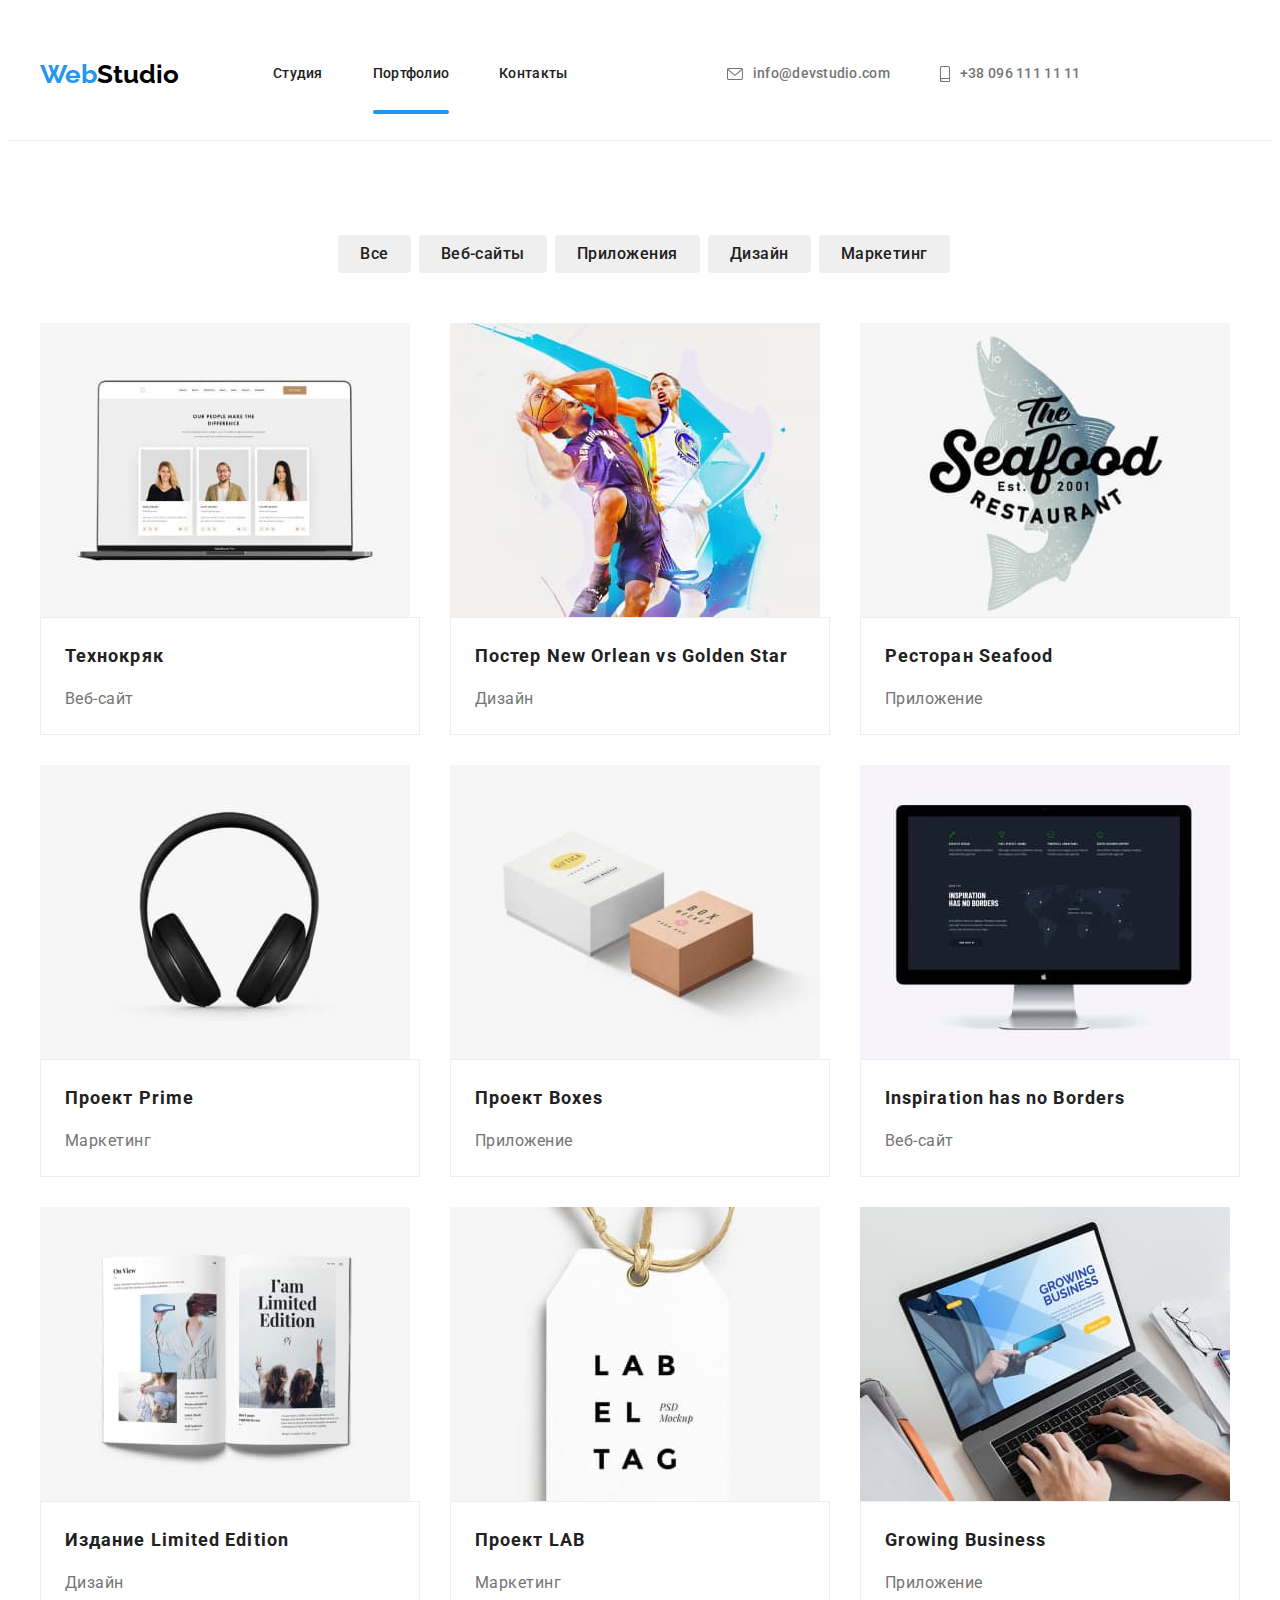
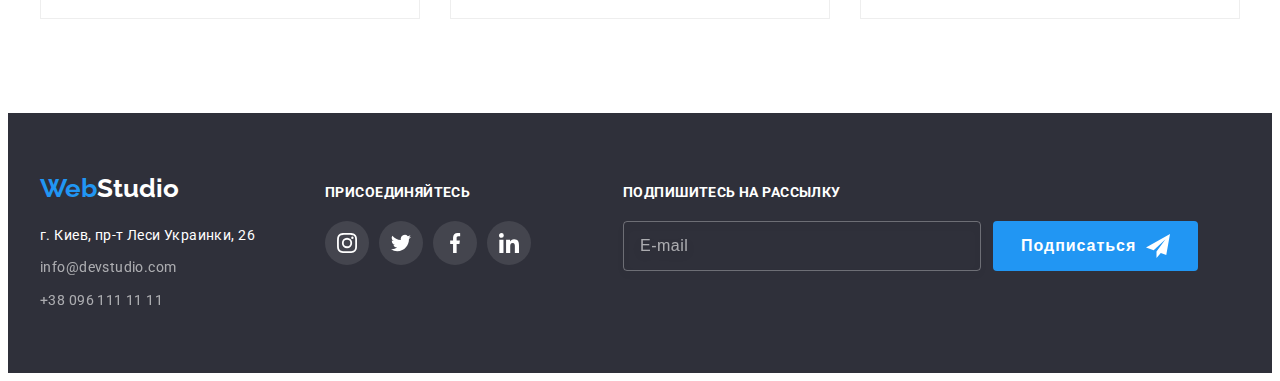
==== portfolio.html @ 1973b393 "change header-advant" ====
<!DOCTYPE html>
<html lang="ru">

<head>
    <meta charset="UTF-8">
    <meta http-equiv="X-UA-Compatible" content="IE=edge">
    <meta name="viewport" content="width=device-width, initial-scale=1.0">
    <title>Портфолио</title>
    <link rel="preconnect" href="https://fonts.googleapis.com">
    <link rel="preconnect" href="https://fonts.gstatic.com" crossorigin>
    <link
        href="https://fonts.googleapis.com/css2?family=Raleway:wght@700&family=Roboto:wght@400;500;700;900&display=swap"
        rel="stylesheet">
    <link rel="stylesheet" href="https://cdnjs.cloudflare.com/ajax/libs/modern-normalize/1.1.0/modern-normalize.min.css"
        integrity="sha512-wpPYUAdjBVSE4KJnH1VR1HeZfpl1ub8YT/NKx4PuQ5NmX2tKuGu6U/JRp5y+Y8XG2tV+wKQpNHVUX03MfMFn9Q=="
        crossorigin="anonymous" referrerpolicy="no-referrer" />
    <link rel="stylesheet" href="./css/main.min.css" />
</head>

<header class="header">
    <div class="container header-container">
        <nav class="navigation">
            <a href="./index.html" class="logo header__logo link"><span class="logo_color_blue">Web</span>Studio</a>
            <ul class="nav-list list">
                <li class="nav-list__item">
                    <a href="./index.html" class="nav-list__link link">Студия</a>
                </li>
                <li class="nav-list__item">
                    <a href="./portfolio.html" class="nav-list__link link current">Портфолио</a>
                </li>
                <li class="nav-list__item">
                    <a href="" class="nav-list__link link">Контакты</a>
                </li>
            </ul>
        </nav>
        <ul class="contacts-list list">
            <li class="contacts-list__item">
                <a class="contacts-list__link link mail" href="mailto:info@devstudio.com">
                    <svg class="contacts-list__icon" width="16" height="12">
                        <use href="./images/sprite.svg#e-mail"></use>
                    </svg>
                    info@devstudio.com
                </a>
            </li>
            <li class="contacts-list__item">
                <a class="contacts-list__link link" href="tel:+380961111111">
                    <svg class="contacts-list__icon" width="10" height="16">
                        <use href="./images/sprite.svg#smartphone"></use>
                    </svg>
                    +38 096 111 11 11</a>
            </li>
        </ul>
        <button type="button" class="mobile-menu-btn" data-menu-open>
            <svg class="mobile-menu-btn__icon" width="40" height="40">
                <use href="./images/sprite.svg#burger-icon"></use>
            </svg>
        </button>
    </div>
    <div class="mobile-menu" data-menu>
        <div class="mobile-menu__container container">
            <button type="button" class="mobile-menu__close-btn" data-menu-close>
                <svg class="mobile-menu__close-icon" width="40" height="40">
                    <use href="./images/sprite.svg#mobile-menu-close-icon"></use>
                </svg>
            </button>
            <ul class="mobile-nav-list list">
                <li class="mobile-nav-list__item">
                    <a href="./index.html" class="mobile-nav-list__link link">Студия</a>
                </li>
                <li class="mobile-nav-list__item">
                    <a href="./portfolio.html" class="mobile-nav-list__link link current">Портфолио</a>
                </li>
                <li class="mobile-nav-list__item">
                    <a href="" class="mobile-nav-list__link link">Контакты</a>
                </li>

            </ul>
            <ul class="mobile-contacts-list list">
                <li class="mobile-contacts-list__item">
                    <a class="mobile-contacts-list__link link" href="tel:+380961111111">
                        +38 096 111 11 11</a>
                </li>
                <li class="mobile-contacts-list__item">
                    <a class="mobile-contacts-list__link link mail" href="mailto:info@devstudio.com">
                        info@devstudio.com
                    </a>
                </li>
            </ul>
            <ul class="mobile-social-list list">
                <li class="mobile-social-list__item">
                    <a class="mobile-social-list__linl link" href="">Instagram</a>
                </li>
                <li class="mobile-social-list__item">
                    <a class="mobile-social-list__linl link" href="">Twitter</a>
                </li>
                <li class="mobile-social-list__item">
                    <a class="mobile-social-list__linl link" href="">Facebook</a>
                </li>
                <li class="mobile-social-list__item">
                    <a class="mobile-social-list__linl link" href="">LinkedIn</a>
                </li>
            </ul>
        </div>
    </div>
</header>
<main class="portfolio-page">
    <section class="portfolio section">
        <div class="portfolio container">
            <h1 class="title_main visually-hidden">Портфолио</h1>
            <div class="portfolio_filter">
                <ul class="portfolio-filter-list list">
                    <li class="portfolio-filter-list__item"><button class="filter-button button"
                            type="button">Все</button>
                    </li>
                    <li class="portfolio-filter-list__item"><button class="filter-button button"
                            type="button">Веб-сайты</button>
                    </li>
                    <li class="portfolio-filter-list__item"><button class="filter-button button"
                            type="button">Приложения</button>
                    </li>
                    <li class="portfolio-filter-list__item"><button class="filter-button button"
                            type="button">Дизайн</button>
                    </li>
                    <li class="portfolio-filter-list__item"><button class="filter-button button"
                            type="button">Маркетинг</button>
                    </li>
                </ul>
            </div>
            <div class="portfolio-content">
                <ul class="portfolio-list list">
                    <li class="portfolio-list__item">
                        <a href="" class="portfolio-list__link link">
                            <div class="portfolio-list__link-wrapper">
                                <img class="portfolio-list__img" src="./images/portfolio-01.jpg" alt="Ноутбук"
                                    width="370" height="294">
                                <p class="portfolio-list__overlay">Технокряк - это современная площадка распространения
                                    коронавируса.
                                    Компании используют эту платформу для цифрового шпионажа и атак на защищённые
                                    сервера конкурентов. </p>
                            </div>
                            <div class="portfolio__content-wrapper">
                                <h2 class="portfolio__subtitle">Технокряк</h2>
                                <p class="portfolio__description">Веб-сайт</p>
                            </div>
                        </a>
                    </li>
                    <li class="portfolio-list__item">
                        <a href="" class="portfolio-list__link link">
                            <div class="portfolio-list__link-wrapper">
                                <img class="portfolio-list__img" src="./images/portfolio-02.jpg"
                                    alt="Постер с двумя баскетболистами" width="370" height="294">
                                <p class="portfolio-list__overlay">Технокряк - это современная площадка распространения
                                    коронавируса.
                                    Компании используют эту платформу для цифрового шпионажа и атак на защищённые
                                    сервера конкурентов. </p>
                            </div>
                            <div class="portfolio__content-wrapper">
                                <h2 class="portfolio__subtitle">Постер <span lang="en">New Orlean vs Golden Star</span>
                                </h2>
                                <p class="portfolio__description">Дизайн</p>
                            </div>
                        </a>


                    </li>
                    <li class="portfolio-list__item">
                        <a href="" class="portfolio-list__link link">
                            <div class="portfolio-list__link-wrapper">
                                <img class="portfolio-list__img" src="./images/portfolio-03.jpg"
                                    alt="Логотип рыбного ресторана" width="370" height="294">
                                <p class="portfolio-list__overlay">Технокряк - это современная площадка распространения
                                    коронавируса.
                                    Компании используют эту платформу для цифрового шпионажа и атак на защищённые
                                    сервера конкурентов. </p>
                            </div>
                            <div class="portfolio__content-wrapper">
                                <h2 class="portfolio__subtitle">Ресторан <span lang="en">Seafood</span> </h2>
                                <p class="portfolio__description">Приложение</p>
                            </div>
                        </a>


                    </li>
                    <li class="portfolio-list__item">
                        <a href="" class="portfolio-list__link link">
                            <div class="portfolio-list__link-wrapper">
                                <img class="portfolio-list__img" src="./images/portfolio-04.jpg" alt="Наушники"
                                    width="370" height="294">
                                <p class="portfolio-list__overlay">Технокряк - это современная площадка распространения
                                    коронавируса.
                                    Компании используют эту платформу для цифрового шпионажа и атак на защищённые
                                    сервера конкурентов. </p>
                            </div>
                            <div class="portfolio__content-wrapper">
                                <h2 class="portfolio__subtitle">Проект <span lang="en">Prime</span></h2>
                                <p class="portfolio__description">Маркетинг</p>
                            </div>
                        </a>
                    </li>
                    <li class="portfolio-list__item">
                        <a href="" class="portfolio-list__link link">
                            <div class="portfolio-list__link-wrapper">
                                <img class="portfolio-list__img" src="./images/portfolio-05.jpg"
                                    alt="Две картонные коробки" width="370" height="294">
                                <p class="portfolio-list__overlay">Технокряк - это современная площадка распространения
                                    коронавируса.
                                    Компании используют эту платформу для цифрового шпионажа и атак на защищённые
                                    сервера конкурентов. </p>
                            </div>
                            <div class="portfolio__content-wrapper">
                                <h2 class="portfolio__subtitle">Проект <span lang="en">Boxes</span></h2>
                                <p class="portfolio__description">Приложение</p>
                            </div>
                        </a>
                    </li>
                    <li class="portfolio-list__item">
                        <a href="" class="portfolio-list__link link">
                            <div class="portfolio-list__link-wrapper">
                                <img class="portfolio-list__img" src="./images/portfolio-06.jpg" alt="Монитор"
                                    width="370" height="294">
                                <p class="portfolio-list__overlay">Технокряк - это современная площадка распространения
                                    коронавируса.
                                    Компании используют эту платформу для цифрового шпионажа и атак на защищённые
                                    сервера конкурентов. </p>
                            </div>
                            <div class="portfolio__content-wrapper">
                                <h2 class="portfolio__subtitle" lang="en">Inspiration has no Borders</h2>
                                <p class="portfolio__description"> Веб-сайт</p>
                            </div>
                        </a>
                    </li>
                    <li class="portfolio-list__item">
                        <a href="" class="portfolio-list__link link">
                            <div class="portfolio-list__link-wrapper">
                                <img class="portfolio-list__img" src="./images/portfolio-07.jpg" alt="Раскрытый журнал"
                                    width="370" height="294">
                                <p class="portfolio-list__overlay">Технокряк - это современная площадка распространения
                                    коронавируса.
                                    Компании используют эту платформу для цифрового шпионажа и атак на защищённые
                                    сервера конкурентов. </p>
                            </div>
                            <div class="portfolio__content-wrapper">
                                <h2 class="portfolio__subtitle">Издание <span lang="en">Limited Edition</span></h2>
                                <p class="portfolio__description">Дизайн</p>
                            </div>
                        </a>
                    </li>
                    <li class="portfolio-list__item">
                        <a href="" class="portfolio-list__link link">
                            <div class="portfolio-list__link-wrapper">
                                <img class="portfolio-list__img" src="./images/portfolio-08.jpg" alt="Этикетка"
                                    width="370" height="294">
                                <p class="portfolio-list__overlay">Технокряк - это современная площадка распространения
                                    коронавируса.
                                    Компании используют эту платформу для цифрового шпионажа и атак на защищённые
                                    сервера конкурентов. </p>
                            </div>
                            <div class="portfolio__content-wrapper">
                                <h2 class="portfolio__subtitle">Проект <span lang="en">LAB</span> </h2>
                                <p class="portfolio__description">Маркетинг</p>
                            </div>
                        </a>
                    </li>
                    <li class="portfolio-list__item">
                        <a href="" class="portfolio-list__link link">
                            <div class="portfolio-list__link-wrapper">
                                <img class="portfolio-list__img" src="./images/portfolio-09.jpg"
                                    alt="Мужские руки печатают на ноутбуке" width="370" height="294">
                                <p class="portfolio-list__overlay">Технокряк - это современная площадка распространения
                                    коронавируса.
                                    Компании используют эту платформу для цифрового шпионажа и атак на защищённые
                                    сервера конкурентов. </p>
                            </div>
                            <div class="portfolio__content-wrapper">
                                <h2 class="portfolio__subtitle" lang="en">Growing Business</h2>
                                <p class="portfolio__description">Приложение</p>
                            </div>
                        </a>
                    </li>
                </ul>
            </div>
        </div>
    </section>
</main>
<footer class="footer">
    <div class="footer-container container">
        <div class="contact-container">
            <a href="./index.html" class="logo footer__logo link"><span class="logo_color_blue">Web</span>Studio</a>
            <address class="address">
                <ul class="address-list list">
                    <li class="address-list__item">
                        <a class="address-list__link link" href="https://goo.gl/maps/PEtUD6FRup9HMeJw8" target="_blank"
                            rel="noopener noreferrer">г. Киев, пр-т Леси Украинки, 26</a>
                    </li>
                    <li class="address-list__item">
                        <a class="address-list__link link address_opacity"
                            href="mailto:info@devstudio.com">info@devstudio.com</a>
                    </li>
                    <li class="address-list__item">
                        <a class="address-list__link link address_opacity" href="tel:+380961111111">+38 096 111 11
                            11</a>
                    </li>
                </ul>
            </address>
        </div>
        <div class="join-us">
            <h2 class="join-us__title title">Присоединяйтесь</h2>
            <ul class="join-us-list list">
                <li class="join-us-list__item">
                    <a href="" class="join-us-list__link">
                        <svg class="join-us-list__icon" width="20" height="20">
                            <use href="./images/sprite.svg#instagram"></use>
                        </svg>
                    </a>
                </li>
                <li class="join-us-list__item">
                    <a href="" class="join-us-list__link">
                        <svg class="join-us-list__icon" width="20" height="20">
                            <use href="./images/sprite.svg#twitter"></use>
                        </svg>
                    </a>
                </li>
                <li class="join-us-list__item">
                    <a href="" class="join-us-list__link">
                        <svg class="join-us-list__icon" width="20" height="20">
                            <use href="./images/sprite.svg#facebook"></use>
                        </svg>
                    </a>
                </li>
                <li class="join-us-list__item">
                    <a href="" class="join-us-list__link">
                        <svg class="join-us-list__icon" width="20" height="20">
                            <use href="./images/sprite.svg#linkedin"></use>
                        </svg>
                    </a>
                </li>
            </ul>
        </div>
        <div class="subscribe-container">
            <form class="subscribe-form">
                <span class="subscribe-form__title">Подпишитесь на рассылку</span>
                <div class="subscribe-form__wrapper">
                    <label class="subscribe-form__field">
                        <input class="subscribe-form__input" name="subscribe-form-input" type="email" required
                            placeholder="E-mail">
                    </label>
                    <button type="submit" class="subscribe-form__button">Подписаться</button>
                </div>
            </form>
        </div>
    </div>
</footer>
<script src="./js/mobile-menu.js"></script>
</body>

</html>
---- css/main.min.css ----
:root{--primary-font-family: 'Roboto', sans-serif;--secondary-font-famile: 'Raleway', sans-serif;--primary-txt-color: #757575;--title-txt-color: #212121;--primary-white-color: #ffffff;--accent-color: #2196f3;--button-hover: #188ce8;--primary-black-color: #000;--bg-color-hero-footer: #2f303a;--secondary-bg-color: #f5f4fa;--main-icon-color: #afb1b8;--main-timing-function: cubic-bezier(0.4, 0, 0.2, 1)}.visually-hidden{position:absolute;width:1px;height:1px;margin:-1px;border:0;padding:0;white-space:nowrap;clip-path:inset(100%);clip:rect(0 0 0 0);overflow:hidden}body{font-family:'Roboto', sans-serif;color:var(--primary-txt-color)}h1,h2,h3,h4,h5,h6,p{margin-top:0;margin-bottom:0}ul,ol{margin-top:0;margin-bottom:0;padding-left:0}img{display:block;max-width:100%;height:auto}.link{text-decoration:none}.list{list-style:none}.section{padding-top:60px;padding-bottom:60px}@media screen and (min-width: 1200px){.section{padding-top:94px;padding-bottom:94px}}.button{font-family:inherit;cursor:pointer;border-style:none;border-radius:4px}.current{color:var(--accent-color)}.container{padding-left:15px;padding-right:15px}@media screen and (min-width: 480px){.container{width:480px;margin-left:auto;margin-right:auto}}@media screen and (min-width: 768px){.container{width:768px}}@media screen and (min-width: 1200px){.container{width:1200px}}.header__logo{font-family:Raleway;font-weight:700;font-size:26px;line-height:1.19;color:var(--primary-black-color)}@media screen and (min-width: 768px){.header__logo{margin-right:88px}}@media screen and (min-width: 1200px){.header__logo{margin-right:94px}}.logo_color_blue{color:var(--accent-color)}@media screen and (max-width: 767px){.mobile-menu{position:absolute;top:0;left:0;width:100%;height:100vh;overflow:auto;opacity:0;visibility:hidden;pointer-events:none;transition:opacity 250ms var(--main-timing-function),visibility 250ms var(--main-timing-function);background-color:var(--primary-white-color)}.mobile-menu.is-open{opacity:1;visibility:visible;pointer-events:auto}.mobile-menu__container{position:relative;padding-top:48px;padding-bottom:48px;padding-right:40px}.mobile-menu__close-btn{position:absolute;top:10px;right:15px;background-color:transparent;border:none;padding:0;line-height:0;cursor:pointer;transition:fill 250ms var(--main-timing-function)}.mobile-menu__close-btn:hover,.mobile-menu__close-btn:focus{fill:var(--accent-color)}.mobile-nav-list__item:not(:last-child){margin-bottom:32px}.mobile-nav-list__link{display:block;font-weight:500;font-size:40px;line-height:1.17;letter-spacing:0.02em;color:var(--title-txt-color);transition:color 250ms cubic-bezier(0.4, 0, 0.2, 1)}.mobile-nav-list__link:hover,.mobile-nav-list__link:focus{color:var(--accent-color)}.mobile-contacts-list__link_phone{display:block;margin-top:302px;margin-bottom:32px;font-weight:500;font-size:34px;line-height:1.18;letter-spacing:0.02em;color:var(--accent-color)}.mobile-contacts-list__link_email{display:block;margin-bottom:64px;font-weight:500;font-size:24px;line-height:1.17;letter-spacing:0.02em;color:var(--primary-txt-color)}.mobile-social-list{display:flex;justify-content:flex-start;align-items:center}.mobile-social-list__link{font-weight:500;font-size:18px;line-height:1.22;letter-spacing:0.02em;color:var(--accent-color)}.mobile-social-list__item:not(:last-child){position:relative;display:block;margin-right:20px}.mobile-social-list__item:not(:last-child)::after{content:'';position:absolute;display:inline-block;line-height:0;top:50%;width:22px;height:0px;border:1px solid rgba(33,33,33,0.2);transform:rotate(90deg)}}.footer__logo{font-family:Raleway;font-weight:700;font-size:26px;line-height:1.19;color:var(--primary-white-color)}.footer__logo .logo_color_blue{display:inline-block;margin-bottom:20px}.modal-button{display:flex;margin-left:auto;margin-right:auto;min-width:200px;padding:10px 32px;font-weight:700;font-size:16px;line-height:1.87;align-items:center;text-align:center;letter-spacing:0.06em;background-color:var(--accent-color);color:var(--primary-white-color);transition:background-color 250ms var(--main-timing-function)}.modal-button:hover,.modal-button:focus{background-color:var(--button-hover)}.title_main{margin-left:auto;margin-right:auto;margin-bottom:30px;font-weight:900;text-align:center;letter-spacing:0.06em;text-transform:uppercase;color:var(--primary-white-color);background-color:var(--bg--hero-footer)}@media screen and (min-width: 768px){.title_main{max-width:360px;font-size:26px;line-height:1.62}}@media screen and (min-width: 1200px){.title_main{max-width:700px;font-size:44px;line-height:1.36}}.title{margin-bottom:50px;font-weight:700;font-size:36px;line-height:1.17;text-align:center;letter-spacing:0.03em;color:var(--title-txt-color)}.social-list{display:flex;justify-content:space-between}.social-list__link{display:flex;align-items:center;justify-content:center;width:44px;height:44px;background-color:#ffffff;border-radius:50%;transition:background-color 250ms var(--main-timing-function),fiil 250ms cubic-bezier(0.4, 0, 0.2, 1)}.social-list__link:hover,.social-list__link:focus{background-color:var(--accent-color)}.social-list__icon{fill:var(--main-icon-color)}.social-list__link:hover .social-list__icon,.social-list__link:focus .social-list__icon{fill:#ffffff}.portfolio_filter{margin-bottom:50px}.portfolio-filter-list{display:flex;flex-direction:row;justify-content:center;align-items:center}.portfolio-filter-list__item{margin-left:8px}.filter-button{padding:6px 22px;font-weight:500;font-size:16px;line-height:1.62;text-align:center;letter-spacing:0.03em;color:var(--title-txt-color);transition:background-color 250ms var(--main-timing-function),color 250ms var(--main-timing-function),box-shadow 250ms var(--main-timing-function)}.filter-button:hover,.filter-button:focus{background-color:var(--accent-color);color:var(--primary-white-color);box-shadow:0px 3px 1px rgba(0,0,0,0.1),0px 1px 2px rgba(0,0,0,0.08),0px 2px 2px rgba(0,0,0,0.12)}.backdrop{position:fixed;top:0;left:0;width:100vw;height:100vh;background-color:rgba(0,0,0,0.2);opacity:1;transition:opacity 500ms var(--main-timing-function),visibility 500ms var(--main-timing-function)}.backdrop.is-hidden{opacity:0;visibility:hidden;pointer-events:none}.backdrop.is-hidden .modal{transform:translate(-50%, -50%) scale(2)}.modal{position:absolute;top:50%;left:50%;width:528px;height:580px;background-color:var(--primary-white-color);transform:translate(-50%, -50%) scale(1);transition:transform 500ms var(--main-timing-function);padding:40px 40px}.modal__close-btn{position:absolute;top:8px;right:8px;display:flex;justify-content:center;align-items:center;width:30px;height:30px;border-radius:50%;border:1px solid rgba(0,0,0,0.1);background-color:transparent;padding:0;cursor:pointer;transition:fill 250ms var(--main-timing-function)}.modal__close-btn:focus,.modal__close-btn:hover{fill:var(--accent-color)}.contact-form__field{display:block;margin-bottom:10px}.contact-form__title_main{display:inline-block;margin-bottom:12px;font-weight:700;font-size:20px;line-height:1.15;text-align:center;letter-spacing:0.03em;color:var(--title-txt-color)}.contact-form__input-wrapper{position:relative;display:block;margin-top:4px}.contact-form__input{width:100%;height:40px;padding-left:42px;border-radius:4px;border:1px solid rgba(33,33,33,0.2);box-sizing:border-box;transition:border-color 250ms var(--main-timing-function);cursor:pointer}.contact-form__input:focus{outline:none;border-color:var(--accent-color)}.contact-form__title{font-size:12px;line-height:1.17;letter-spacing:0.01em;color:var(--primary-txt-color)}.contact-form__icon{position:absolute;display:block;top:50%;left:12px;transform:translateY(-50%);fill:var(--title-txt-color);transition:fill 250ms var(--main-timing-function)}.contact-form-input:focus+.contact-form__icon{fill:var(--accent-color)}.contact-form__message{width:100%;height:120px;margin-top:4px;margin-bottom:10px;border:1px solid rgba(33,33,33,0.2);border-radius:4px;padding:12px 16px;resize:none;transition:border-color 250ms var(--main-timing-function);cursor:pointer}.contact-form__message::placeholder{font-size:14px;line-height:1.14;letter-spacing:0.01em;color:rgba(117,117,117,0.5)}.contact-form__message:focus{outline:none;border-color:var(--accent-color)}.contact-form__checkbox-wrapper{margin-left:12px;margin-bottom:30px}.contact-form__checkbox-label{display:flex;align-items:center}.contact-form__checkbox-label::before{display:inline-block;width:16px;height:16px;border:2px solid var(--title-txt-color);border-radius:2px;content:'';cursor:pointer;margin-right:10px}.contact-form__checkbox:checked+.contact-form__checkbox-label::before{background-image:url("../images/check.svg");border:none}.contact-form__checkbox:focus+.contact-form__checkbox-label::before{box-shadow:inset 0px 0px 4px var(--accent-color)}.accept-policy__title{font-size:14px;line-height:1.71;letter-spacing:0.03em;color:var(--primary-txt-color)}.accept-policy__link{color:var(--accent-color)}.contact-form__submit-btn{display:block;margin:0 auto;min-width:200px;padding:10px 56px;font-weight:700;font-size:16px;line-height:1.87;align-items:center;text-align:center;letter-spacing:0.06em;border-radius:4px;border:none;background-color:var(--accent-color);color:var(--primary-white-color);box-shadow:0px 4px 4px rgba(0,0,0,0.15);transition:background-color 250ms var(--main-timing-function)}.contact-form__submit-btn:hover,.contact-form__submit-btn:focus{background-color:var(--button-hover)}.subscribe-container{display:flex;justify-content:left;align-items:baseline}.subscribe-form__title{display:flex;margin-bottom:0;margin-top:0;padding-bottom:20px;color:var(--primary-white-color);font-weight:700;font-size:14px;line-height:1.14;letter-spacing:0.03em;text-transform:uppercase}.subscribe-form__wrapper{display:flex;justify-content:left;align-items:baseline}.subscribe-form__field{margin-right:12px}.subscribe-form__input{display:flex;padding-left:16px;min-width:358px;height:50px;background-color:transparent;border:1px solid rgba(255,255,255,0.3);box-sizing:border-box;filter:drop-shadow(0px 4px 4px rgba(0,0,0,0.15));border-radius:4px;cursor:pointer;color:var(--primary-white-color)}.subscribe-form__input::placeholder{font-size:16px;line-height:1.25;align-items:center;letter-spacing:0.03em;color:rgba(255,255,255,0.6)}.subscribe-form__button{display:flex;min-width:200px;height:50px;padding:10px 28px;border-radius:4px;border:none;font-weight:700;font-size:16px;line-height:1.87;align-items:center;text-align:center;letter-spacing:0.06em;background-color:var(--accent-color);color:var(--primary-white-color);cursor:pointer}.subscribe-form__button::after{content:'';width:24px;height:24px;margin-left:10px;background-image:url("../images/send.svg")}.header-container{display:flex;justify-content:space-between;align-items:center}.header{position:relative;padding-top:6px;padding-bottom:16px;background-color:var(--primary-white-color);border-bottom:1px solid #ececec}@media screen and (min-width: 480px){.header{padding-top:26px;padding-bottom:26px}}@media screen and (max-width: 767px){.nav-list{display:none}.contacts-list{display:none}.mobile-menu-btn{background-color:transparent;border:none;padding:0;line-height:0;cursor:pointer}.mobile-menu-btn__icon{transition:fill 250ms var(--main-timing-function)}.mobile-menu-btn__icon:hover,.mobile-menu-btn__icon:focus{fill:var(--accent-color)}}@media screen and (min-width: 768px){.mobile-menu-btn{display:none}.mobile-menu{display:none}.navigation{display:flex;align-items:center}.nav-list{display:flex;align-items:center}.nav-list__item:not(:last-child){margin-right:50px}.nav-list__link{position:relative;display:block;padding-top:32px;padding-bottom:32px;font-weight:500;font-size:14px;line-height:1.14;letter-spacing:0.02em;color:var(--title-txt-color);transition:color 250ms cubic-bezier(0.4, 0, 0.2, 1)}.nav-list__link:hover,.nav-list__link:focus{color:var(--accent-color)}.nav-list__link.current::after{content:'';position:absolute;display:block;bottom:0;left:0;width:100%;height:4px;background-color:var(--accent-color);border-radius:2px;animation:blue-line 250ms var(--main-timing-function)}@keyframes blue-line{0%{transform:scaleX(0) scaleY(0)}100%{transform:scaleX(1) scaleY(1)}}.contacts-list{display:flex;justify-content:flex-start;align-items:flex-start;flex-wrap:wrap;margin-right:auto}.contacts-list__item{margin-left:auto}.contacts-list__link{display:flex;justify-content:center;align-items:center;padding-top:8px;padding-bottom:8px;font-weight:500;font-size:12px;line-height:1.17;letter-spacing:0.02em;color:var(--primary-txt-color);transition:color 250ms var(--main-timing-function)}.contacts-list__link:hover,.contacts-list__link:focus{color:var(--accent-color)}.contacts-list__icon{margin-right:8px;fill:currentColor}.contacts-list__icon:hover,.contacts-list__icon:focus{fill:currentColor}}@media screen and (min-width: 1200px){.contacts-list{display:flex;align-items:center;margin-left:auto}.contacts-list__item:not(:last-child){margin-right:50px}.contacts-list__link{display:flex;justify-content:center;align-items:center;padding-top:8px;padding-bottom:8px;font-weight:500;font-size:14px;line-height:1.14;letter-spacing:0.02em;color:var(--primary-txt-color);transition:color 250ms var(--main-timing-function)}.contacts-list__link:hover,.contacts-list__link:focus{color:var(--accent-color)}.contacts-list__icon{margin-right:10px;fill:currentColor}.contacts-list__icon:hover,.contacts-list__icon:focus{fill:currentColor}}.hero-section{background-image:linear-gradient(rgba(47,48,58,0.4), rgba(47,48,58,0.4)),url("../images/mobile/bg-hero.jpg");background-color:#c4c4c4;background-size:480px 400px;background-position:center;background-repeat:no-repeat;padding-top:118px;padding-bottom:118px}@media (min-device-pixel-ratio: 2), (min-resolution: 192dpi), (min-resolution: 2dppx){.box{background-image:url("../images/mobile/bg-hero@2x.jpg")}}@media screen and (min-width: 768px){.hero-section{background-image:linear-gradient(rgba(47,48,58,0.4), rgba(47,48,58,0.4)),url("../images/tablet/bg-hero.jpg");background-color:#c4c4c4;background-size:768px 400px}}@media screen and (min-width: 768px) and (min-device-pixel-ratio: 2), screen and (min-width: 768px) and (min-resolution: 192dpi), screen and (min-width: 768px) and (min-resolution: 2dppx){.box{background-image:url("../images/tablet/bg-hero@2x.jpg")}}@media screen and (min-width: 1200px){.hero-section{background-image:linear-gradient(rgba(47,48,58,0.4), rgba(47,48,58,0.4)),url("../images/desktop/bg-hero.jpg");background-color:#c4c4c4;background-size:1600px 600px;padding-top:200px;padding-bottom:200px}}@media screen and (min-width: 1200px) and (min-device-pixel-ratio: 2), screen and (min-width: 1200px) and (min-resolution: 192dpi), screen and (min-width: 1200px) and (min-resolution: 2dppx){.box{background-image:url("../images/desktop/bg-hero@2x.jpg")}}.advantages.section{padding-top:60px;padding-bottom:60px}.advantages__list{display:flex;flex-direction:column;flex-wrap:wrap;justify-content:center;align-items:center}.advantages__icon-container{display:flex;align-items:center;justify-content:center;margin-bottom:30px;width:450px;height:120px;background-color:var(--secondary-bg-color)}.advantages__icon{padding-right:auto;padding-left:auto}.advantages-list__item{max-width:450px;margin-bottom:30px}.advantages__subtitle{text-align:center;margin-bottom:10px;font-weight:700;font-size:14px;line-height:1.14;letter-spacing:0.03em;text-transform:uppercase;color:var(--title-txt-color)}.advantages__description{font-size:14px;line-height:1.71;letter-spacing:0.03em}.employment-list{display:flex;flex-direction:row}.employment-list__item{flex-basis:calc((100% - 30px) / 3)}.employment-list__item:not(:last-child){margin-right:30px}.employment-list__item-wrapper{position:relative}.employment-list__overlay{position:absolute;bottom:0;left:0;width:100%;height:70px;display:flex;justify-content:center;align-items:center;background-color:rgba(47,48,58,0.8);color:var(--primary-white-color);font-weight:700;font-size:14px;line-height:1.14;letter-spacing:0.03em;text-transform:uppercase}.team{background-color:var(--secondary-bg-color)}.team-list{display:flex;flex-direction:row}.team-list__item{flex-basis:calc((100% - 30px) / 4)}.team-list__item:not(:last-child){margin-right:30px}.team-list__content-wrapper{padding-top:30px;padding-bottom:30px;padding-left:32px;padding-right:32px;background:#ffffff;box-shadow:0px 1px 3px #0000001f, 0px 1px 1px #00000024, 0px 2px 1px #00000033;border-radius:0px 0px 4px 4px}.team-list__subtitle{margin-bottom:10px;font-weight:500;font-size:16px;line-height:1.19;text-align:center;letter-spacing:0.03em;color:var(--title-txt-color)}.team-list__description{padding-bottom:16px;font-size:16px;line-height:1.19;text-align:center;letter-spacing:0.03em}.clients-list{display:flex;flex-wrap:nowrap;justify-content:space-between}.clients-list__link{display:flex;align-items:center;justify-content:center;width:170px;height:92px;border:1px solid var(--main-icon-color);border-radius:4px;transition:border-color 500ms var(--main-timing-function)}.clients-list__link:hover,.clients-list__link:focus{border-color:var(--accent-color)}.clients-list__icon{fill:var(--main-icon-color);transition:fill 250ms var(--main-timing-function)}.clients-list__link:hover .clients-list__icon,.clients-list__link:focus .clients-list__icon{fill:var(--accent-color)}.footer{padding-top:60px;padding-bottom:60px;background-color:var(--bg-color-hero-footer)}.footer-container{display:flex;justify-content:flex-start;align-items:baseline}.address-list__link{font-style:normal;font-size:14px;line-height:171%;letter-spacing:0.03em;color:var(--primary-white-color);transition:color 250ms var(--main-timing-function)}.address-list__link:hover,.address-list__link:focus{color:var(--accent-color)}.address-list__item:not(:last-child){margin-bottom:9px}.address_opacity{opacity:60%}.contact-container{padding-right:70px}.join-us{padding-right:92px}.join-us__title{display:flex;margin-bottom:0;margin-top:0;padding-bottom:20px;color:var(--primary-white-color);font-weight:700;font-size:14px;line-height:1.14;letter-spacing:0.03em;text-transform:uppercase}.join-us-list{display:flex}.join-us-list__item:not(:last-child){padding-right:10px}.join-us-list__link{display:flex;align-items:center;justify-content:center;width:44px;height:44px;background-color:rgba(255,255,255,0.1);border-radius:50%;transition:background-color 250ms var(--main-timing-function)}.join-us-list__link:hover,.join-us-list__link:focus{background-color:var(--accent-color)}.join-us-list__icon{fill:var(--primary-white-color)}.portfolio-list{display:flex;flex-wrap:wrap;flex-direction:row;margin-bottom:-30px;margin-right:-30px}.portfolio-list__link{display:block;cursor:pointer;transition:box-shadow 250ms var(--main-timing-function)}.portfolio-list__link:hover,.portfolio-list__link:focus{border:1px solid #eeeeee;box-sizing:border-box;box-shadow:0px 1px 1px rgba(0,0,0,0.12),0px 4px 4px rgba(0,0,0,0.06),1px 4px 6px rgba(0,0,0,0.16)}.portfolio-list__item{flex-basis:calc((100% - 90px) / 3);margin-right:30px;margin-bottom:30px}.portfolio-list__link-wrapper{position:relative;overflow:hidden}.portfolio-list__overlay{position:absolute;top:0;left:0;width:100%;height:100%;background-color:rgba(33,150,243,0.9);color:var(--primary-white-color);padding:63px 24px;font-size:18px;line-height:1.55;overflow:hidden;transform:translateY(100%);transition:transform 250ms var(--main-timing-function)}.portfolio-list__link:hover .portfolio-list__overlay,.portfolio-list__link:focus .portfolio-list__overlay{transform:translateY(0%)}.portfolio__content-wrapper{padding:20px 24px;border:1px solid #eeeeee;box-sizing:border-box}.portfolio__subtitle{margin-bottom:10px;font-weight:700;font-size:18px;line-height:2;letter-spacing:0.06em;color:var(--title-txt-color)}.portfolio__description{font-size:16px;line-height:1.87;letter-spacing:0.03em;color:var(--primary-txt-color)}
/*# sourceMappingURL=main.min.css.map */
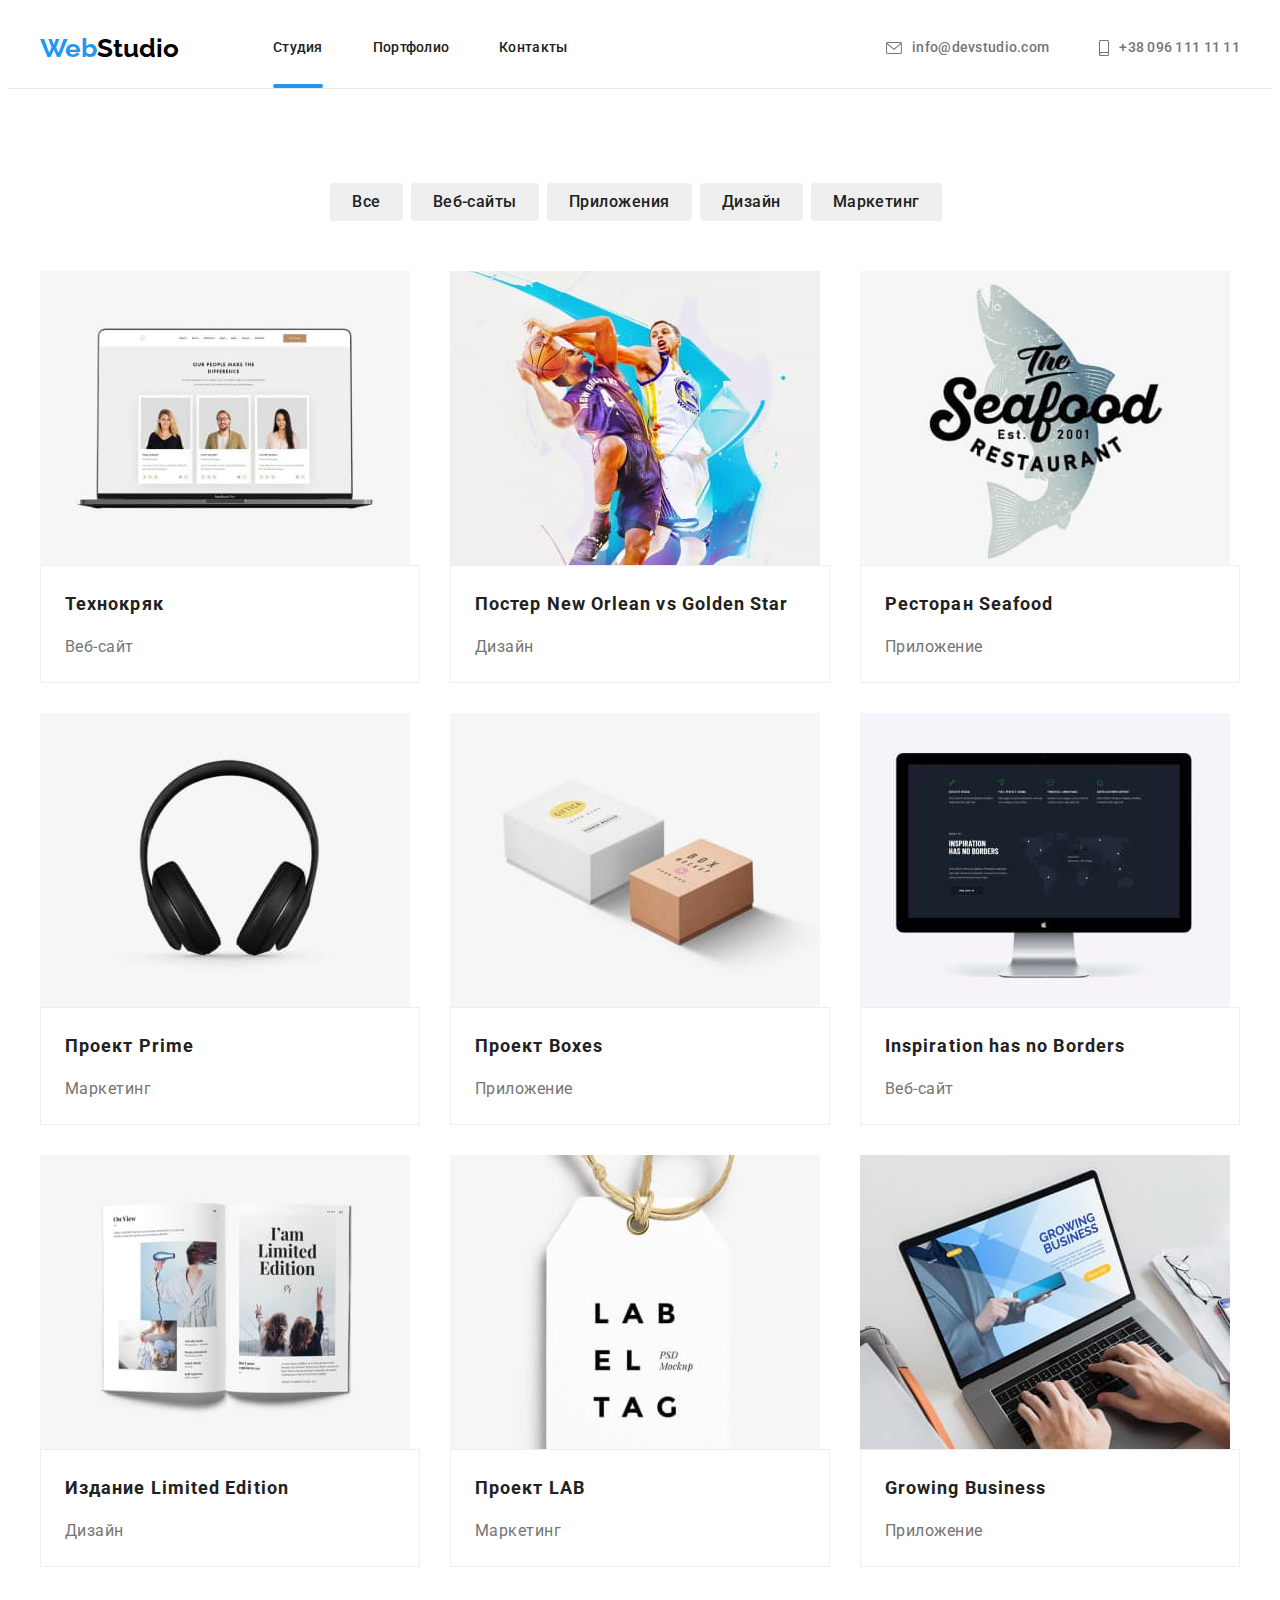
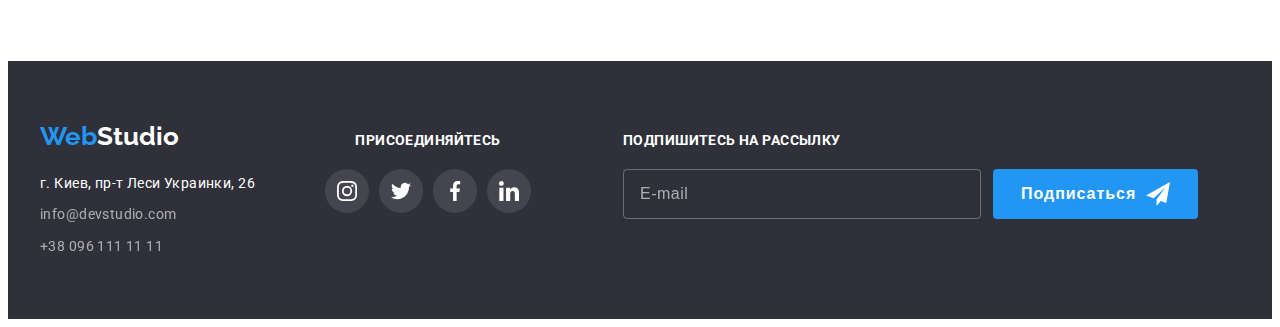
==== commit 5c2cbcae: "main done" ====
--- a/portfolio.html
+++ b/portfolio.html
@@ -23,10 +23,10 @@
             <a href="./index.html" class="logo header__logo link"><span class="logo_color_blue">Web</span>Studio</a>
             <ul class="nav-list list">
                 <li class="nav-list__item">
-                    <a href="./index.html" class="nav-list__link link">Студия</a>
+                    <a href="./index.html" class="nav-list__link link current">Студия</a>
                 </li>
                 <li class="nav-list__item">
-                    <a href="./portfolio.html" class="nav-list__link link current">Портфолио</a>
+                    <a href="./portfolio.html" class="nav-list__link link">Портфолио</a>
                 </li>
                 <li class="nav-list__item">
                     <a href="" class="nav-list__link link">Контакты</a>
@@ -65,10 +65,10 @@
             </button>
             <ul class="mobile-nav-list list">
                 <li class="mobile-nav-list__item">
-                    <a href="./index.html" class="mobile-nav-list__link link">Студия</a>
+                    <a href="./index.html" class="mobile-nav-list__link link current">Студия</a>
                 </li>
                 <li class="mobile-nav-list__item">
-                    <a href="./portfolio.html" class="mobile-nav-list__link link current">Портфолио</a>
+                    <a href="./portfolio.html" class="mobile-nav-list__link link">Портфолио</a>
                 </li>
                 <li class="mobile-nav-list__item">
                     <a href="" class="mobile-nav-list__link link">Контакты</a>
@@ -77,27 +77,27 @@
             </ul>
             <ul class="mobile-contacts-list list">
                 <li class="mobile-contacts-list__item">
-                    <a class="mobile-contacts-list__link link" href="tel:+380961111111">
+                    <a class="mobile-contacts-list__link_phone link" href="tel:+380961111111">
                         +38 096 111 11 11</a>
                 </li>
                 <li class="mobile-contacts-list__item">
-                    <a class="mobile-contacts-list__link link mail" href="mailto:info@devstudio.com">
+                    <a class="mobile-contacts-list__link_email link mail" href="mailto:info@devstudio.com">
                         info@devstudio.com
                     </a>
                 </li>
             </ul>
             <ul class="mobile-social-list list">
                 <li class="mobile-social-list__item">
-                    <a class="mobile-social-list__linl link" href="">Instagram</a>
+                    <a class="mobile-social-list__link link" href="">Instagram</a>
                 </li>
                 <li class="mobile-social-list__item">
-                    <a class="mobile-social-list__linl link" href="">Twitter</a>
+                    <a class="mobile-social-list__link link" href="">Twitter</a>
                 </li>
                 <li class="mobile-social-list__item">
-                    <a class="mobile-social-list__linl link" href="">Facebook</a>
+                    <a class="mobile-social-list__link link" href="">Facebook</a>
                 </li>
                 <li class="mobile-social-list__item">
-                    <a class="mobile-social-list__linl link" href="">LinkedIn</a>
+                    <a class="mobile-social-list__link link" href="">LinkedIn</a>
                 </li>
             </ul>
         </div>
@@ -284,58 +284,62 @@
 </main>
 <footer class="footer">
     <div class="footer-container container">
-        <div class="contact-container">
-            <a href="./index.html" class="logo footer__logo link"><span class="logo_color_blue">Web</span>Studio</a>
-            <address class="address">
-                <ul class="address-list list">
-                    <li class="address-list__item">
-                        <a class="address-list__link link" href="https://goo.gl/maps/PEtUD6FRup9HMeJw8" target="_blank"
-                            rel="noopener noreferrer">г. Киев, пр-т Леси Украинки, 26</a>
-                    </li>
-                    <li class="address-list__item">
-                        <a class="address-list__link link address_opacity"
-                            href="mailto:info@devstudio.com">info@devstudio.com</a>
-                    </li>
-                    <li class="address-list__item">
-                        <a class="address-list__link link address_opacity" href="tel:+380961111111">+38 096 111 11
-                            11</a>
+        <div class="footer-container__wrapper">
+            <div class="contact-container">
+                <a href="./index.html" class="logo footer__logo link"><span class="logo_color_blue">Web</span>Studio</a>
+                <address class="address">
+                    <ul class="address-list list">
+                        <li class="address-list__item">
+                            <a class="address-list__link link" href="https://goo.gl/maps/PEtUD6FRup9HMeJw8"
+                                target="_blank" rel="noopener noreferrer">г. Киев, пр-т Леси Украинки, 26</a>
+                        </li>
+                        <li class="address-list__item">
+                            <a class="address-list__link link address_opacity"
+                                href="mailto:info@devstudio.com">info@devstudio.com</a>
+                        </li>
+                        <li class="address-list__item">
+                            <a class="address-list__link link address_opacity" href="tel:+380961111111">+38 096 111
+                                11
+                                11</a>
+                        </li>
+                    </ul>
+                </address>
+            </div>
+            <div class="join-us">
+                <h2 class="join-us__title title">Присоединяйтесь</h2>
+                <ul class="join-us-list list">
+                    <li class="join-us-list__item">
+                        <a href="" class="join-us-list__link">
+                            <svg class="join-us-list__icon" width="20" height="20">
+                                <use href="./images/sprite.svg#instagram"></use>
+                            </svg>
+                        </a>
+                    </li>
+                    <li class="join-us-list__item">
+                        <a href="" class="join-us-list__link">
+                            <svg class="join-us-list__icon" width="20" height="20">
+                                <use href="./images/sprite.svg#twitter"></use>
+                            </svg>
+                        </a>
+                    </li>
+                    <li class="join-us-list__item">
+                        <a href="" class="join-us-list__link">
+                            <svg class="join-us-list__icon" width="20" height="20">
+                                <use href="./images/sprite.svg#facebook"></use>
+                            </svg>
+                        </a>
+                    </li>
+                    <li class="join-us-list__item">
+                        <a href="" class="join-us-list__link">
+                            <svg class="join-us-list__icon" width="20" height="20">
+                                <use href="./images/sprite.svg#linkedin"></use>
+                            </svg>
+                        </a>
                     </li>
                 </ul>
-            </address>
+            </div>
         </div>
-        <div class="join-us">
-            <h2 class="join-us__title title">Присоединяйтесь</h2>
-            <ul class="join-us-list list">
-                <li class="join-us-list__item">
-                    <a href="" class="join-us-list__link">
-                        <svg class="join-us-list__icon" width="20" height="20">
-                            <use href="./images/sprite.svg#instagram"></use>
-                        </svg>
-                    </a>
-                </li>
-                <li class="join-us-list__item">
-                    <a href="" class="join-us-list__link">
-                        <svg class="join-us-list__icon" width="20" height="20">
-                            <use href="./images/sprite.svg#twitter"></use>
-                        </svg>
-                    </a>
-                </li>
-                <li class="join-us-list__item">
-                    <a href="" class="join-us-list__link">
-                        <svg class="join-us-list__icon" width="20" height="20">
-                            <use href="./images/sprite.svg#facebook"></use>
-                        </svg>
-                    </a>
-                </li>
-                <li class="join-us-list__item">
-                    <a href="" class="join-us-list__link">
-                        <svg class="join-us-list__icon" width="20" height="20">
-                            <use href="./images/sprite.svg#linkedin"></use>
-                        </svg>
-                    </a>
-                </li>
-            </ul>
-        </div>
+
         <div class="subscribe-container">
             <form class="subscribe-form">
                 <span class="subscribe-form__title">Подпишитесь на рассылку</span>
@@ -350,7 +354,9 @@
         </div>
     </div>
 </footer>
+
 <script src="./js/mobile-menu.js"></script>
+
 </body>
 
 </html>--- a/css/main.min.css
+++ b/css/main.min.css
@@ -1,2 +1,2 @@
-:root{--primary-font-family: 'Roboto', sans-serif;--secondary-font-famile: 'Raleway', sans-serif;--primary-txt-color: #757575;--title-txt-color: #212121;--primary-white-color: #ffffff;--accent-color: #2196f3;--button-hover: #188ce8;--primary-black-color: #000;--bg-color-hero-footer: #2f303a;--secondary-bg-color: #f5f4fa;--main-icon-color: #afb1b8;--main-timing-function: cubic-bezier(0.4, 0, 0.2, 1)}.visually-hidden{position:absolute;width:1px;height:1px;margin:-1px;border:0;padding:0;white-space:nowrap;clip-path:inset(100%);clip:rect(0 0 0 0);overflow:hidden}body{font-family:'Roboto', sans-serif;color:var(--primary-txt-color)}h1,h2,h3,h4,h5,h6,p{margin-top:0;margin-bottom:0}ul,ol{margin-top:0;margin-bottom:0;padding-left:0}img{display:block;max-width:100%;height:auto}.link{text-decoration:none}.list{list-style:none}.section{padding-top:60px;padding-bottom:60px}@media screen and (min-width: 1200px){.section{padding-top:94px;padding-bottom:94px}}.button{font-family:inherit;cursor:pointer;border-style:none;border-radius:4px}.current{color:var(--accent-color)}.container{padding-left:15px;padding-right:15px}@media screen and (min-width: 480px){.container{width:480px;margin-left:auto;margin-right:auto}}@media screen and (min-width: 768px){.container{width:768px}}@media screen and (min-width: 1200px){.container{width:1200px}}.header__logo{font-family:Raleway;font-weight:700;font-size:26px;line-height:1.19;color:var(--primary-black-color)}@media screen and (min-width: 768px){.header__logo{margin-right:88px}}@media screen and (min-width: 1200px){.header__logo{margin-right:94px}}.logo_color_blue{color:var(--accent-color)}@media screen and (max-width: 767px){.mobile-menu{position:absolute;top:0;left:0;width:100%;height:100vh;overflow:auto;opacity:0;visibility:hidden;pointer-events:none;transition:opacity 250ms var(--main-timing-function),visibility 250ms var(--main-timing-function);background-color:var(--primary-white-color)}.mobile-menu.is-open{opacity:1;visibility:visible;pointer-events:auto}.mobile-menu__container{position:relative;padding-top:48px;padding-bottom:48px;padding-right:40px}.mobile-menu__close-btn{position:absolute;top:10px;right:15px;background-color:transparent;border:none;padding:0;line-height:0;cursor:pointer;transition:fill 250ms var(--main-timing-function)}.mobile-menu__close-btn:hover,.mobile-menu__close-btn:focus{fill:var(--accent-color)}.mobile-nav-list__item:not(:last-child){margin-bottom:32px}.mobile-nav-list__link{display:block;font-weight:500;font-size:40px;line-height:1.17;letter-spacing:0.02em;color:var(--title-txt-color);transition:color 250ms cubic-bezier(0.4, 0, 0.2, 1)}.mobile-nav-list__link:hover,.mobile-nav-list__link:focus{color:var(--accent-color)}.mobile-contacts-list__link_phone{display:block;margin-top:302px;margin-bottom:32px;font-weight:500;font-size:34px;line-height:1.18;letter-spacing:0.02em;color:var(--accent-color)}.mobile-contacts-list__link_email{display:block;margin-bottom:64px;font-weight:500;font-size:24px;line-height:1.17;letter-spacing:0.02em;color:var(--primary-txt-color)}.mobile-social-list{display:flex;justify-content:flex-start;align-items:center}.mobile-social-list__link{font-weight:500;font-size:18px;line-height:1.22;letter-spacing:0.02em;color:var(--accent-color)}.mobile-social-list__item:not(:last-child){position:relative;display:block;margin-right:20px}.mobile-social-list__item:not(:last-child)::after{content:'';position:absolute;display:inline-block;line-height:0;top:50%;width:22px;height:0px;border:1px solid rgba(33,33,33,0.2);transform:rotate(90deg)}}.footer__logo{font-family:Raleway;font-weight:700;font-size:26px;line-height:1.19;color:var(--primary-white-color)}.footer__logo .logo_color_blue{display:inline-block;margin-bottom:20px}.modal-button{display:flex;margin-left:auto;margin-right:auto;min-width:200px;padding:10px 32px;font-weight:700;font-size:16px;line-height:1.87;align-items:center;text-align:center;letter-spacing:0.06em;background-color:var(--accent-color);color:var(--primary-white-color);transition:background-color 250ms var(--main-timing-function)}.modal-button:hover,.modal-button:focus{background-color:var(--button-hover)}.title_main{margin-left:auto;margin-right:auto;margin-bottom:30px;font-weight:900;text-align:center;letter-spacing:0.06em;text-transform:uppercase;color:var(--primary-white-color);background-color:var(--bg--hero-footer)}@media screen and (min-width: 768px){.title_main{max-width:360px;font-size:26px;line-height:1.62}}@media screen and (min-width: 1200px){.title_main{max-width:700px;font-size:44px;line-height:1.36}}.title{margin-bottom:50px;font-weight:700;font-size:36px;line-height:1.17;text-align:center;letter-spacing:0.03em;color:var(--title-txt-color)}.social-list{display:flex;justify-content:space-between}.social-list__link{display:flex;align-items:center;justify-content:center;width:44px;height:44px;background-color:#ffffff;border-radius:50%;transition:background-color 250ms var(--main-timing-function),fiil 250ms cubic-bezier(0.4, 0, 0.2, 1)}.social-list__link:hover,.social-list__link:focus{background-color:var(--accent-color)}.social-list__icon{fill:var(--main-icon-color)}.social-list__link:hover .social-list__icon,.social-list__link:focus .social-list__icon{fill:#ffffff}.portfolio_filter{margin-bottom:50px}.portfolio-filter-list{display:flex;flex-direction:row;justify-content:center;align-items:center}.portfolio-filter-list__item{margin-left:8px}.filter-button{padding:6px 22px;font-weight:500;font-size:16px;line-height:1.62;text-align:center;letter-spacing:0.03em;color:var(--title-txt-color);transition:background-color 250ms var(--main-timing-function),color 250ms var(--main-timing-function),box-shadow 250ms var(--main-timing-function)}.filter-button:hover,.filter-button:focus{background-color:var(--accent-color);color:var(--primary-white-color);box-shadow:0px 3px 1px rgba(0,0,0,0.1),0px 1px 2px rgba(0,0,0,0.08),0px 2px 2px rgba(0,0,0,0.12)}.backdrop{position:fixed;top:0;left:0;width:100vw;height:100vh;background-color:rgba(0,0,0,0.2);opacity:1;transition:opacity 500ms var(--main-timing-function),visibility 500ms var(--main-timing-function)}.backdrop.is-hidden{opacity:0;visibility:hidden;pointer-events:none}.backdrop.is-hidden .modal{transform:translate(-50%, -50%) scale(2)}.modal{position:absolute;top:50%;left:50%;width:528px;height:580px;background-color:var(--primary-white-color);transform:translate(-50%, -50%) scale(1);transition:transform 500ms var(--main-timing-function);padding:40px 40px}.modal__close-btn{position:absolute;top:8px;right:8px;display:flex;justify-content:center;align-items:center;width:30px;height:30px;border-radius:50%;border:1px solid rgba(0,0,0,0.1);background-color:transparent;padding:0;cursor:pointer;transition:fill 250ms var(--main-timing-function)}.modal__close-btn:focus,.modal__close-btn:hover{fill:var(--accent-color)}.contact-form__field{display:block;margin-bottom:10px}.contact-form__title_main{display:inline-block;margin-bottom:12px;font-weight:700;font-size:20px;line-height:1.15;text-align:center;letter-spacing:0.03em;color:var(--title-txt-color)}.contact-form__input-wrapper{position:relative;display:block;margin-top:4px}.contact-form__input{width:100%;height:40px;padding-left:42px;border-radius:4px;border:1px solid rgba(33,33,33,0.2);box-sizing:border-box;transition:border-color 250ms var(--main-timing-function);cursor:pointer}.contact-form__input:focus{outline:none;border-color:var(--accent-color)}.contact-form__title{font-size:12px;line-height:1.17;letter-spacing:0.01em;color:var(--primary-txt-color)}.contact-form__icon{position:absolute;display:block;top:50%;left:12px;transform:translateY(-50%);fill:var(--title-txt-color);transition:fill 250ms var(--main-timing-function)}.contact-form-input:focus+.contact-form__icon{fill:var(--accent-color)}.contact-form__message{width:100%;height:120px;margin-top:4px;margin-bottom:10px;border:1px solid rgba(33,33,33,0.2);border-radius:4px;padding:12px 16px;resize:none;transition:border-color 250ms var(--main-timing-function);cursor:pointer}.contact-form__message::placeholder{font-size:14px;line-height:1.14;letter-spacing:0.01em;color:rgba(117,117,117,0.5)}.contact-form__message:focus{outline:none;border-color:var(--accent-color)}.contact-form__checkbox-wrapper{margin-left:12px;margin-bottom:30px}.contact-form__checkbox-label{display:flex;align-items:center}.contact-form__checkbox-label::before{display:inline-block;width:16px;height:16px;border:2px solid var(--title-txt-color);border-radius:2px;content:'';cursor:pointer;margin-right:10px}.contact-form__checkbox:checked+.contact-form__checkbox-label::before{background-image:url("../images/check.svg");border:none}.contact-form__checkbox:focus+.contact-form__checkbox-label::before{box-shadow:inset 0px 0px 4px var(--accent-color)}.accept-policy__title{font-size:14px;line-height:1.71;letter-spacing:0.03em;color:var(--primary-txt-color)}.accept-policy__link{color:var(--accent-color)}.contact-form__submit-btn{display:block;margin:0 auto;min-width:200px;padding:10px 56px;font-weight:700;font-size:16px;line-height:1.87;align-items:center;text-align:center;letter-spacing:0.06em;border-radius:4px;border:none;background-color:var(--accent-color);color:var(--primary-white-color);box-shadow:0px 4px 4px rgba(0,0,0,0.15);transition:background-color 250ms var(--main-timing-function)}.contact-form__submit-btn:hover,.contact-form__submit-btn:focus{background-color:var(--button-hover)}.subscribe-container{display:flex;justify-content:left;align-items:baseline}.subscribe-form__title{display:flex;margin-bottom:0;margin-top:0;padding-bottom:20px;color:var(--primary-white-color);font-weight:700;font-size:14px;line-height:1.14;letter-spacing:0.03em;text-transform:uppercase}.subscribe-form__wrapper{display:flex;justify-content:left;align-items:baseline}.subscribe-form__field{margin-right:12px}.subscribe-form__input{display:flex;padding-left:16px;min-width:358px;height:50px;background-color:transparent;border:1px solid rgba(255,255,255,0.3);box-sizing:border-box;filter:drop-shadow(0px 4px 4px rgba(0,0,0,0.15));border-radius:4px;cursor:pointer;color:var(--primary-white-color)}.subscribe-form__input::placeholder{font-size:16px;line-height:1.25;align-items:center;letter-spacing:0.03em;color:rgba(255,255,255,0.6)}.subscribe-form__button{display:flex;min-width:200px;height:50px;padding:10px 28px;border-radius:4px;border:none;font-weight:700;font-size:16px;line-height:1.87;align-items:center;text-align:center;letter-spacing:0.06em;background-color:var(--accent-color);color:var(--primary-white-color);cursor:pointer}.subscribe-form__button::after{content:'';width:24px;height:24px;margin-left:10px;background-image:url("../images/send.svg")}.header-container{display:flex;justify-content:space-between;align-items:center}.header{position:relative;padding-top:6px;padding-bottom:16px;background-color:var(--primary-white-color);border-bottom:1px solid #ececec}@media screen and (min-width: 480px){.header{padding-top:26px;padding-bottom:26px}}@media screen and (max-width: 767px){.nav-list{display:none}.contacts-list{display:none}.mobile-menu-btn{background-color:transparent;border:none;padding:0;line-height:0;cursor:pointer}.mobile-menu-btn__icon{transition:fill 250ms var(--main-timing-function)}.mobile-menu-btn__icon:hover,.mobile-menu-btn__icon:focus{fill:var(--accent-color)}}@media screen and (min-width: 768px){.mobile-menu-btn{display:none}.mobile-menu{display:none}.navigation{display:flex;align-items:center}.nav-list{display:flex;align-items:center}.nav-list__item:not(:last-child){margin-right:50px}.nav-list__link{position:relative;display:block;padding-top:32px;padding-bottom:32px;font-weight:500;font-size:14px;line-height:1.14;letter-spacing:0.02em;color:var(--title-txt-color);transition:color 250ms cubic-bezier(0.4, 0, 0.2, 1)}.nav-list__link:hover,.nav-list__link:focus{color:var(--accent-color)}.nav-list__link.current::after{content:'';position:absolute;display:block;bottom:0;left:0;width:100%;height:4px;background-color:var(--accent-color);border-radius:2px;animation:blue-line 250ms var(--main-timing-function)}@keyframes blue-line{0%{transform:scaleX(0) scaleY(0)}100%{transform:scaleX(1) scaleY(1)}}.contacts-list{display:flex;justify-content:flex-start;align-items:flex-start;flex-wrap:wrap;margin-right:auto}.contacts-list__item{margin-left:auto}.contacts-list__link{display:flex;justify-content:center;align-items:center;padding-top:8px;padding-bottom:8px;font-weight:500;font-size:12px;line-height:1.17;letter-spacing:0.02em;color:var(--primary-txt-color);transition:color 250ms var(--main-timing-function)}.contacts-list__link:hover,.contacts-list__link:focus{color:var(--accent-color)}.contacts-list__icon{margin-right:8px;fill:currentColor}.contacts-list__icon:hover,.contacts-list__icon:focus{fill:currentColor}}@media screen and (min-width: 1200px){.contacts-list{display:flex;align-items:center;margin-left:auto}.contacts-list__item:not(:last-child){margin-right:50px}.contacts-list__link{display:flex;justify-content:center;align-items:center;padding-top:8px;padding-bottom:8px;font-weight:500;font-size:14px;line-height:1.14;letter-spacing:0.02em;color:var(--primary-txt-color);transition:color 250ms var(--main-timing-function)}.contacts-list__link:hover,.contacts-list__link:focus{color:var(--accent-color)}.contacts-list__icon{margin-right:10px;fill:currentColor}.contacts-list__icon:hover,.contacts-list__icon:focus{fill:currentColor}}.hero-section{background-image:linear-gradient(rgba(47,48,58,0.4), rgba(47,48,58,0.4)),url("../images/mobile/bg-hero.jpg");background-color:#c4c4c4;background-size:480px 400px;background-position:center;background-repeat:no-repeat;padding-top:118px;padding-bottom:118px}@media (min-device-pixel-ratio: 2), (min-resolution: 192dpi), (min-resolution: 2dppx){.box{background-image:url("../images/mobile/bg-hero@2x.jpg")}}@media screen and (min-width: 768px){.hero-section{background-image:linear-gradient(rgba(47,48,58,0.4), rgba(47,48,58,0.4)),url("../images/tablet/bg-hero.jpg");background-color:#c4c4c4;background-size:768px 400px}}@media screen and (min-width: 768px) and (min-device-pixel-ratio: 2), screen and (min-width: 768px) and (min-resolution: 192dpi), screen and (min-width: 768px) and (min-resolution: 2dppx){.box{background-image:url("../images/tablet/bg-hero@2x.jpg")}}@media screen and (min-width: 1200px){.hero-section{background-image:linear-gradient(rgba(47,48,58,0.4), rgba(47,48,58,0.4)),url("../images/desktop/bg-hero.jpg");background-color:#c4c4c4;background-size:1600px 600px;padding-top:200px;padding-bottom:200px}}@media screen and (min-width: 1200px) and (min-device-pixel-ratio: 2), screen and (min-width: 1200px) and (min-resolution: 192dpi), screen and (min-width: 1200px) and (min-resolution: 2dppx){.box{background-image:url("../images/desktop/bg-hero@2x.jpg")}}.advantages.section{padding-top:60px;padding-bottom:60px}.advantages__list{display:flex;flex-direction:column;flex-wrap:wrap;justify-content:center;align-items:center}.advantages__icon-container{display:flex;align-items:center;justify-content:center;margin-bottom:30px;width:450px;height:120px;background-color:var(--secondary-bg-color)}.advantages__icon{padding-right:auto;padding-left:auto}.advantages-list__item{max-width:450px;margin-bottom:30px}.advantages__subtitle{text-align:center;margin-bottom:10px;font-weight:700;font-size:14px;line-height:1.14;letter-spacing:0.03em;text-transform:uppercase;color:var(--title-txt-color)}.advantages__description{font-size:14px;line-height:1.71;letter-spacing:0.03em}.employment-list{display:flex;flex-direction:row}.employment-list__item{flex-basis:calc((100% - 30px) / 3)}.employment-list__item:not(:last-child){margin-right:30px}.employment-list__item-wrapper{position:relative}.employment-list__overlay{position:absolute;bottom:0;left:0;width:100%;height:70px;display:flex;justify-content:center;align-items:center;background-color:rgba(47,48,58,0.8);color:var(--primary-white-color);font-weight:700;font-size:14px;line-height:1.14;letter-spacing:0.03em;text-transform:uppercase}.team{background-color:var(--secondary-bg-color)}.team-list{display:flex;flex-direction:row}.team-list__item{flex-basis:calc((100% - 30px) / 4)}.team-list__item:not(:last-child){margin-right:30px}.team-list__content-wrapper{padding-top:30px;padding-bottom:30px;padding-left:32px;padding-right:32px;background:#ffffff;box-shadow:0px 1px 3px #0000001f, 0px 1px 1px #00000024, 0px 2px 1px #00000033;border-radius:0px 0px 4px 4px}.team-list__subtitle{margin-bottom:10px;font-weight:500;font-size:16px;line-height:1.19;text-align:center;letter-spacing:0.03em;color:var(--title-txt-color)}.team-list__description{padding-bottom:16px;font-size:16px;line-height:1.19;text-align:center;letter-spacing:0.03em}.clients-list{display:flex;flex-wrap:nowrap;justify-content:space-between}.clients-list__link{display:flex;align-items:center;justify-content:center;width:170px;height:92px;border:1px solid var(--main-icon-color);border-radius:4px;transition:border-color 500ms var(--main-timing-function)}.clients-list__link:hover,.clients-list__link:focus{border-color:var(--accent-color)}.clients-list__icon{fill:var(--main-icon-color);transition:fill 250ms var(--main-timing-function)}.clients-list__link:hover .clients-list__icon,.clients-list__link:focus .clients-list__icon{fill:var(--accent-color)}.footer{padding-top:60px;padding-bottom:60px;background-color:var(--bg-color-hero-footer)}.footer-container{display:flex;justify-content:flex-start;align-items:baseline}.address-list__link{font-style:normal;font-size:14px;line-height:171%;letter-spacing:0.03em;color:var(--primary-white-color);transition:color 250ms var(--main-timing-function)}.address-list__link:hover,.address-list__link:focus{color:var(--accent-color)}.address-list__item:not(:last-child){margin-bottom:9px}.address_opacity{opacity:60%}.contact-container{padding-right:70px}.join-us{padding-right:92px}.join-us__title{display:flex;margin-bottom:0;margin-top:0;padding-bottom:20px;color:var(--primary-white-color);font-weight:700;font-size:14px;line-height:1.14;letter-spacing:0.03em;text-transform:uppercase}.join-us-list{display:flex}.join-us-list__item:not(:last-child){padding-right:10px}.join-us-list__link{display:flex;align-items:center;justify-content:center;width:44px;height:44px;background-color:rgba(255,255,255,0.1);border-radius:50%;transition:background-color 250ms var(--main-timing-function)}.join-us-list__link:hover,.join-us-list__link:focus{background-color:var(--accent-color)}.join-us-list__icon{fill:var(--primary-white-color)}.portfolio-list{display:flex;flex-wrap:wrap;flex-direction:row;margin-bottom:-30px;margin-right:-30px}.portfolio-list__link{display:block;cursor:pointer;transition:box-shadow 250ms var(--main-timing-function)}.portfolio-list__link:hover,.portfolio-list__link:focus{border:1px solid #eeeeee;box-sizing:border-box;box-shadow:0px 1px 1px rgba(0,0,0,0.12),0px 4px 4px rgba(0,0,0,0.06),1px 4px 6px rgba(0,0,0,0.16)}.portfolio-list__item{flex-basis:calc((100% - 90px) / 3);margin-right:30px;margin-bottom:30px}.portfolio-list__link-wrapper{position:relative;overflow:hidden}.portfolio-list__overlay{position:absolute;top:0;left:0;width:100%;height:100%;background-color:rgba(33,150,243,0.9);color:var(--primary-white-color);padding:63px 24px;font-size:18px;line-height:1.55;overflow:hidden;transform:translateY(100%);transition:transform 250ms var(--main-timing-function)}.portfolio-list__link:hover .portfolio-list__overlay,.portfolio-list__link:focus .portfolio-list__overlay{transform:translateY(0%)}.portfolio__content-wrapper{padding:20px 24px;border:1px solid #eeeeee;box-sizing:border-box}.portfolio__subtitle{margin-bottom:10px;font-weight:700;font-size:18px;line-height:2;letter-spacing:0.06em;color:var(--title-txt-color)}.portfolio__description{font-size:16px;line-height:1.87;letter-spacing:0.03em;color:var(--primary-txt-color)}
+:root{--primary-font-family: 'Roboto', sans-serif;--secondary-font-famile: 'Raleway', sans-serif;--primary-txt-color: #757575;--title-txt-color: #212121;--primary-white-color: #ffffff;--accent-color: #2196f3;--button-hover: #188ce8;--primary-black-color: #000;--bg-color-hero-footer: #2f303a;--secondary-bg-color: #f5f4fa;--main-icon-color: #afb1b8;--main-timing-function: cubic-bezier(0.4, 0, 0.2, 1)}.visually-hidden{position:absolute;width:1px;height:1px;margin:-1px;border:0;padding:0;white-space:nowrap;clip-path:inset(100%);clip:rect(0 0 0 0);overflow:hidden}body{font-family:'Roboto', sans-serif;color:var(--primary-txt-color)}h1,h2,h3,h4,h5,h6,p{margin-top:0;margin-bottom:0}ul,ol{margin-top:0;margin-bottom:0;padding-left:0}img{display:block;max-width:100%;height:auto}.link{text-decoration:none}.list{list-style:none}.section{padding-top:60px;padding-bottom:60px}@media screen and (min-width: 1200px){.section{padding-top:94px;padding-bottom:94px}}.button{font-family:inherit;cursor:pointer;border-style:none;border-radius:4px}.current{color:var(--accent-color)}.container{padding-left:15px;padding-right:15px}@media screen and (min-width: 480px){.container{width:480px;margin-left:auto;margin-right:auto}}@media screen and (min-width: 768px){.container{width:768px}}@media screen and (min-width: 1200px){.container{width:1200px}}.header__logo{font-family:Raleway;font-weight:700;font-size:26px;line-height:1.19;color:var(--primary-black-color)}@media screen and (min-width: 768px){.header__logo{margin-right:88px}}@media screen and (min-width: 1200px){.header__logo{margin-right:94px}}.logo_color_blue{color:var(--accent-color)}@media screen and (max-width: 767px){.mobile-menu{z-index:1;position:absolute;top:0;left:0;width:100%;height:100vh;overflow:auto;opacity:0;visibility:hidden;pointer-events:none;transition:opacity 250ms var(--main-timing-function),visibility 250ms var(--main-timing-function);background-color:var(--primary-white-color)}.mobile-menu.is-open{opacity:1;visibility:visible;pointer-events:auto}.mobile-menu__container{position:relative;padding-top:48px;padding-bottom:48px;padding-right:40px}.mobile-menu__close-btn{position:absolute;top:10px;right:15px;background-color:transparent;border:none;padding:0;line-height:0;cursor:pointer;transition:fill 250ms var(--main-timing-function)}.mobile-menu__close-btn:hover,.mobile-menu__close-btn:focus{fill:var(--accent-color)}.mobile-nav-list__item:not(:last-child){margin-bottom:32px}.mobile-nav-list__link{display:block;font-weight:500;font-size:40px;line-height:1.17;letter-spacing:0.02em;color:var(--title-txt-color);transition:color 250ms cubic-bezier(0.4, 0, 0.2, 1)}.mobile-nav-list__link:hover,.mobile-nav-list__link:focus{color:var(--accent-color)}.mobile-contacts-list__link_phone{display:block;margin-top:302px;margin-bottom:32px;font-weight:500;font-size:34px;line-height:1.18;letter-spacing:0.02em;color:var(--accent-color)}.mobile-contacts-list__link_email{display:block;margin-bottom:64px;font-weight:500;font-size:24px;line-height:1.17;letter-spacing:0.02em;color:var(--primary-txt-color)}.mobile-social-list{display:flex;justify-content:flex-start;align-items:center}.mobile-social-list__link{font-weight:500;font-size:18px;line-height:1.22;letter-spacing:0.02em;color:var(--accent-color)}.mobile-social-list__item:not(:last-child){position:relative;display:block;margin-right:20px}.mobile-social-list__item:not(:last-child)::after{content:'';position:absolute;display:inline-block;line-height:0;top:50%;width:22px;height:0px;border:1px solid rgba(33,33,33,0.2);transform:rotate(90deg)}}.footer__logo{display:flex;justify-content:center;align-items:center;margin-bottom:20px;font-family:Raleway;font-weight:700;font-size:26px;line-height:1.19;color:var(--primary-white-color)}@media screen and (min-width: 768px){.footer__logo{justify-content:center;align-items:baseline}}@media screen and (min-width: 1200px){.footer__logo{justify-content:flex-start}}.modal-button{display:flex;margin-left:auto;margin-right:auto;min-width:200px;padding:10px 32px;font-weight:700;font-size:16px;line-height:1.87;align-items:center;text-align:center;letter-spacing:0.06em;background-color:var(--accent-color);color:var(--primary-white-color);transition:background-color 250ms var(--main-timing-function)}.modal-button:hover,.modal-button:focus{background-color:var(--button-hover)}.title_main{margin-left:auto;margin-right:auto;margin-bottom:30px;font-weight:900;text-align:center;letter-spacing:0.06em;text-transform:uppercase;color:var(--primary-white-color);background-color:var(--bg--hero-footer)}@media screen and (min-width: 768px){.title_main{max-width:360px;font-size:26px;line-height:1.62}}@media screen and (min-width: 1200px){.title_main{max-width:700px;font-size:44px;line-height:1.36}}.title{margin-bottom:50px;font-weight:700;font-size:36px;line-height:1.17;text-align:center;letter-spacing:0.03em;color:var(--title-txt-color)}.social-list{display:flex;justify-content:space-between}.social-list__link{display:flex;align-items:center;justify-content:center;width:44px;height:44px;background-color:#ffffff;border-radius:50%;transition:background-color 250ms var(--main-timing-function),fiil 250ms cubic-bezier(0.4, 0, 0.2, 1)}.social-list__link:hover,.social-list__link:focus{background-color:var(--accent-color)}.social-list__icon{fill:var(--main-icon-color)}.social-list__link:hover .social-list__icon,.social-list__link:focus .social-list__icon{fill:#ffffff}.portfolio_filter{margin-bottom:40px}.portfolio-filter-list{display:flex;flex-direction:row;flex-wrap:wrap}.portfolio-filter-list__item{margin-right:8px}.filter-button{padding:6px 22px;font-weight:500;font-size:16px;line-height:1.62;text-align:center;letter-spacing:0.03em;color:var(--title-txt-color);transition:background-color 250ms var(--main-timing-function),color 250ms var(--main-timing-function),box-shadow 250ms var(--main-timing-function)}.filter-button:hover,.filter-button:focus{background-color:var(--accent-color);color:var(--primary-white-color);box-shadow:0px 3px 1px rgba(0,0,0,0.1),0px 1px 2px rgba(0,0,0,0.08),0px 2px 2px rgba(0,0,0,0.12)}@media screen and (max-width: 768px){.portfolio-filter-list__item:not(:nth-last-child(-n+2)){margin-bottom:15px}}@media screen and (min-width: 768px){.portfolio_filter{margin-bottom:30px}.portfolio-filter-list{display:flex;flex-direction:row;justify-content:center;align-items:center}}@media screen and (min-width: 1200px){.portfolio_filter{margin-bottom:50px}}.backdrop{position:fixed;top:0;left:0;width:100vw;height:100vh;background-color:rgba(0,0,0,0.2);opacity:1;transition:opacity 500ms var(--main-timing-function),visibility 500ms var(--main-timing-function)}.backdrop.is-hidden{opacity:0;visibility:hidden;pointer-events:none}.backdrop.is-hidden .modal{transform:translate(-50%, -50%) scale(2)}.modal{position:absolute;top:50%;left:50%;width:528px;height:580px;background-color:var(--primary-white-color);transform:translate(-50%, -50%) scale(1);transition:transform 500ms var(--main-timing-function);padding:40px 40px}.modal__close-btn{position:absolute;top:8px;right:8px;display:flex;justify-content:center;align-items:center;width:30px;height:30px;border-radius:50%;border:1px solid rgba(0,0,0,0.1);background-color:transparent;padding:0;cursor:pointer;transition:fill 250ms var(--main-timing-function)}.modal__close-btn:focus,.modal__close-btn:hover{fill:var(--accent-color)}.contact-form__field{display:block;margin-bottom:10px}.contact-form__title_main{display:inline-block;margin-bottom:12px;font-weight:700;font-size:20px;line-height:1.15;text-align:center;letter-spacing:0.03em;color:var(--title-txt-color)}.contact-form__input-wrapper{position:relative;display:block;margin-top:4px}.contact-form__input{width:100%;height:40px;padding-left:42px;border-radius:4px;border:1px solid rgba(33,33,33,0.2);box-sizing:border-box;transition:border-color 250ms var(--main-timing-function);cursor:pointer}.contact-form__input:focus{outline:none;border-color:var(--accent-color)}.contact-form__title{font-size:12px;line-height:1.17;letter-spacing:0.01em;color:var(--primary-txt-color)}.contact-form__icon{position:absolute;display:block;top:50%;left:12px;transform:translateY(-50%);fill:var(--title-txt-color);transition:fill 250ms var(--main-timing-function)}.contact-form-input:focus+.contact-form__icon{fill:var(--accent-color)}.contact-form__message{width:100%;height:120px;margin-top:4px;margin-bottom:10px;border:1px solid rgba(33,33,33,0.2);border-radius:4px;padding:12px 16px;resize:none;transition:border-color 250ms var(--main-timing-function);cursor:pointer}.contact-form__message::placeholder{font-size:14px;line-height:1.14;letter-spacing:0.01em;color:rgba(117,117,117,0.5)}.contact-form__message:focus{outline:none;border-color:var(--accent-color)}.contact-form__checkbox-wrapper{margin-left:12px;margin-bottom:30px}.contact-form__checkbox-label{display:flex;align-items:center}.contact-form__checkbox-label::before{display:inline-block;width:16px;height:16px;border:2px solid var(--title-txt-color);border-radius:2px;content:'';cursor:pointer;margin-right:10px}.contact-form__checkbox:checked+.contact-form__checkbox-label::before{background-image:url("../images/check.svg");border:none}.contact-form__checkbox:focus+.contact-form__checkbox-label::before{box-shadow:inset 0px 0px 4px var(--accent-color)}.accept-policy__title{font-size:14px;line-height:1.71;letter-spacing:0.03em;color:var(--primary-txt-color)}.accept-policy__link{color:var(--accent-color)}.contact-form__submit-btn{display:block;margin:0 auto;min-width:200px;padding:10px 56px;font-weight:700;font-size:16px;line-height:1.87;align-items:center;text-align:center;letter-spacing:0.06em;border-radius:4px;border:none;background-color:var(--accent-color);color:var(--primary-white-color);box-shadow:0px 4px 4px rgba(0,0,0,0.15);transition:background-color 250ms var(--main-timing-function)}.contact-form__submit-btn:hover,.contact-form__submit-btn:focus{background-color:var(--button-hover)}.subscribe-container{display:flex;justify-content:center;align-items:center}.subscribe-form__title{display:flex;justify-content:center;margin-bottom:0;margin-top:0;padding-bottom:20px;color:var(--primary-white-color);font-weight:700;font-size:14px;line-height:1.14;letter-spacing:0.03em;text-transform:uppercase}.subscribe-form__field{margin-bottom:20px}.subscribe-form__input{display:flex;padding-left:16px;min-width:450px;height:50px;background-color:transparent;border:1px solid rgba(255,255,255,0.3);box-sizing:border-box;filter:drop-shadow(0px 4px 4px rgba(0,0,0,0.15));border-radius:4px;cursor:pointer;color:var(--primary-white-color)}.subscribe-form__input::placeholder{font-size:16px;line-height:1.25;align-items:center;letter-spacing:0.03em;color:rgba(255,255,255,0.6)}.subscribe-form__button{display:flex;min-width:200px;height:50px;padding:10px 28px;border-radius:4px;border:none;font-weight:700;font-size:16px;line-height:1.87;align-items:center;text-align:center;letter-spacing:0.06em;background-color:var(--accent-color);color:var(--primary-white-color);cursor:pointer}.subscribe-form__button::after{content:'';width:24px;height:24px;margin-left:10px;background-image:url("../images/send.svg")}@media screen and (max-width: 1199px){.subscribe-form__wrapper{display:flex;flex-direction:column;justify-content:center;align-items:center}}@media screen and (min-width: 1200px){.subscribe-container{justify-content:left;align-items:baseline}.subscribe-form__wrapper{display:flex;justify-content:left;align-items:baseline}.subscribe-form__title{justify-content:left}.subscribe-form__field{margin-right:12px}.subscribe-form__input{min-width:358px}}.header-container{display:flex;justify-content:space-between;align-items:center}.header{position:relative;padding-top:6px;padding-bottom:16px;background-color:var(--primary-white-color);border-bottom:1px solid #ececec}@media screen and (min-width: 480px){.header{padding-top:26px;padding-bottom:26px}}@media screen and (max-width: 767px){.nav-list{display:none}.contacts-list{display:none}.mobile-menu-btn{background-color:transparent;border:none;padding:0;line-height:0;cursor:pointer}.mobile-menu-btn__icon{transition:fill 250ms var(--main-timing-function)}.mobile-menu-btn__icon:hover,.mobile-menu-btn__icon:focus{fill:var(--accent-color)}}@media screen and (min-width: 768px){.mobile-menu-btn{display:none}.mobile-menu{display:none}.header{padding-top:0;padding-bottom:0}.navigation{display:flex;align-items:center}.nav-list{display:flex;align-items:center}.nav-list__item:not(:last-child){margin-right:50px}.nav-list__link{position:relative;display:block;padding-top:32px;padding-bottom:32px;font-weight:500;font-size:14px;line-height:1.14;letter-spacing:0.02em;color:var(--title-txt-color);transition:color 250ms cubic-bezier(0.4, 0, 0.2, 1)}.nav-list__link:hover,.nav-list__link:focus{color:var(--accent-color)}.nav-list__link.current::after{content:'';position:absolute;display:block;bottom:0;left:0;width:100%;height:4px;background-color:var(--accent-color);border-radius:2px;animation:blue-line 250ms var(--main-timing-function)}@keyframes blue-line{0%{transform:scaleX(0) scaleY(0)}100%{transform:scaleX(1) scaleY(1)}}.contacts-list{margin-left:auto}.contacts-list__link{display:flex;justify-content:flex-start;align-items:center;padding-top:8px;padding-bottom:8px;font-weight:500;font-size:12px;line-height:1.17;letter-spacing:0.02em;color:var(--primary-txt-color);transition:color 250ms var(--main-timing-function)}.contacts-list__link:hover,.contacts-list__link:focus{color:var(--accent-color)}.contacts-list__icon{margin-right:8px;fill:currentColor}.contacts-list__icon:hover,.contacts-list__icon:focus{fill:currentColor}}@media screen and (min-width: 1200px){.contacts-list{display:flex;align-items:center;margin-left:auto}.contacts-list__item:not(:last-child){margin-right:50px}.contacts-list__link{display:flex;justify-content:center;align-items:center;padding-top:8px;padding-bottom:8px;font-weight:500;font-size:14px;line-height:1.14;letter-spacing:0.02em;color:var(--primary-txt-color);transition:color 250ms var(--main-timing-function)}.contacts-list__link:hover,.contacts-list__link:focus{color:var(--accent-color)}.contacts-list__icon{margin-right:10px;fill:currentColor}.contacts-list__icon:hover,.contacts-list__icon:focus{fill:currentColor}}.hero-section{background-image:linear-gradient(rgba(47,48,58,0.4), rgba(47,48,58,0.4)),url("../images/mobile/bg-hero.jpg");background-color:#c4c4c4;background-size:480px 400px;background-position:center;background-repeat:no-repeat;padding-top:118px;padding-bottom:118px}@media (min-device-pixel-ratio: 2), (min-resolution: 192dpi), (min-resolution: 2dppx){.box{background-image:url("../images/mobile/bg-hero@2x.jpg")}}@media screen and (min-width: 768px){.hero-section{background-image:linear-gradient(rgba(47,48,58,0.4), rgba(47,48,58,0.4)),url("../images/tablet/bg-hero.jpg");background-color:#c4c4c4;background-size:768px 400px}}@media screen and (min-width: 768px) and (min-device-pixel-ratio: 2), screen and (min-width: 768px) and (min-resolution: 192dpi), screen and (min-width: 768px) and (min-resolution: 2dppx){.box{background-image:url("../images/tablet/bg-hero@2x.jpg")}}@media screen and (min-width: 1200px){.hero-section{background-image:linear-gradient(rgba(47,48,58,0.4), rgba(47,48,58,0.4)),url("../images/desktop/bg-hero.jpg");background-color:#c4c4c4;background-size:1600px 600px;padding-top:200px;padding-bottom:200px}}@media screen and (min-width: 1200px) and (min-device-pixel-ratio: 2), screen and (min-width: 1200px) and (min-resolution: 192dpi), screen and (min-width: 1200px) and (min-resolution: 2dppx){.box{background-image:url("../images/desktop/bg-hero@2x.jpg")}}.advantages__list{display:flex;flex-direction:column;flex-wrap:wrap}.advantages__icon-container{display:flex;align-items:center;justify-content:center;margin-bottom:30px;width:450px;height:120px;background-color:var(--secondary-bg-color)}.advantages__icon{padding-right:auto;padding-left:auto}.advantages-list__item{max-width:450px;margin-bottom:30px}.advantages__subtitle{margin-bottom:10px;font-weight:700;font-size:14px;line-height:1.14;letter-spacing:0.03em;text-transform:uppercase;color:var(--title-txt-color)}.advantages__description{font-size:14px;line-height:1.71;letter-spacing:0.03em}@media screen and (min-width: 768px){.advantages__list{flex-direction:row}.advantages__icon-container{width:354px;height:120px}.advantages__icon-container{width:354px;height:120px}.advantages__icon-container:not(:nth-child(even)){margin-right:30px}.advantages-list__item{max-width:354px;flex-basis:calc((100% - 30px) / 2)}.advantages-list__item:not(:nth-child(even)){margin-right:30px}}@media screen and (min-width: 1200px){.advantages__icon-container{width:270px;height:120px}.advantages__icon-container:not(:last-child){margin-right:30px}.advantages-list__item{max-width:270px;flex-basis:calc((100% - 30px) / 4)}.advantages-list__item:not(:last-child){margin-right:30px}}@media screen and (max-width: 1200px){.employment{display:none}}@media screen and (min-width: 1200px){.employment.section{padding-top:0}.employment-list{display:flex;flex-direction:row}.employment-list__item{flex-basis:calc((100% - 30px) / 3)}.employment-list__item:not(:last-child){margin-right:30px}.employment-list__item-wrapper{position:relative}.employment-list__overlay{position:absolute;bottom:0;left:0;width:100%;height:70px;display:flex;justify-content:center;align-items:center;background-color:rgba(47,48,58,0.8);color:var(--primary-white-color);font-weight:700;font-size:14px;line-height:1.14;letter-spacing:0.03em;text-transform:uppercase}}.team{background-color:var(--secondary-bg-color)}.team-list{display:flex;flex-direction:column;flex-wrap:wrap;align-items:center}.team-list__item{margin-bottom:30px}.team-list__img{width:450px;height:460px}.team-list__content-wrapper{padding-top:30px;padding-bottom:24px;padding-left:122px;padding-right:122px;background:#ffffff;box-shadow:0px 1px 3px #0000001f, 0px 1px 1px #00000024, 0px 2px 1px #00000033;border-radius:0px 0px 4px 4px}.team-list__subtitle{margin-bottom:10px;font-weight:500;font-size:16px;line-height:1.19;text-align:center;letter-spacing:0.03em;color:var(--title-txt-color)}.team-list__description{padding-bottom:16px;font-size:16px;line-height:1.19;text-align:center;letter-spacing:0.03em}@media screen and (min-width: 768px){.team-list{flex-direction:row}.team-list__item{margin-bottom:30px}.team-list__item:not(:nth-child(even)){margin-right:30px}.team-list__img{width:354px;height:374px}.team-list__content-wrapper{padding-left:74px;padding-right:74px}}@media screen and (min-width: 1200px){.team-list__img{width:270px;height:260px}.team-list__item{margin-bottom:0;flex-basis:calc((100% - 30px * 4) / 4)}.team-list__item:not(:last-child){margin-right:30px}.team-list__content-wrapper{padding-bottom:30px;padding-left:32px;padding-right:32px}}.clients-list{display:flex;flex-direction:row;flex-wrap:wrap}.clients-list__link{display:flex;align-items:center;justify-content:center;width:210px;height:92px;border:1px solid var(--main-icon-color);border-radius:4px;transition:border-color 500ms var(--main-timing-function)}.clients-list__link:hover,.clients-list__link:focus{border-color:var(--accent-color)}.clients-list__icon{fill:var(--main-icon-color);transition:fill 250ms var(--main-timing-function)}.clients-list__link:hover .clients-list__icon,.clients-list__link:focus .clients-list__icon{fill:var(--accent-color)}@media screen and (min-width: 480px) and (max-width: 767px){.clients{overflow:auto}.clients-list__item:not(:nth-last-child(-n+2)){margin-bottom:30px}.clients-list__item:not(:nth-child(even)){margin-right:30px}}@media screen and (min-width: 768px) and (max-width: 1200px){.clients-list__item{flex-basis:calc((100% - 30px * 3) / 3)}.clients-list__item:not(:nth-child(3n)){margin-right:30px}.clients-list__item:not(:nth-last-child(-3n+6)){margin-bottom:30px}.clients-list__link{width:226px}}@media screen and (min-width: 1200px){.clients-list{flex-wrap:nowrap;justify-content:space-between}.clients-list__link{width:170px}}.footer{padding-top:60px;padding-bottom:60px;background-color:var(--bg-color-hero-footer)}.address-list__link{font-style:normal;font-size:14px;line-height:171%;letter-spacing:0.03em;color:var(--primary-white-color);transition:color 250ms var(--main-timing-function)}.address-list__link:hover,.address-list__link:focus{color:var(--accent-color)}.address_opacity{opacity:60%}.address-list__item:not(:last-child){margin-bottom:8px}.join-us__title{display:flex;justify-content:center;align-items:center;margin-bottom:0;margin-top:0;padding-bottom:20px;color:var(--primary-white-color);font-weight:700;font-size:14px;line-height:1.14;letter-spacing:0.03em;text-transform:uppercase}.join-us-list{display:flex;justify-content:center;align-items:center}.join-us-list__item:not(:last-child){padding-right:10px}.join-us-list__link{display:flex;align-items:center;justify-content:center;width:44px;height:44px;background-color:rgba(255,255,255,0.1);border-radius:50%;transition:background-color 250ms var(--main-timing-function)}.join-us-list__link:hover,.join-us-list__link:focus{background-color:var(--accent-color)}.join-us-list__icon{fill:var(--primary-white-color)}@media screen and (max-width: 1199px){.address{margin-bottom:60px}.address-list{text-align:center}.join-us-list{padding-bottom:60px}}@media screen and (min-width: 768px){.footer-container__wrapper{display:flex;justify-content:center;align-items:flex-start}.contact-container{padding-right:165px}}@media screen and (min-width: 1200px){.footer-container{display:flex;justify-content:flex-start;align-items:baseline}.footer-container__wrapper{align-items:baseline}.contact-container{padding-right:70px}.join-us{padding-right:92px}}.portfolio-list{display:flex;flex-wrap:wrap;flex-direction:row;margin-bottom:-30px;margin-right:-30px}.portfolio-list__link{display:block;cursor:pointer;transition:box-shadow 250ms var(--main-timing-function)}.portfolio-list__link:hover,.portfolio-list__link:focus{border:1px solid #eeeeee;box-sizing:border-box;box-shadow:0px 1px 1px rgba(0,0,0,0.12),0px 4px 4px rgba(0,0,0,0.06),1px 4px 6px rgba(0,0,0,0.16)}.portfolio-list__item{flex-basis:calc((100% - 90px) / 3);margin-right:30px;margin-bottom:30px}.portfolio-list__link-wrapper{position:relative;overflow:hidden}.portfolio-list__overlay{position:absolute;top:0;left:0;width:100%;height:100%;background-color:rgba(33,150,243,0.9);color:var(--primary-white-color);padding:63px 24px;font-size:18px;line-height:1.55;overflow:hidden;transform:translateY(100%);transition:transform 250ms var(--main-timing-function)}.portfolio-list__link:hover .portfolio-list__overlay,.portfolio-list__link:focus .portfolio-list__overlay{transform:translateY(0%)}.portfolio__content-wrapper{padding:20px 24px;border:1px solid #eeeeee;box-sizing:border-box}.portfolio__subtitle{margin-bottom:10px;font-weight:700;font-size:18px;line-height:2;letter-spacing:0.06em;color:var(--title-txt-color)}.portfolio__description{font-size:16px;line-height:1.87;letter-spacing:0.03em;color:var(--primary-txt-color)}
 /*# sourceMappingURL=main.min.css.map */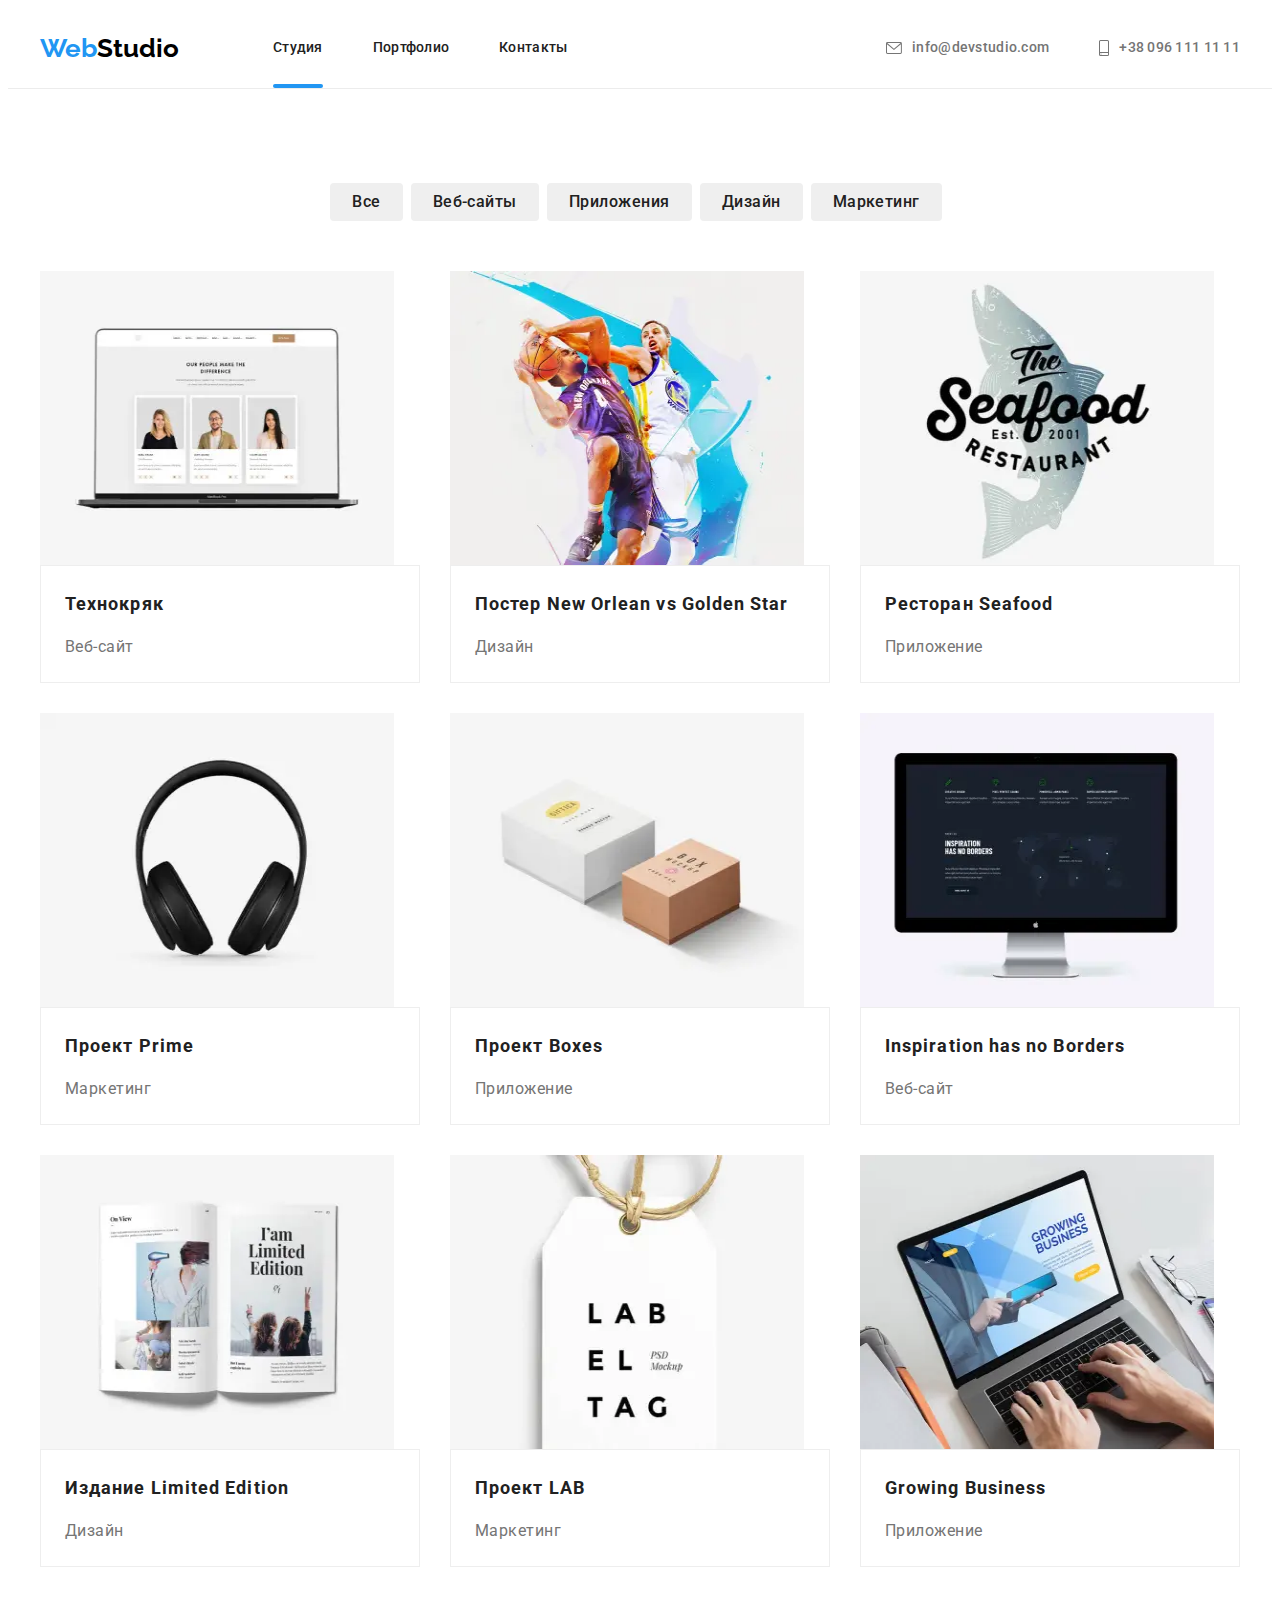
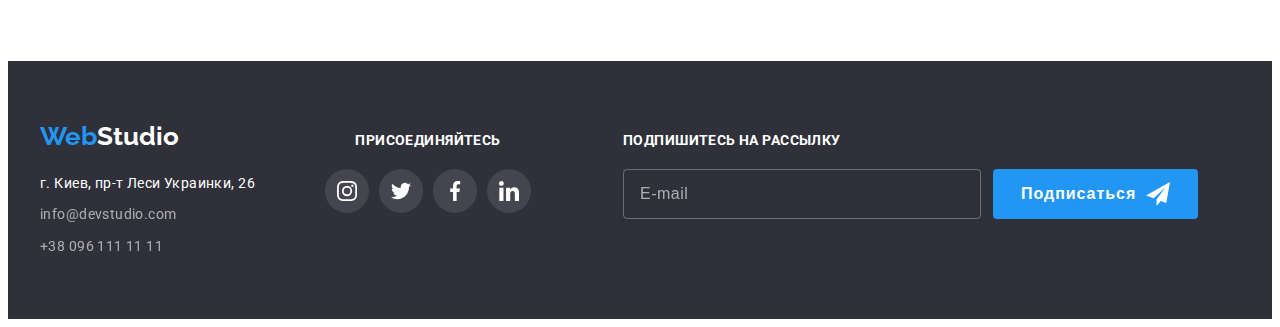
==== commit 26820ab5: "change portfolio" ====
--- a/portfolio.html
+++ b/portfolio.html
@@ -130,9 +130,33 @@
                 <ul class="portfolio-list list">
                     <li class="portfolio-list__item">
                         <a href="" class="portfolio-list__link link">
-                            <div class="portfolio-list__link-wrapper">
-                                <img class="portfolio-list__img" src="./images/portfolio-01.jpg" alt="Ноутбук"
-                                    width="370" height="294">
+
+                            <div class="portfolio-list__link-wrapper">
+                                <picture>
+                                    <source
+                                        srcset="./images/desktop/portfolio-01.webp 1x, ./images/desktop/portfolio-01@2x.webp 2x"
+                                        media="(min-width: 1200px)" type="image/webp" />
+                                    <source
+                                        srcset="./images/desktop/portfolio-01.jpg 1x, ./images/desktop/portfolio-01@2x.jpg 2x"
+                                        media="(min-width: 1200px)" />
+
+                                    <source
+                                        srcset="./images/tablet/portfolio-01.webp 1x, ./images/tablet/portfolio-01@2x.webp 2x"
+                                        media="(min-width: 768px)" type="image/webp" />
+                                    <source
+                                        srcset="./images/tablet/portfolio-01.jpg 1x, ./images/tablet/portfolio-01@2x.jpg 2x"
+                                        media="(min-width: 768px)" />
+
+                                    <source
+                                        srcset="./images/mobile/portfolio-01.webp 1x, ./images/mobile/portfolio-01@2x.webp 2x"
+                                        media="(max-width: 767px)" type="image/webp" />
+                                    <source
+                                        srcset="./images/mobile/portfolio-01.jpg 1x, ./images/mobile/portfolio-01@2x.jpg 2x"
+                                        media="(max-width: 767px)" />
+                                    <img src="./images/mobile/portfolio-01.jpg" alt="Ноутбук"
+                                        class="portfolio-list__img" />
+                                </picture>
+
                                 <p class="portfolio-list__overlay">Технокряк - это современная площадка распространения
                                     коронавируса.
                                     Компании используют эту платформу для цифрового шпионажа и атак на защищённые
@@ -147,8 +171,31 @@
                     <li class="portfolio-list__item">
                         <a href="" class="portfolio-list__link link">
                             <div class="portfolio-list__link-wrapper">
-                                <img class="portfolio-list__img" src="./images/portfolio-02.jpg"
-                                    alt="Постер с двумя баскетболистами" width="370" height="294">
+                                <picture>
+                                    <source
+                                        srcset="./images/desktop/portfolio-02.webp 1x, ./images/desktop/portfolio-02@2x.webp 2x"
+                                        media="(min-width: 1200px)" type="image/webp" />
+                                    <source
+                                        srcset="./images/desktop/portfolio-02.jpg 1x, ./images/desktop/portfolio-02@2x.jpg 2x"
+                                        media="(min-width: 1200px)" />
+
+                                    <source
+                                        srcset="./images/tablet/portfolio-02.webp 1x, ./images/tablet/portfolio-02@2x.webp 2x"
+                                        media="(min-width: 768px)" type="image/webp" />
+                                    <source
+                                        srcset="./images/tablet/portfolio-02.jpg 1x, ./images/tablet/portfolio-02@2x.jpg 2x"
+                                        media="(min-width: 768px)" />
+
+                                    <source
+                                        srcset="./images/mobile/portfolio-02.webp 1x, ./images/mobile/portfolio-02@2x.webp 2x"
+                                        media="(max-width: 767px)" type="image/webp" />
+                                    <source
+                                        srcset="./images/mobile/portfolio-02.jpg 1x, ./images/mobile/portfolio-02@2x.jpg 2x"
+                                        media="(max-width: 767px)" />
+                                    <img src="./images/mobile/portfolio-02.jpg" alt="Постер с двумя баскетболистами"
+                                        class="portfolio-list__img" />
+                                </picture>
+
                                 <p class="portfolio-list__overlay">Технокряк - это современная площадка распространения
                                     коронавируса.
                                     Компании используют эту платформу для цифрового шпионажа и атак на защищённые
@@ -166,8 +213,31 @@
                     <li class="portfolio-list__item">
                         <a href="" class="portfolio-list__link link">
                             <div class="portfolio-list__link-wrapper">
-                                <img class="portfolio-list__img" src="./images/portfolio-03.jpg"
-                                    alt="Логотип рыбного ресторана" width="370" height="294">
+                                <picture>
+                                    <source
+                                        srcset="./images/desktop/portfolio-03.webp 1x, ./images/desktop/portfolio-03@2x.webp 2x"
+                                        media="(min-width: 1200px)" type="image/webp" />
+                                    <source
+                                        srcset="./images/desktop/portfolio-03.jpg 1x, ./images/desktop/portfolio-03@2x.jpg 2x"
+                                        media="(min-width: 1200px)" />
+
+                                    <source
+                                        srcset="./images/tablet/portfolio-03.webp 1x, ./images/tablet/portfolio-03@2x.webp 2x"
+                                        media="(min-width: 768px)" type="image/webp" />
+                                    <source
+                                        srcset="./images/tablet/portfolio-03.jpg 1x, ./images/tablet/portfolio-03@2x.jpg 2x"
+                                        media="(min-width: 768px)" />
+
+                                    <source
+                                        srcset="./images/mobile/portfolio-03.webp 1x, ./images/mobile/portfolio-03@2x.webp 2x"
+                                        media="(max-width: 767px)" type="image/webp" />
+                                    <source
+                                        srcset="./images/mobile/portfolio-03.jpg 1x, ./images/mobile/portfolio-03@2x.jpg 2x"
+                                        media="(max-width: 767px)" />
+                                    <img src="./images/mobile/portfolio-03.jpg" alt="Логотип рыбного ресторана"
+                                        class="portfolio-list__img" />
+                                </picture>
+
                                 <p class="portfolio-list__overlay">Технокряк - это современная площадка распространения
                                     коронавируса.
                                     Компании используют эту платформу для цифрового шпионажа и атак на защищённые
@@ -184,8 +254,30 @@
                     <li class="portfolio-list__item">
                         <a href="" class="portfolio-list__link link">
                             <div class="portfolio-list__link-wrapper">
-                                <img class="portfolio-list__img" src="./images/portfolio-04.jpg" alt="Наушники"
-                                    width="370" height="294">
+                                <picture>
+                                    <source
+                                        srcset="./images/desktop/portfolio-04.webp 1x, ./images/desktop/portfolio-04@2x.webp 2x"
+                                        media="(min-width: 1200px)" type="image/webp" />
+                                    <source
+                                        srcset="./images/desktop/portfolio-04.jpg 1x, ./images/desktop/portfolio-04@2x.jpg 2x"
+                                        media="(min-width: 1200px)" />
+
+                                    <source
+                                        srcset="./images/tablet/portfolio-04.webp 1x, ./images/tablet/portfolio-04@2x.webp 2x"
+                                        media="(min-width: 768px)" type="image/webp" />
+                                    <source
+                                        srcset="./images/tablet/portfolio-04.jpg 1x, ./images/tablet/portfolio-04@2x.jpg 2x"
+                                        media="(min-width: 768px)" />
+
+                                    <source
+                                        srcset="./images/mobile/portfolio-04.webp 1x, ./images/mobile/portfolio-04@2x.webp 2x"
+                                        media="(max-width: 767px)" type="image/webp" />
+                                    <source
+                                        srcset="./images/mobile/portfolio-04.jpg 1x, ./images/mobile/portfolio-04@2x.jpg 2x"
+                                        media="(max-width: 767px)" />
+                                    <img src="./images/mobile/portfolio-04.jpg" alt="Наушники"
+                                        class="portfolio-list__img" />
+                                </picture>
                                 <p class="portfolio-list__overlay">Технокряк - это современная площадка распространения
                                     коронавируса.
                                     Компании используют эту платформу для цифрового шпионажа и атак на защищённые
@@ -200,8 +292,30 @@
                     <li class="portfolio-list__item">
                         <a href="" class="portfolio-list__link link">
                             <div class="portfolio-list__link-wrapper">
-                                <img class="portfolio-list__img" src="./images/portfolio-05.jpg"
-                                    alt="Две картонные коробки" width="370" height="294">
+                                <picture>
+                                    <source
+                                        srcset="./images/desktop/portfolio-05.webp 1x, ./images/desktop/portfolio-05@2x.webp 2x"
+                                        media="(min-width: 1200px)" type="image/webp" />
+                                    <source
+                                        srcset="./images/desktop/portfolio-05.jpg 1x, ./images/desktop/portfolio-05@2x.jpg 2x"
+                                        media="(min-width: 1200px)" />
+
+                                    <source
+                                        srcset="./images/tablet/portfolio-05.webp 1x, ./images/tablet/portfolio-05@2x.webp 2x"
+                                        media="(min-width: 768px)" type="image/webp" />
+                                    <source
+                                        srcset="./images/tablet/portfolio-05.jpg 1x, ./images/tablet/portfolio-05@2x.jpg 2x"
+                                        media="(min-width: 768px)" />
+
+                                    <source
+                                        srcset="./images/mobile/portfolio-05.webp 1x, ./images/mobile/portfolio-05@2x.webp 2x"
+                                        media="(max-width: 767px)" type="image/webp" />
+                                    <source
+                                        srcset="./images/mobile/portfolio-05.jpg 1x, ./images/mobile/portfolio-05@2x.jpg 2x"
+                                        media="(max-width: 767px)" />
+                                    <img src="./images/mobile/portfolio-05.jpg" alt="Две картонные коробки"
+                                        class="portfolio-list__img" />
+                                </picture>
                                 <p class="portfolio-list__overlay">Технокряк - это современная площадка распространения
                                     коронавируса.
                                     Компании используют эту платформу для цифрового шпионажа и атак на защищённые
@@ -216,8 +330,30 @@
                     <li class="portfolio-list__item">
                         <a href="" class="portfolio-list__link link">
                             <div class="portfolio-list__link-wrapper">
-                                <img class="portfolio-list__img" src="./images/portfolio-06.jpg" alt="Монитор"
-                                    width="370" height="294">
+                                <picture>
+                                    <source
+                                        srcset="./images/desktop/portfolio-06.webp 1x, ./images/desktop/portfolio-06@2x.webp 2x"
+                                        media="(min-width: 1200px)" type="image/webp" />
+                                    <source
+                                        srcset="./images/desktop/portfolio-06.jpg 1x, ./images/desktop/portfolio-06@2x.jpg 2x"
+                                        media="(min-width: 1200px)" />
+
+                                    <source
+                                        srcset="./images/tablet/portfolio-06.webp 1x, ./images/tablet/portfolio-06@2x.webp 2x"
+                                        media="(min-width: 768px)" type="image/webp" />
+                                    <source
+                                        srcset="./images/tablet/portfolio-06.jpg 1x, ./images/tablet/portfolio-06@2x.jpg 2x"
+                                        media="(min-width: 768px)" />
+
+                                    <source
+                                        srcset="./images/mobile/portfolio-06.webp 1x, ./images/mobile/portfolio-06@2x.webp 2x"
+                                        media="(max-width: 767px)" type="image/webp" />
+                                    <source
+                                        srcset="./images/mobile/portfolio-06.jpg 1x, ./images/mobile/portfolio-06@2x.jpg 2x"
+                                        media="(max-width: 767px)" />
+                                    <img src="./images/mobile/portfolio-06.jpg" alt="Монитор"
+                                        class="portfolio-list__img" />
+                                </picture>
                                 <p class="portfolio-list__overlay">Технокряк - это современная площадка распространения
                                     коронавируса.
                                     Компании используют эту платформу для цифрового шпионажа и атак на защищённые
@@ -232,8 +368,30 @@
                     <li class="portfolio-list__item">
                         <a href="" class="portfolio-list__link link">
                             <div class="portfolio-list__link-wrapper">
-                                <img class="portfolio-list__img" src="./images/portfolio-07.jpg" alt="Раскрытый журнал"
-                                    width="370" height="294">
+                                <picture>
+                                    <source
+                                        srcset="./images/desktop/portfolio-07.webp 1x, ./images/desktop/portfolio-07@2x.webp 2x"
+                                        media="(min-width: 1200px)" type="image/webp" />
+                                    <source
+                                        srcset="./images/desktop/portfolio-07.jpg 1x, ./images/desktop/portfolio-07@2x.jpg 2x"
+                                        media="(min-width: 1200px)" />
+
+                                    <source
+                                        srcset="./images/tablet/portfolio-07.webp 1x, ./images/tablet/portfolio-07@2x.webp 2x"
+                                        media="(min-width: 768px)" type="image/webp" />
+                                    <source
+                                        srcset="./images/tablet/portfolio-07.jpg 1x, ./images/tablet/portfolio-07@2x.jpg 2x"
+                                        media="(min-width: 768px)" />
+
+                                    <source
+                                        srcset="./images/mobile/portfolio-07.webp 1x, ./images/mobile/portfolio-07@2x.webp 2x"
+                                        media="(max-width: 767px)" type="image/webp" />
+                                    <source
+                                        srcset="./images/mobile/portfolio-07.jpg 1x, ./images/mobile/portfolio-07@2x.jpg 2x"
+                                        media="(max-width: 767px)" />
+                                    <img src="./images/mobile/portfolio-07.jpg" alt="Раскрытый журнал"
+                                        class="portfolio-list__img" />
+                                </picture>
                                 <p class="portfolio-list__overlay">Технокряк - это современная площадка распространения
                                     коронавируса.
                                     Компании используют эту платформу для цифрового шпионажа и атак на защищённые
@@ -248,8 +406,30 @@
                     <li class="portfolio-list__item">
                         <a href="" class="portfolio-list__link link">
                             <div class="portfolio-list__link-wrapper">
-                                <img class="portfolio-list__img" src="./images/portfolio-08.jpg" alt="Этикетка"
-                                    width="370" height="294">
+                                <picture>
+                                    <source
+                                        srcset="./images/desktop/portfolio-08.webp 1x, ./images/desktop/portfolio-08@2x.webp 2x"
+                                        media="(min-width: 1200px)" type="image/webp" />
+                                    <source
+                                        srcset="./images/desktop/portfolio-08.jpg 1x, ./images/desktop/portfolio-08@2x.jpg 2x"
+                                        media="(min-width: 1200px)" />
+
+                                    <source
+                                        srcset="./images/tablet/portfolio-08.webp 1x, ./images/tablet/portfolio-08@2x.webp 2x"
+                                        media="(min-width: 768px)" type="image/webp" />
+                                    <source
+                                        srcset="./images/tablet/portfolio-08.jpg 1x, ./images/tablet/portfolio-08@2x.jpg 2x"
+                                        media="(min-width: 768px)" />
+
+                                    <source
+                                        srcset="./images/mobile/portfolio-08.webp 1x, ./images/mobile/portfolio-08@2x.webp 2x"
+                                        media="(max-width: 767px)" type="image/webp" />
+                                    <source
+                                        srcset="./images/mobile/portfolio-08.jpg 1x, ./images/mobile/portfolio-08@2x.jpg 2x"
+                                        media="(max-width: 767px)" />
+                                    <img src="./images/mobile/portfolio-08.jpg" alt="Этикетка"
+                                        class="portfolio-list__img" />
+                                </picture>
                                 <p class="portfolio-list__overlay">Технокряк - это современная площадка распространения
                                     коронавируса.
                                     Компании используют эту платформу для цифрового шпионажа и атак на защищённые
@@ -264,8 +444,31 @@
                     <li class="portfolio-list__item">
                         <a href="" class="portfolio-list__link link">
                             <div class="portfolio-list__link-wrapper">
-                                <img class="portfolio-list__img" src="./images/portfolio-09.jpg"
-                                    alt="Мужские руки печатают на ноутбуке" width="370" height="294">
+                                <picture>
+                                    <source
+                                        srcset="./images/desktop/portfolio-09.webp 1x, ./images/desktop/portfolio-09@2x.webp 2x"
+                                        media="(min-width: 1200px)" type="image/webp" />
+                                    <source
+                                        srcset="./images/desktop/portfolio-09.jpg 1x, ./images/desktop/portfolio-09@2x.jpg 2x"
+                                        media="(min-width: 1200px)" />
+
+                                    <source
+                                        srcset="./images/tablet/portfolio-09.webp 1x, ./images/tablet/portfolio-09@2x.webp 2x"
+                                        media="(min-width: 768px)" type="image/webp" />
+                                    <source
+                                        srcset="./images/tablet/portfolio-09.jpg 1x, ./images/tablet/portfolio-09@2x.jpg 2x"
+                                        media="(min-width: 768px)" />
+
+                                    <source
+                                        srcset="./images/mobile/portfolio-09.webp 1x, ./images/mobile/portfolio-09@2x.webp 2x"
+                                        media="(max-width: 767px)" type="image/webp" />
+                                    <source
+                                        srcset="./images/mobile/portfolio-09.jpg 1x, ./images/mobile/portfolio-09@2x.jpg 2x"
+                                        media="(max-width: 767px)" />
+                                    <img src="./images/mobile/portfolio-09.jpg" alt="Мужские руки печатают на ноутбуке"
+                                        class="portfolio-list__img" />
+                                </picture>
+
                                 <p class="portfolio-list__overlay">Технокряк - это современная площадка распространения
                                     коронавируса.
                                     Компании используют эту платформу для цифрового шпионажа и атак на защищённые
--- a/css/main.min.css
+++ b/css/main.min.css
@@ -1,2 +1,2 @@
-:root{--primary-font-family: 'Roboto', sans-serif;--secondary-font-famile: 'Raleway', sans-serif;--primary-txt-color: #757575;--title-txt-color: #212121;--primary-white-color: #ffffff;--accent-color: #2196f3;--button-hover: #188ce8;--primary-black-color: #000;--bg-color-hero-footer: #2f303a;--secondary-bg-color: #f5f4fa;--main-icon-color: #afb1b8;--main-timing-function: cubic-bezier(0.4, 0, 0.2, 1)}.visually-hidden{position:absolute;width:1px;height:1px;margin:-1px;border:0;padding:0;white-space:nowrap;clip-path:inset(100%);clip:rect(0 0 0 0);overflow:hidden}body{font-family:'Roboto', sans-serif;color:var(--primary-txt-color)}h1,h2,h3,h4,h5,h6,p{margin-top:0;margin-bottom:0}ul,ol{margin-top:0;margin-bottom:0;padding-left:0}img{display:block;max-width:100%;height:auto}.link{text-decoration:none}.list{list-style:none}.section{padding-top:60px;padding-bottom:60px}@media screen and (min-width: 1200px){.section{padding-top:94px;padding-bottom:94px}}.button{font-family:inherit;cursor:pointer;border-style:none;border-radius:4px}.current{color:var(--accent-color)}.container{padding-left:15px;padding-right:15px}@media screen and (min-width: 480px){.container{width:480px;margin-left:auto;margin-right:auto}}@media screen and (min-width: 768px){.container{width:768px}}@media screen and (min-width: 1200px){.container{width:1200px}}.header__logo{font-family:Raleway;font-weight:700;font-size:26px;line-height:1.19;color:var(--primary-black-color)}@media screen and (min-width: 768px){.header__logo{margin-right:88px}}@media screen and (min-width: 1200px){.header__logo{margin-right:94px}}.logo_color_blue{color:var(--accent-color)}@media screen and (max-width: 767px){.mobile-menu{z-index:1;position:absolute;top:0;left:0;width:100%;height:100vh;overflow:auto;opacity:0;visibility:hidden;pointer-events:none;transition:opacity 250ms var(--main-timing-function),visibility 250ms var(--main-timing-function);background-color:var(--primary-white-color)}.mobile-menu.is-open{opacity:1;visibility:visible;pointer-events:auto}.mobile-menu__container{position:relative;padding-top:48px;padding-bottom:48px;padding-right:40px}.mobile-menu__close-btn{position:absolute;top:10px;right:15px;background-color:transparent;border:none;padding:0;line-height:0;cursor:pointer;transition:fill 250ms var(--main-timing-function)}.mobile-menu__close-btn:hover,.mobile-menu__close-btn:focus{fill:var(--accent-color)}.mobile-nav-list__item:not(:last-child){margin-bottom:32px}.mobile-nav-list__link{display:block;font-weight:500;font-size:40px;line-height:1.17;letter-spacing:0.02em;color:var(--title-txt-color);transition:color 250ms cubic-bezier(0.4, 0, 0.2, 1)}.mobile-nav-list__link:hover,.mobile-nav-list__link:focus{color:var(--accent-color)}.mobile-contacts-list__link_phone{display:block;margin-top:302px;margin-bottom:32px;font-weight:500;font-size:34px;line-height:1.18;letter-spacing:0.02em;color:var(--accent-color)}.mobile-contacts-list__link_email{display:block;margin-bottom:64px;font-weight:500;font-size:24px;line-height:1.17;letter-spacing:0.02em;color:var(--primary-txt-color)}.mobile-social-list{display:flex;justify-content:flex-start;align-items:center}.mobile-social-list__link{font-weight:500;font-size:18px;line-height:1.22;letter-spacing:0.02em;color:var(--accent-color)}.mobile-social-list__item:not(:last-child){position:relative;display:block;margin-right:20px}.mobile-social-list__item:not(:last-child)::after{content:'';position:absolute;display:inline-block;line-height:0;top:50%;width:22px;height:0px;border:1px solid rgba(33,33,33,0.2);transform:rotate(90deg)}}.footer__logo{display:flex;justify-content:center;align-items:center;margin-bottom:20px;font-family:Raleway;font-weight:700;font-size:26px;line-height:1.19;color:var(--primary-white-color)}@media screen and (min-width: 768px){.footer__logo{justify-content:center;align-items:baseline}}@media screen and (min-width: 1200px){.footer__logo{justify-content:flex-start}}.modal-button{display:flex;margin-left:auto;margin-right:auto;min-width:200px;padding:10px 32px;font-weight:700;font-size:16px;line-height:1.87;align-items:center;text-align:center;letter-spacing:0.06em;background-color:var(--accent-color);color:var(--primary-white-color);transition:background-color 250ms var(--main-timing-function)}.modal-button:hover,.modal-button:focus{background-color:var(--button-hover)}.title_main{margin-left:auto;margin-right:auto;margin-bottom:30px;font-weight:900;text-align:center;letter-spacing:0.06em;text-transform:uppercase;color:var(--primary-white-color);background-color:var(--bg--hero-footer)}@media screen and (min-width: 768px){.title_main{max-width:360px;font-size:26px;line-height:1.62}}@media screen and (min-width: 1200px){.title_main{max-width:700px;font-size:44px;line-height:1.36}}.title{margin-bottom:50px;font-weight:700;font-size:36px;line-height:1.17;text-align:center;letter-spacing:0.03em;color:var(--title-txt-color)}.social-list{display:flex;justify-content:space-between}.social-list__link{display:flex;align-items:center;justify-content:center;width:44px;height:44px;background-color:#ffffff;border-radius:50%;transition:background-color 250ms var(--main-timing-function),fiil 250ms cubic-bezier(0.4, 0, 0.2, 1)}.social-list__link:hover,.social-list__link:focus{background-color:var(--accent-color)}.social-list__icon{fill:var(--main-icon-color)}.social-list__link:hover .social-list__icon,.social-list__link:focus .social-list__icon{fill:#ffffff}.portfolio_filter{margin-bottom:40px}.portfolio-filter-list{display:flex;flex-direction:row;flex-wrap:wrap}.portfolio-filter-list__item{margin-right:8px}.filter-button{padding:6px 22px;font-weight:500;font-size:16px;line-height:1.62;text-align:center;letter-spacing:0.03em;color:var(--title-txt-color);transition:background-color 250ms var(--main-timing-function),color 250ms var(--main-timing-function),box-shadow 250ms var(--main-timing-function)}.filter-button:hover,.filter-button:focus{background-color:var(--accent-color);color:var(--primary-white-color);box-shadow:0px 3px 1px rgba(0,0,0,0.1),0px 1px 2px rgba(0,0,0,0.08),0px 2px 2px rgba(0,0,0,0.12)}@media screen and (max-width: 768px){.portfolio-filter-list__item:not(:nth-last-child(-n+2)){margin-bottom:15px}}@media screen and (min-width: 768px){.portfolio_filter{margin-bottom:30px}.portfolio-filter-list{display:flex;flex-direction:row;justify-content:center;align-items:center}}@media screen and (min-width: 1200px){.portfolio_filter{margin-bottom:50px}}.backdrop{position:fixed;top:0;left:0;width:100vw;height:100vh;background-color:rgba(0,0,0,0.2);opacity:1;transition:opacity 500ms var(--main-timing-function),visibility 500ms var(--main-timing-function)}.backdrop.is-hidden{opacity:0;visibility:hidden;pointer-events:none}.backdrop.is-hidden .modal{transform:translate(-50%, -50%) scale(2)}.modal{position:absolute;top:50%;left:50%;width:528px;height:580px;background-color:var(--primary-white-color);transform:translate(-50%, -50%) scale(1);transition:transform 500ms var(--main-timing-function);padding:40px 40px}.modal__close-btn{position:absolute;top:8px;right:8px;display:flex;justify-content:center;align-items:center;width:30px;height:30px;border-radius:50%;border:1px solid rgba(0,0,0,0.1);background-color:transparent;padding:0;cursor:pointer;transition:fill 250ms var(--main-timing-function)}.modal__close-btn:focus,.modal__close-btn:hover{fill:var(--accent-color)}.contact-form__field{display:block;margin-bottom:10px}.contact-form__title_main{display:inline-block;margin-bottom:12px;font-weight:700;font-size:20px;line-height:1.15;text-align:center;letter-spacing:0.03em;color:var(--title-txt-color)}.contact-form__input-wrapper{position:relative;display:block;margin-top:4px}.contact-form__input{width:100%;height:40px;padding-left:42px;border-radius:4px;border:1px solid rgba(33,33,33,0.2);box-sizing:border-box;transition:border-color 250ms var(--main-timing-function);cursor:pointer}.contact-form__input:focus{outline:none;border-color:var(--accent-color)}.contact-form__title{font-size:12px;line-height:1.17;letter-spacing:0.01em;color:var(--primary-txt-color)}.contact-form__icon{position:absolute;display:block;top:50%;left:12px;transform:translateY(-50%);fill:var(--title-txt-color);transition:fill 250ms var(--main-timing-function)}.contact-form-input:focus+.contact-form__icon{fill:var(--accent-color)}.contact-form__message{width:100%;height:120px;margin-top:4px;margin-bottom:10px;border:1px solid rgba(33,33,33,0.2);border-radius:4px;padding:12px 16px;resize:none;transition:border-color 250ms var(--main-timing-function);cursor:pointer}.contact-form__message::placeholder{font-size:14px;line-height:1.14;letter-spacing:0.01em;color:rgba(117,117,117,0.5)}.contact-form__message:focus{outline:none;border-color:var(--accent-color)}.contact-form__checkbox-wrapper{margin-left:12px;margin-bottom:30px}.contact-form__checkbox-label{display:flex;align-items:center}.contact-form__checkbox-label::before{display:inline-block;width:16px;height:16px;border:2px solid var(--title-txt-color);border-radius:2px;content:'';cursor:pointer;margin-right:10px}.contact-form__checkbox:checked+.contact-form__checkbox-label::before{background-image:url("../images/check.svg");border:none}.contact-form__checkbox:focus+.contact-form__checkbox-label::before{box-shadow:inset 0px 0px 4px var(--accent-color)}.accept-policy__title{font-size:14px;line-height:1.71;letter-spacing:0.03em;color:var(--primary-txt-color)}.accept-policy__link{color:var(--accent-color)}.contact-form__submit-btn{display:block;margin:0 auto;min-width:200px;padding:10px 56px;font-weight:700;font-size:16px;line-height:1.87;align-items:center;text-align:center;letter-spacing:0.06em;border-radius:4px;border:none;background-color:var(--accent-color);color:var(--primary-white-color);box-shadow:0px 4px 4px rgba(0,0,0,0.15);transition:background-color 250ms var(--main-timing-function)}.contact-form__submit-btn:hover,.contact-form__submit-btn:focus{background-color:var(--button-hover)}.subscribe-container{display:flex;justify-content:center;align-items:center}.subscribe-form__title{display:flex;justify-content:center;margin-bottom:0;margin-top:0;padding-bottom:20px;color:var(--primary-white-color);font-weight:700;font-size:14px;line-height:1.14;letter-spacing:0.03em;text-transform:uppercase}.subscribe-form__field{margin-bottom:20px}.subscribe-form__input{display:flex;padding-left:16px;min-width:450px;height:50px;background-color:transparent;border:1px solid rgba(255,255,255,0.3);box-sizing:border-box;filter:drop-shadow(0px 4px 4px rgba(0,0,0,0.15));border-radius:4px;cursor:pointer;color:var(--primary-white-color)}.subscribe-form__input::placeholder{font-size:16px;line-height:1.25;align-items:center;letter-spacing:0.03em;color:rgba(255,255,255,0.6)}.subscribe-form__button{display:flex;min-width:200px;height:50px;padding:10px 28px;border-radius:4px;border:none;font-weight:700;font-size:16px;line-height:1.87;align-items:center;text-align:center;letter-spacing:0.06em;background-color:var(--accent-color);color:var(--primary-white-color);cursor:pointer}.subscribe-form__button::after{content:'';width:24px;height:24px;margin-left:10px;background-image:url("../images/send.svg")}@media screen and (max-width: 1199px){.subscribe-form__wrapper{display:flex;flex-direction:column;justify-content:center;align-items:center}}@media screen and (min-width: 1200px){.subscribe-container{justify-content:left;align-items:baseline}.subscribe-form__wrapper{display:flex;justify-content:left;align-items:baseline}.subscribe-form__title{justify-content:left}.subscribe-form__field{margin-right:12px}.subscribe-form__input{min-width:358px}}.header-container{display:flex;justify-content:space-between;align-items:center}.header{position:relative;padding-top:6px;padding-bottom:16px;background-color:var(--primary-white-color);border-bottom:1px solid #ececec}@media screen and (min-width: 480px){.header{padding-top:26px;padding-bottom:26px}}@media screen and (max-width: 767px){.nav-list{display:none}.contacts-list{display:none}.mobile-menu-btn{background-color:transparent;border:none;padding:0;line-height:0;cursor:pointer}.mobile-menu-btn__icon{transition:fill 250ms var(--main-timing-function)}.mobile-menu-btn__icon:hover,.mobile-menu-btn__icon:focus{fill:var(--accent-color)}}@media screen and (min-width: 768px){.mobile-menu-btn{display:none}.mobile-menu{display:none}.header{padding-top:0;padding-bottom:0}.navigation{display:flex;align-items:center}.nav-list{display:flex;align-items:center}.nav-list__item:not(:last-child){margin-right:50px}.nav-list__link{position:relative;display:block;padding-top:32px;padding-bottom:32px;font-weight:500;font-size:14px;line-height:1.14;letter-spacing:0.02em;color:var(--title-txt-color);transition:color 250ms cubic-bezier(0.4, 0, 0.2, 1)}.nav-list__link:hover,.nav-list__link:focus{color:var(--accent-color)}.nav-list__link.current::after{content:'';position:absolute;display:block;bottom:0;left:0;width:100%;height:4px;background-color:var(--accent-color);border-radius:2px;animation:blue-line 250ms var(--main-timing-function)}@keyframes blue-line{0%{transform:scaleX(0) scaleY(0)}100%{transform:scaleX(1) scaleY(1)}}.contacts-list{margin-left:auto}.contacts-list__link{display:flex;justify-content:flex-start;align-items:center;padding-top:8px;padding-bottom:8px;font-weight:500;font-size:12px;line-height:1.17;letter-spacing:0.02em;color:var(--primary-txt-color);transition:color 250ms var(--main-timing-function)}.contacts-list__link:hover,.contacts-list__link:focus{color:var(--accent-color)}.contacts-list__icon{margin-right:8px;fill:currentColor}.contacts-list__icon:hover,.contacts-list__icon:focus{fill:currentColor}}@media screen and (min-width: 1200px){.contacts-list{display:flex;align-items:center;margin-left:auto}.contacts-list__item:not(:last-child){margin-right:50px}.contacts-list__link{display:flex;justify-content:center;align-items:center;padding-top:8px;padding-bottom:8px;font-weight:500;font-size:14px;line-height:1.14;letter-spacing:0.02em;color:var(--primary-txt-color);transition:color 250ms var(--main-timing-function)}.contacts-list__link:hover,.contacts-list__link:focus{color:var(--accent-color)}.contacts-list__icon{margin-right:10px;fill:currentColor}.contacts-list__icon:hover,.contacts-list__icon:focus{fill:currentColor}}.hero-section{background-image:linear-gradient(rgba(47,48,58,0.4), rgba(47,48,58,0.4)),url("../images/mobile/bg-hero.jpg");background-color:#c4c4c4;background-size:480px 400px;background-position:center;background-repeat:no-repeat;padding-top:118px;padding-bottom:118px}@media (min-device-pixel-ratio: 2), (min-resolution: 192dpi), (min-resolution: 2dppx){.box{background-image:url("../images/mobile/bg-hero@2x.jpg")}}@media screen and (min-width: 768px){.hero-section{background-image:linear-gradient(rgba(47,48,58,0.4), rgba(47,48,58,0.4)),url("../images/tablet/bg-hero.jpg");background-color:#c4c4c4;background-size:768px 400px}}@media screen and (min-width: 768px) and (min-device-pixel-ratio: 2), screen and (min-width: 768px) and (min-resolution: 192dpi), screen and (min-width: 768px) and (min-resolution: 2dppx){.box{background-image:url("../images/tablet/bg-hero@2x.jpg")}}@media screen and (min-width: 1200px){.hero-section{background-image:linear-gradient(rgba(47,48,58,0.4), rgba(47,48,58,0.4)),url("../images/desktop/bg-hero.jpg");background-color:#c4c4c4;background-size:1600px 600px;padding-top:200px;padding-bottom:200px}}@media screen and (min-width: 1200px) and (min-device-pixel-ratio: 2), screen and (min-width: 1200px) and (min-resolution: 192dpi), screen and (min-width: 1200px) and (min-resolution: 2dppx){.box{background-image:url("../images/desktop/bg-hero@2x.jpg")}}.advantages__list{display:flex;flex-direction:column;flex-wrap:wrap}.advantages__icon-container{display:flex;align-items:center;justify-content:center;margin-bottom:30px;width:450px;height:120px;background-color:var(--secondary-bg-color)}.advantages__icon{padding-right:auto;padding-left:auto}.advantages-list__item{max-width:450px;margin-bottom:30px}.advantages__subtitle{margin-bottom:10px;font-weight:700;font-size:14px;line-height:1.14;letter-spacing:0.03em;text-transform:uppercase;color:var(--title-txt-color)}.advantages__description{font-size:14px;line-height:1.71;letter-spacing:0.03em}@media screen and (min-width: 768px){.advantages__list{flex-direction:row}.advantages__icon-container{width:354px;height:120px}.advantages__icon-container{width:354px;height:120px}.advantages__icon-container:not(:nth-child(even)){margin-right:30px}.advantages-list__item{max-width:354px;flex-basis:calc((100% - 30px) / 2)}.advantages-list__item:not(:nth-child(even)){margin-right:30px}}@media screen and (min-width: 1200px){.advantages__icon-container{width:270px;height:120px}.advantages__icon-container:not(:last-child){margin-right:30px}.advantages-list__item{max-width:270px;flex-basis:calc((100% - 30px) / 4)}.advantages-list__item:not(:last-child){margin-right:30px}}@media screen and (max-width: 1200px){.employment{display:none}}@media screen and (min-width: 1200px){.employment.section{padding-top:0}.employment-list{display:flex;flex-direction:row}.employment-list__item{flex-basis:calc((100% - 30px) / 3)}.employment-list__item:not(:last-child){margin-right:30px}.employment-list__item-wrapper{position:relative}.employment-list__overlay{position:absolute;bottom:0;left:0;width:100%;height:70px;display:flex;justify-content:center;align-items:center;background-color:rgba(47,48,58,0.8);color:var(--primary-white-color);font-weight:700;font-size:14px;line-height:1.14;letter-spacing:0.03em;text-transform:uppercase}}.team{background-color:var(--secondary-bg-color)}.team-list{display:flex;flex-direction:column;flex-wrap:wrap;align-items:center}.team-list__item{margin-bottom:30px}.team-list__img{width:450px;height:460px}.team-list__content-wrapper{padding-top:30px;padding-bottom:24px;padding-left:122px;padding-right:122px;background:#ffffff;box-shadow:0px 1px 3px #0000001f, 0px 1px 1px #00000024, 0px 2px 1px #00000033;border-radius:0px 0px 4px 4px}.team-list__subtitle{margin-bottom:10px;font-weight:500;font-size:16px;line-height:1.19;text-align:center;letter-spacing:0.03em;color:var(--title-txt-color)}.team-list__description{padding-bottom:16px;font-size:16px;line-height:1.19;text-align:center;letter-spacing:0.03em}@media screen and (min-width: 768px){.team-list{flex-direction:row}.team-list__item{margin-bottom:30px}.team-list__item:not(:nth-child(even)){margin-right:30px}.team-list__img{width:354px;height:374px}.team-list__content-wrapper{padding-left:74px;padding-right:74px}}@media screen and (min-width: 1200px){.team-list__img{width:270px;height:260px}.team-list__item{margin-bottom:0;flex-basis:calc((100% - 30px * 4) / 4)}.team-list__item:not(:last-child){margin-right:30px}.team-list__content-wrapper{padding-bottom:30px;padding-left:32px;padding-right:32px}}.clients-list{display:flex;flex-direction:row;flex-wrap:wrap}.clients-list__link{display:flex;align-items:center;justify-content:center;width:210px;height:92px;border:1px solid var(--main-icon-color);border-radius:4px;transition:border-color 500ms var(--main-timing-function)}.clients-list__link:hover,.clients-list__link:focus{border-color:var(--accent-color)}.clients-list__icon{fill:var(--main-icon-color);transition:fill 250ms var(--main-timing-function)}.clients-list__link:hover .clients-list__icon,.clients-list__link:focus .clients-list__icon{fill:var(--accent-color)}@media screen and (min-width: 480px) and (max-width: 767px){.clients{overflow:auto}.clients-list__item:not(:nth-last-child(-n+2)){margin-bottom:30px}.clients-list__item:not(:nth-child(even)){margin-right:30px}}@media screen and (min-width: 768px) and (max-width: 1200px){.clients-list__item{flex-basis:calc((100% - 30px * 3) / 3)}.clients-list__item:not(:nth-child(3n)){margin-right:30px}.clients-list__item:not(:nth-last-child(-3n+6)){margin-bottom:30px}.clients-list__link{width:226px}}@media screen and (min-width: 1200px){.clients-list{flex-wrap:nowrap;justify-content:space-between}.clients-list__link{width:170px}}.footer{padding-top:60px;padding-bottom:60px;background-color:var(--bg-color-hero-footer)}.address-list__link{font-style:normal;font-size:14px;line-height:171%;letter-spacing:0.03em;color:var(--primary-white-color);transition:color 250ms var(--main-timing-function)}.address-list__link:hover,.address-list__link:focus{color:var(--accent-color)}.address_opacity{opacity:60%}.address-list__item:not(:last-child){margin-bottom:8px}.join-us__title{display:flex;justify-content:center;align-items:center;margin-bottom:0;margin-top:0;padding-bottom:20px;color:var(--primary-white-color);font-weight:700;font-size:14px;line-height:1.14;letter-spacing:0.03em;text-transform:uppercase}.join-us-list{display:flex;justify-content:center;align-items:center}.join-us-list__item:not(:last-child){padding-right:10px}.join-us-list__link{display:flex;align-items:center;justify-content:center;width:44px;height:44px;background-color:rgba(255,255,255,0.1);border-radius:50%;transition:background-color 250ms var(--main-timing-function)}.join-us-list__link:hover,.join-us-list__link:focus{background-color:var(--accent-color)}.join-us-list__icon{fill:var(--primary-white-color)}@media screen and (max-width: 1199px){.address{margin-bottom:60px}.address-list{text-align:center}.join-us-list{padding-bottom:60px}}@media screen and (min-width: 768px){.footer-container__wrapper{display:flex;justify-content:center;align-items:flex-start}.contact-container{padding-right:165px}}@media screen and (min-width: 1200px){.footer-container{display:flex;justify-content:flex-start;align-items:baseline}.footer-container__wrapper{align-items:baseline}.contact-container{padding-right:70px}.join-us{padding-right:92px}}.portfolio-list{display:flex;flex-wrap:wrap;flex-direction:row;margin-bottom:-30px;margin-right:-30px}.portfolio-list__link{display:block;cursor:pointer;transition:box-shadow 250ms var(--main-timing-function)}.portfolio-list__link:hover,.portfolio-list__link:focus{border:1px solid #eeeeee;box-sizing:border-box;box-shadow:0px 1px 1px rgba(0,0,0,0.12),0px 4px 4px rgba(0,0,0,0.06),1px 4px 6px rgba(0,0,0,0.16)}.portfolio-list__item{flex-basis:calc((100% - 90px) / 3);margin-right:30px;margin-bottom:30px}.portfolio-list__link-wrapper{position:relative;overflow:hidden}.portfolio-list__overlay{position:absolute;top:0;left:0;width:100%;height:100%;background-color:rgba(33,150,243,0.9);color:var(--primary-white-color);padding:63px 24px;font-size:18px;line-height:1.55;overflow:hidden;transform:translateY(100%);transition:transform 250ms var(--main-timing-function)}.portfolio-list__link:hover .portfolio-list__overlay,.portfolio-list__link:focus .portfolio-list__overlay{transform:translateY(0%)}.portfolio__content-wrapper{padding:20px 24px;border:1px solid #eeeeee;box-sizing:border-box}.portfolio__subtitle{margin-bottom:10px;font-weight:700;font-size:18px;line-height:2;letter-spacing:0.06em;color:var(--title-txt-color)}.portfolio__description{font-size:16px;line-height:1.87;letter-spacing:0.03em;color:var(--primary-txt-color)}
+:root{--primary-font-family: 'Roboto', sans-serif;--secondary-font-famile: 'Raleway', sans-serif;--primary-txt-color: #757575;--title-txt-color: #212121;--primary-white-color: #ffffff;--accent-color: #2196f3;--button-hover: #188ce8;--primary-black-color: #000;--bg-color-hero-footer: #2f303a;--secondary-bg-color: #f5f4fa;--main-icon-color: #afb1b8;--main-timing-function: cubic-bezier(0.4, 0, 0.2, 1)}.visually-hidden{position:absolute;width:1px;height:1px;margin:-1px;border:0;padding:0;white-space:nowrap;clip-path:inset(100%);clip:rect(0 0 0 0);overflow:hidden}body{font-family:'Roboto', sans-serif;color:var(--primary-txt-color)}h1,h2,h3,h4,h5,h6,p{margin-top:0;margin-bottom:0}ul,ol{margin-top:0;margin-bottom:0;padding-left:0}img{display:block;max-width:100%;height:auto}.link{text-decoration:none}.list{list-style:none}.section{padding-top:60px;padding-bottom:60px}@media screen and (min-width: 1200px){.section{padding-top:94px;padding-bottom:94px}}.button{font-family:inherit;cursor:pointer;border-style:none;border-radius:4px}.current{color:var(--accent-color)}.container{padding-left:15px;padding-right:15px}@media screen and (min-width: 480px){.container{width:480px;margin-left:auto;margin-right:auto}}@media screen and (min-width: 768px){.container{width:768px}}@media screen and (min-width: 1200px){.container{width:1200px}}.header__logo{font-family:Raleway;font-weight:700;font-size:26px;line-height:1.19;color:var(--primary-black-color)}@media screen and (min-width: 768px){.header__logo{margin-right:88px}}@media screen and (min-width: 1200px){.header__logo{margin-right:94px}}.logo_color_blue{color:var(--accent-color)}@media screen and (max-width: 767px){.mobile-menu{z-index:1;position:absolute;top:0;left:0;width:100%;height:100vh;overflow:auto;opacity:0;visibility:hidden;pointer-events:none;transition:opacity 250ms var(--main-timing-function),visibility 250ms var(--main-timing-function);background-color:var(--primary-white-color)}.mobile-menu.is-open{opacity:1;visibility:visible;pointer-events:auto}.mobile-menu__container{position:relative;padding-top:48px;padding-bottom:48px;padding-right:40px}.mobile-menu__close-btn{position:absolute;top:10px;right:15px;background-color:transparent;border:none;padding:0;line-height:0;cursor:pointer;transition:fill 250ms var(--main-timing-function)}.mobile-menu__close-btn:hover,.mobile-menu__close-btn:focus{fill:var(--accent-color)}.mobile-nav-list__item:not(:last-child){margin-bottom:32px}.mobile-nav-list__link{display:block;font-weight:500;font-size:40px;line-height:1.17;letter-spacing:0.02em;color:var(--title-txt-color);transition:color 250ms cubic-bezier(0.4, 0, 0.2, 1)}.mobile-nav-list__link:hover,.mobile-nav-list__link:focus{color:var(--accent-color)}.mobile-contacts-list__link_phone{display:block;margin-top:302px;margin-bottom:32px;font-weight:500;font-size:34px;line-height:1.18;letter-spacing:0.02em;color:var(--accent-color)}.mobile-contacts-list__link_email{display:block;margin-bottom:64px;font-weight:500;font-size:24px;line-height:1.17;letter-spacing:0.02em;color:var(--primary-txt-color)}.mobile-social-list{display:flex;justify-content:flex-start;align-items:center}.mobile-social-list__link{font-weight:500;font-size:18px;line-height:1.22;letter-spacing:0.02em;color:var(--accent-color)}.mobile-social-list__item:not(:last-child){position:relative;display:block;margin-right:20px}.mobile-social-list__item:not(:last-child)::after{content:'';position:absolute;display:inline-block;line-height:0;top:50%;width:22px;height:0px;border:1px solid rgba(33,33,33,0.2);transform:rotate(90deg)}}.footer__logo{display:flex;justify-content:center;align-items:center;margin-bottom:20px;font-family:Raleway;font-weight:700;font-size:26px;line-height:1.19;color:var(--primary-white-color)}@media screen and (min-width: 768px){.footer__logo{justify-content:center;align-items:baseline}}@media screen and (min-width: 1200px){.footer__logo{justify-content:flex-start}}.modal-button{display:flex;margin-left:auto;margin-right:auto;min-width:200px;padding:10px 32px;font-weight:700;font-size:16px;line-height:1.87;align-items:center;text-align:center;letter-spacing:0.06em;background-color:var(--accent-color);color:var(--primary-white-color);transition:background-color 250ms var(--main-timing-function)}.modal-button:hover,.modal-button:focus{background-color:var(--button-hover)}.title_main{margin-left:auto;margin-right:auto;margin-bottom:30px;font-weight:900;text-align:center;letter-spacing:0.06em;text-transform:uppercase;color:var(--primary-white-color);background-color:var(--bg--hero-footer)}@media screen and (min-width: 768px){.title_main{max-width:360px;font-size:26px;line-height:1.62}}@media screen and (min-width: 1200px){.title_main{max-width:700px;font-size:44px;line-height:1.36}}.title{margin-bottom:50px;font-weight:700;font-size:36px;line-height:1.17;text-align:center;letter-spacing:0.03em;color:var(--title-txt-color)}.social-list{display:flex;justify-content:space-between}.social-list__link{display:flex;align-items:center;justify-content:center;width:44px;height:44px;background-color:#ffffff;border-radius:50%;transition:background-color 250ms var(--main-timing-function),fiil 250ms cubic-bezier(0.4, 0, 0.2, 1)}.social-list__link:hover,.social-list__link:focus{background-color:var(--accent-color)}.social-list__icon{fill:var(--main-icon-color)}.social-list__link:hover .social-list__icon,.social-list__link:focus .social-list__icon{fill:#ffffff}.portfolio_filter{margin-bottom:40px}.portfolio-filter-list{display:flex;flex-direction:row;flex-wrap:wrap}.portfolio-filter-list__item{margin-right:8px}.filter-button{padding:6px 22px;font-weight:500;font-size:16px;line-height:1.62;text-align:center;letter-spacing:0.03em;color:var(--title-txt-color);transition:background-color 250ms var(--main-timing-function),color 250ms var(--main-timing-function),box-shadow 250ms var(--main-timing-function)}.filter-button:hover,.filter-button:focus{background-color:var(--accent-color);color:var(--primary-white-color);box-shadow:0px 3px 1px rgba(0,0,0,0.1),0px 1px 2px rgba(0,0,0,0.08),0px 2px 2px rgba(0,0,0,0.12)}@media screen and (max-width: 768px){.portfolio-filter-list__item:not(:nth-last-child(-n+2)){margin-bottom:15px}}@media screen and (min-width: 768px){.portfolio_filter{margin-bottom:30px}.portfolio-filter-list{display:flex;flex-direction:row;justify-content:center;align-items:center}}@media screen and (min-width: 1200px){.portfolio_filter{margin-bottom:50px}}.backdrop{position:fixed;top:0;left:0;width:100vw;height:100vh;background-color:rgba(0,0,0,0.2);opacity:1;transition:opacity 500ms var(--main-timing-function),visibility 500ms var(--main-timing-function)}.backdrop.is-hidden{opacity:0;visibility:hidden;pointer-events:none}.backdrop.is-hidden .modal{transform:translate(-50%, -50%) scale(2)}.modal{position:absolute;top:50%;left:50%;width:450px;height:610px;background-color:var(--primary-white-color);transform:translate(-50%, -50%) scale(1);transition:transform 500ms var(--main-timing-function);padding:40px 40px}.modal__close-btn{position:absolute;top:8px;right:8px;display:flex;justify-content:center;align-items:center;width:30px;height:30px;border-radius:50%;border:1px solid rgba(0,0,0,0.1);background-color:transparent;padding:0;cursor:pointer;transition:fill 250ms var(--main-timing-function)}.modal__close-btn:focus,.modal__close-btn:hover{fill:var(--accent-color)}@media screen and (min-width: 1200px){.modal{width:528px;height:580px}}.contact-form__field{display:block;margin-bottom:10px}.contact-form__title_main{display:inline-block;margin-bottom:12px;font-weight:700;font-size:20px;line-height:1.5;text-align:center;letter-spacing:0.03em;color:var(--title-txt-color)}.contact-form__input-wrapper{position:relative;display:block;margin-top:4px}.contact-form__input{width:100%;height:40px;padding-left:42px;border-radius:4px;border:1px solid rgba(33,33,33,0.2);box-sizing:border-box;transition:border-color 250ms var(--main-timing-function);cursor:pointer}.contact-form__input:focus{outline:none;border-color:var(--accent-color)}.contact-form__title{font-size:12px;line-height:1.17;letter-spacing:0.01em;color:var(--primary-txt-color)}.contact-form__icon{position:absolute;display:block;top:50%;left:12px;transform:translateY(-50%);fill:var(--title-txt-color);transition:fill 250ms var(--main-timing-function)}.contact-form-input:focus+.contact-form__icon{fill:var(--accent-color)}.contact-form__message{width:100%;height:120px;margin-top:4px;margin-bottom:10px;border:1px solid rgba(33,33,33,0.2);border-radius:4px;padding:12px 16px;resize:none;transition:border-color 250ms var(--main-timing-function);cursor:pointer}.contact-form__message::placeholder{font-size:14px;line-height:1.14;letter-spacing:0.01em;color:rgba(117,117,117,0.5)}.contact-form__message:focus{outline:none;border-color:var(--accent-color)}.contact-form__checkbox-wrapper{margin-bottom:30px}.contact-form__checkbox-label{display:flex;align-items:center}.contact-form__checkbox-label::before{display:inline-block;width:16px;height:16px;border:2px solid var(--title-txt-color);border-radius:2px;content:'';cursor:pointer;margin-right:10px}.contact-form__checkbox:checked+.contact-form__checkbox-label::before{background-image:url("../images/check.svg");border:none}.contact-form__checkbox:focus+.contact-form__checkbox-label::before{box-shadow:inset 0px 0px 4px var(--accent-color)}.accept-policy__title{font-size:12px;line-height:1.17;letter-spacing:0.03em;color:var(--primary-txt-color)}.accept-policy__link{color:var(--accent-color)}.contact-form__submit-btn{display:block;margin:0 auto;min-width:200px;padding:10px 56px;font-weight:700;font-size:16px;line-height:1.87;align-items:center;text-align:center;letter-spacing:0.06em;border-radius:4px;border:none;background-color:var(--accent-color);color:var(--primary-white-color);box-shadow:0px 4px 4px rgba(0,0,0,0.15);transition:background-color 250ms var(--main-timing-function)}.contact-form__submit-btn:hover,.contact-form__submit-btn:focus{background-color:var(--button-hover)}@media screen and (min-width: 1200px){.contact-form__title_main{font-size:20px;line-height:1.15}.accept-policy__title{font-size:14px;line-height:1.71}.contact-form__checkbox-wrapper{margin-left:12px}}.subscribe-container{display:flex;justify-content:center;align-items:center}.subscribe-form__title{display:flex;justify-content:center;margin-bottom:0;margin-top:0;padding-bottom:20px;color:var(--primary-white-color);font-weight:700;font-size:14px;line-height:1.14;letter-spacing:0.03em;text-transform:uppercase}.subscribe-form__field{margin-bottom:20px}.subscribe-form__input{display:flex;padding-left:16px;min-width:450px;height:50px;background-color:transparent;border:1px solid rgba(255,255,255,0.3);box-sizing:border-box;filter:drop-shadow(0px 4px 4px rgba(0,0,0,0.15));border-radius:4px;cursor:pointer;color:var(--primary-white-color)}.subscribe-form__input::placeholder{font-size:16px;line-height:1.25;align-items:center;letter-spacing:0.03em;color:rgba(255,255,255,0.6)}.subscribe-form__button{display:flex;min-width:200px;height:50px;padding:10px 28px;border-radius:4px;border:none;font-weight:700;font-size:16px;line-height:1.87;align-items:center;text-align:center;letter-spacing:0.06em;background-color:var(--accent-color);color:var(--primary-white-color);cursor:pointer}.subscribe-form__button::after{content:'';width:24px;height:24px;margin-left:10px;background-image:url("../images/send.svg")}@media screen and (max-width: 1199px){.subscribe-form__wrapper{display:flex;flex-direction:column;justify-content:center;align-items:center}}@media screen and (min-width: 1200px){.subscribe-container{justify-content:left;align-items:baseline}.subscribe-form__wrapper{display:flex;justify-content:left;align-items:baseline}.subscribe-form__title{justify-content:left}.subscribe-form__field{margin-right:12px}.subscribe-form__input{min-width:358px}}.header-container{display:flex;justify-content:space-between;align-items:center}.header{position:relative;padding-top:6px;padding-bottom:16px;background-color:var(--primary-white-color);border-bottom:1px solid #ececec}@media screen and (min-width: 480px){.header{padding-top:26px;padding-bottom:26px}}@media screen and (max-width: 767px){.nav-list{display:none}.contacts-list{display:none}.mobile-menu-btn{background-color:transparent;border:none;padding:0;line-height:0;cursor:pointer}.mobile-menu-btn__icon{transition:fill 250ms var(--main-timing-function)}.mobile-menu-btn__icon:hover,.mobile-menu-btn__icon:focus{fill:var(--accent-color)}}@media screen and (min-width: 768px){.mobile-menu-btn{display:none}.mobile-menu{display:none}.header{padding-top:0;padding-bottom:0}.navigation{display:flex;align-items:center}.nav-list{display:flex;align-items:center}.nav-list__item:not(:last-child){margin-right:50px}.nav-list__link{position:relative;display:block;padding-top:32px;padding-bottom:32px;font-weight:500;font-size:14px;line-height:1.14;letter-spacing:0.02em;color:var(--title-txt-color);transition:color 250ms cubic-bezier(0.4, 0, 0.2, 1)}.nav-list__link:hover,.nav-list__link:focus{color:var(--accent-color)}.nav-list__link.current::after{content:'';position:absolute;display:block;bottom:0;left:0;width:100%;height:4px;background-color:var(--accent-color);border-radius:2px;animation:blue-line 250ms var(--main-timing-function)}@keyframes blue-line{0%{transform:scaleX(0) scaleY(0)}100%{transform:scaleX(1) scaleY(1)}}.contacts-list{margin-left:auto}.contacts-list__link{display:flex;justify-content:flex-start;align-items:center;padding-top:8px;padding-bottom:8px;font-weight:500;font-size:12px;line-height:1.17;letter-spacing:0.02em;color:var(--primary-txt-color);transition:color 250ms var(--main-timing-function)}.contacts-list__link:hover,.contacts-list__link:focus{color:var(--accent-color)}.contacts-list__icon{margin-right:8px;fill:currentColor}.contacts-list__icon:hover,.contacts-list__icon:focus{fill:currentColor}}@media screen and (min-width: 1200px){.contacts-list{display:flex;align-items:center;margin-left:auto}.contacts-list__item:not(:last-child){margin-right:50px}.contacts-list__link{display:flex;justify-content:center;align-items:center;padding-top:8px;padding-bottom:8px;font-weight:500;font-size:14px;line-height:1.14;letter-spacing:0.02em;color:var(--primary-txt-color);transition:color 250ms var(--main-timing-function)}.contacts-list__link:hover,.contacts-list__link:focus{color:var(--accent-color)}.contacts-list__icon{margin-right:10px;fill:currentColor}.contacts-list__icon:hover,.contacts-list__icon:focus{fill:currentColor}}.hero-section{background-image:linear-gradient(rgba(47,48,58,0.4), rgba(47,48,58,0.4)),url("../images/mobile/bg-hero.jpg");background-color:#c4c4c4;background-size:480px 400px;background-position:center;background-repeat:no-repeat;padding-top:118px;padding-bottom:118px}@media (min-device-pixel-ratio: 2), (min-resolution: 192dpi), (min-resolution: 2dppx){.box{background-image:url("../images/mobile/bg-hero@2x.jpg")}}@media screen and (min-width: 768px){.hero-section{background-image:linear-gradient(rgba(47,48,58,0.4), rgba(47,48,58,0.4)),url("../images/tablet/bg-hero.jpg");background-color:#c4c4c4;background-size:768px 400px}}@media screen and (min-width: 768px) and (min-device-pixel-ratio: 2), screen and (min-width: 768px) and (min-resolution: 192dpi), screen and (min-width: 768px) and (min-resolution: 2dppx){.box{background-image:url("../images/tablet/bg-hero@2x.jpg")}}@media screen and (min-width: 1200px){.hero-section{background-image:linear-gradient(rgba(47,48,58,0.4), rgba(47,48,58,0.4)),url("../images/desktop/bg-hero.jpg");background-color:#c4c4c4;background-size:1600px 600px;padding-top:200px;padding-bottom:200px}}@media screen and (min-width: 1200px) and (min-device-pixel-ratio: 2), screen and (min-width: 1200px) and (min-resolution: 192dpi), screen and (min-width: 1200px) and (min-resolution: 2dppx){.box{background-image:url("../images/desktop/bg-hero@2x.jpg")}}.advantages__list{display:flex;flex-direction:column;flex-wrap:wrap}.advantages__icon-container{display:flex;align-items:center;justify-content:center;margin-bottom:30px;width:450px;height:120px;background-color:var(--secondary-bg-color)}.advantages__icon{padding-right:auto;padding-left:auto}.advantages-list__item{max-width:450px;margin-bottom:30px}.advantages__subtitle{margin-bottom:10px;font-weight:700;font-size:14px;line-height:1.14;letter-spacing:0.03em;text-transform:uppercase;color:var(--title-txt-color)}.advantages__description{font-size:14px;line-height:1.71;letter-spacing:0.03em}@media screen and (min-width: 768px){.advantages__list{flex-direction:row}.advantages__icon-container{width:354px;height:120px}.advantages__icon-container{width:354px;height:120px}.advantages__icon-container:not(:nth-child(even)){margin-right:30px}.advantages-list__item{max-width:354px;flex-basis:calc((100% - 30px) / 2)}.advantages-list__item:not(:nth-child(even)){margin-right:30px}}@media screen and (min-width: 1200px){.advantages__icon-container{width:270px;height:120px}.advantages__icon-container:not(:last-child){margin-right:30px}.advantages-list__item{max-width:270px;flex-basis:calc((100% - 30px) / 4)}.advantages-list__item:not(:last-child){margin-right:30px}}@media screen and (max-width: 1200px){.employment{display:none}}@media screen and (min-width: 1200px){.employment.section{padding-top:0}.employment-list{display:flex;flex-direction:row}.employment-list__item{flex-basis:calc((100% - 30px) / 3)}.employment-list__item:not(:last-child){margin-right:30px}.employment-list__item-wrapper{position:relative}.employment-list__overlay{position:absolute;bottom:0;left:0;width:100%;height:70px;display:flex;justify-content:center;align-items:center;background-color:rgba(47,48,58,0.8);color:var(--primary-white-color);font-weight:700;font-size:14px;line-height:1.14;letter-spacing:0.03em;text-transform:uppercase}}.team{background-color:var(--secondary-bg-color)}.team-list{display:flex;flex-direction:column;flex-wrap:wrap;align-items:center}.team-list__item{margin-bottom:30px}.team-list__img{width:450px;height:460px}.team-list__content-wrapper{padding-top:30px;padding-bottom:24px;padding-left:122px;padding-right:122px;background:#ffffff;box-shadow:0px 1px 3px #0000001f, 0px 1px 1px #00000024, 0px 2px 1px #00000033;border-radius:0px 0px 4px 4px}.team-list__subtitle{margin-bottom:10px;font-weight:500;font-size:16px;line-height:1.19;text-align:center;letter-spacing:0.03em;color:var(--title-txt-color)}.team-list__description{padding-bottom:16px;font-size:16px;line-height:1.19;text-align:center;letter-spacing:0.03em}@media screen and (min-width: 768px){.team-list{flex-direction:row}.team-list__item{margin-bottom:30px}.team-list__item:not(:nth-child(even)){margin-right:30px}.team-list__img{width:354px;height:374px}.team-list__content-wrapper{padding-left:74px;padding-right:74px}}@media screen and (min-width: 1200px){.team-list__img{width:270px;height:260px}.team-list__item{margin-bottom:0;flex-basis:calc((100% - 30px * 4) / 4)}.team-list__item:not(:last-child){margin-right:30px}.team-list__content-wrapper{padding-bottom:30px;padding-left:32px;padding-right:32px}}.clients-list{display:flex;flex-direction:row;flex-wrap:wrap}.clients-list__link{display:flex;align-items:center;justify-content:center;width:210px;height:92px;border:1px solid var(--main-icon-color);border-radius:4px;transition:border-color 500ms var(--main-timing-function)}.clients-list__link:hover,.clients-list__link:focus{border-color:var(--accent-color)}.clients-list__icon{fill:var(--main-icon-color);transition:fill 250ms var(--main-timing-function)}.clients-list__link:hover .clients-list__icon,.clients-list__link:focus .clients-list__icon{fill:var(--accent-color)}@media screen and (min-width: 480px) and (max-width: 767px){.clients{overflow:auto}.clients-list__item:not(:nth-last-child(-n+2)){margin-bottom:30px}.clients-list__item:not(:nth-child(even)){margin-right:30px}}@media screen and (min-width: 768px) and (max-width: 1200px){.clients-list__item{flex-basis:calc((100% - 30px * 3) / 3)}.clients-list__item:not(:nth-child(3n)){margin-right:30px}.clients-list__item:not(:nth-last-child(-3n+6)){margin-bottom:30px}.clients-list__link{width:226px}}@media screen and (min-width: 1200px){.clients-list{flex-wrap:nowrap;justify-content:space-between}.clients-list__link{width:170px}}.footer{padding-top:60px;padding-bottom:60px;background-color:var(--bg-color-hero-footer)}.address-list__link{font-style:normal;font-size:14px;line-height:171%;letter-spacing:0.03em;color:var(--primary-white-color);transition:color 250ms var(--main-timing-function)}.address-list__link:hover,.address-list__link:focus{color:var(--accent-color)}.address_opacity{opacity:60%}.address-list__item:not(:last-child){margin-bottom:8px}.join-us__title{display:flex;justify-content:center;align-items:center;margin-bottom:0;margin-top:0;padding-bottom:20px;color:var(--primary-white-color);font-weight:700;font-size:14px;line-height:1.14;letter-spacing:0.03em;text-transform:uppercase}.join-us-list{display:flex;justify-content:center;align-items:center}.join-us-list__item:not(:last-child){padding-right:10px}.join-us-list__link{display:flex;align-items:center;justify-content:center;width:44px;height:44px;background-color:rgba(255,255,255,0.1);border-radius:50%;transition:background-color 250ms var(--main-timing-function)}.join-us-list__link:hover,.join-us-list__link:focus{background-color:var(--accent-color)}.join-us-list__icon{fill:var(--primary-white-color)}@media screen and (max-width: 1199px){.address{margin-bottom:60px}.address-list{text-align:center}.join-us-list{padding-bottom:60px}}@media screen and (min-width: 768px){.footer-container__wrapper{display:flex;justify-content:center;align-items:flex-start}.contact-container{padding-right:165px}}@media screen and (min-width: 1200px){.footer-container{display:flex;justify-content:flex-start;align-items:baseline}.footer-container__wrapper{align-items:baseline}.contact-container{padding-right:70px}.join-us{padding-right:92px}}.portfolio-list{display:flex;flex-wrap:wrap;flex-direction:column;align-items:center}.portfolio-list__link{display:block;cursor:pointer;transition:box-shadow 250ms var(--main-timing-function)}.portfolio-list__link:hover,.portfolio-list__link:focus{border:1px solid #eeeeee;box-sizing:border-box;box-shadow:0px 1px 1px rgba(0,0,0,0.12),0px 4px 4px rgba(0,0,0,0.06),1px 4px 6px rgba(0,0,0,0.16)}.portfolio-list__img{width:450px;height:294px}.portfolio-list__item{margin-bottom:30px}.portfolio-list__link-wrapper{position:relative;overflow:hidden}.portfolio-list__overlay{position:absolute;top:0;left:0;width:100%;height:100%;background-color:rgba(33,150,243,0.9);color:var(--primary-white-color);padding:63px 24px;font-size:18px;line-height:1.55;overflow:hidden;transform:translateY(100%);transition:transform 250ms var(--main-timing-function)}.portfolio-list__link:hover .portfolio-list__overlay,.portfolio-list__link:focus .portfolio-list__overlay{transform:translateY(0%)}.portfolio__content-wrapper{padding:20px 24px;border:1px solid #eeeeee;box-sizing:border-box}.portfolio__subtitle{margin-bottom:10px;font-weight:700;font-size:18px;line-height:2;letter-spacing:0.06em;color:var(--title-txt-color)}.portfolio__description{font-size:16px;line-height:1.87;letter-spacing:0.03em;color:var(--primary-txt-color)}@media screen and (min-width: 768px){.portfolio-list__link{height:100%}.portfolio-list__img{width:354px}.portfolio-list{flex-direction:row;margin-right:-30px;margin-bottom:-30px}.portfolio-list__item{margin-bottom:30px}.portfolio-list__item:not(:nth-child(even)){margin-right:30px}}@media screen and (min-width: 768px) and (min-width: 1200px){.portfolio-list__item{flex-basis:calc((100% - 90px) / 3);margin-right:30px;margin-bottom:30px}}
 /*# sourceMappingURL=main.min.css.map */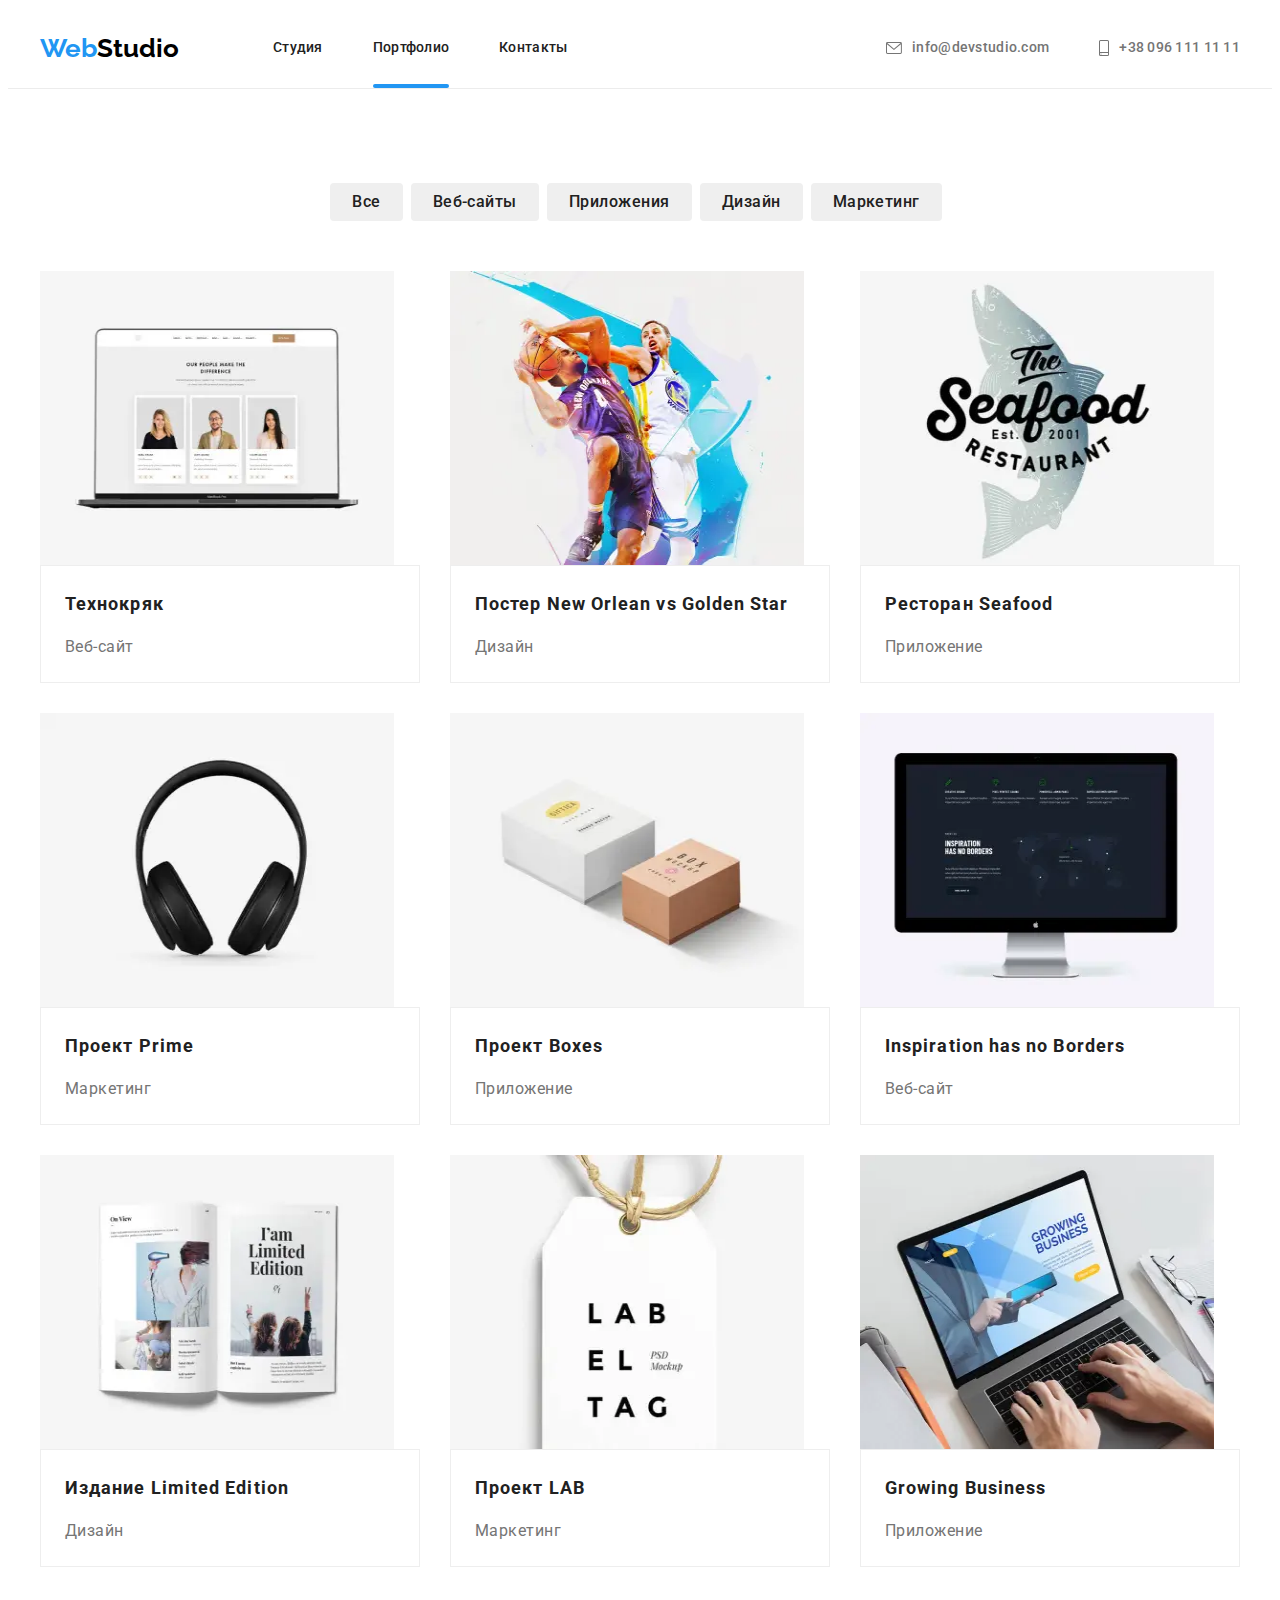
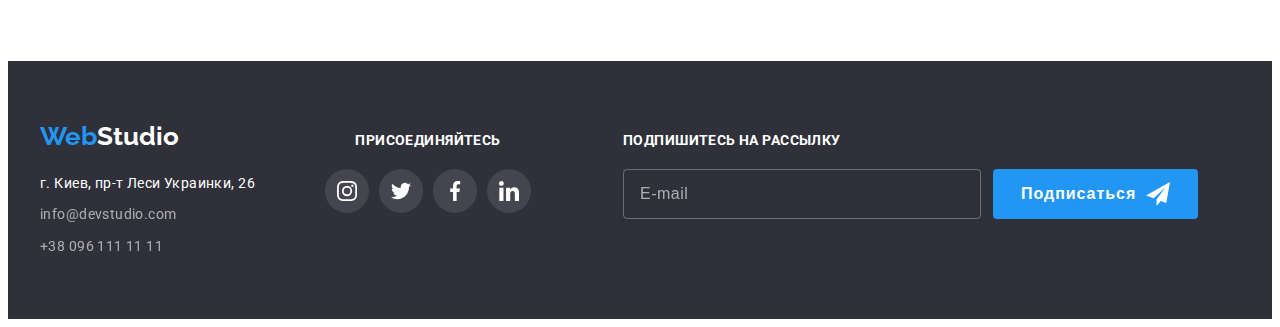
==== commit 4d02649b: "hw-8  ver.1.0" ====
--- a/portfolio.html
+++ b/portfolio.html
@@ -23,10 +23,10 @@
             <a href="./index.html" class="logo header__logo link"><span class="logo_color_blue">Web</span>Studio</a>
             <ul class="nav-list list">
                 <li class="nav-list__item">
-                    <a href="./index.html" class="nav-list__link link current">Студия</a>
+                    <a href="./index.html" class="nav-list__link link">Студия</a>
                 </li>
                 <li class="nav-list__item">
-                    <a href="./portfolio.html" class="nav-list__link link">Портфолио</a>
+                    <a href="./portfolio.html" class="nav-list__link link current">Портфолио</a>
                 </li>
                 <li class="nav-list__item">
                     <a href="" class="nav-list__link link">Контакты</a>
--- a/css/main.min.css
+++ b/css/main.min.css
@@ -1,2 +1,2 @@
-:root{--primary-font-family: 'Roboto', sans-serif;--secondary-font-famile: 'Raleway', sans-serif;--primary-txt-color: #757575;--title-txt-color: #212121;--primary-white-color: #ffffff;--accent-color: #2196f3;--button-hover: #188ce8;--primary-black-color: #000;--bg-color-hero-footer: #2f303a;--secondary-bg-color: #f5f4fa;--main-icon-color: #afb1b8;--main-timing-function: cubic-bezier(0.4, 0, 0.2, 1)}.visually-hidden{position:absolute;width:1px;height:1px;margin:-1px;border:0;padding:0;white-space:nowrap;clip-path:inset(100%);clip:rect(0 0 0 0);overflow:hidden}body{font-family:'Roboto', sans-serif;color:var(--primary-txt-color)}h1,h2,h3,h4,h5,h6,p{margin-top:0;margin-bottom:0}ul,ol{margin-top:0;margin-bottom:0;padding-left:0}img{display:block;max-width:100%;height:auto}.link{text-decoration:none}.list{list-style:none}.section{padding-top:60px;padding-bottom:60px}@media screen and (min-width: 1200px){.section{padding-top:94px;padding-bottom:94px}}.button{font-family:inherit;cursor:pointer;border-style:none;border-radius:4px}.current{color:var(--accent-color)}.container{padding-left:15px;padding-right:15px}@media screen and (min-width: 480px){.container{width:480px;margin-left:auto;margin-right:auto}}@media screen and (min-width: 768px){.container{width:768px}}@media screen and (min-width: 1200px){.container{width:1200px}}.header__logo{font-family:Raleway;font-weight:700;font-size:26px;line-height:1.19;color:var(--primary-black-color)}@media screen and (min-width: 768px){.header__logo{margin-right:88px}}@media screen and (min-width: 1200px){.header__logo{margin-right:94px}}.logo_color_blue{color:var(--accent-color)}@media screen and (max-width: 767px){.mobile-menu{z-index:1;position:absolute;top:0;left:0;width:100%;height:100vh;overflow:auto;opacity:0;visibility:hidden;pointer-events:none;transition:opacity 250ms var(--main-timing-function),visibility 250ms var(--main-timing-function);background-color:var(--primary-white-color)}.mobile-menu.is-open{opacity:1;visibility:visible;pointer-events:auto}.mobile-menu__container{position:relative;padding-top:48px;padding-bottom:48px;padding-right:40px}.mobile-menu__close-btn{position:absolute;top:10px;right:15px;background-color:transparent;border:none;padding:0;line-height:0;cursor:pointer;transition:fill 250ms var(--main-timing-function)}.mobile-menu__close-btn:hover,.mobile-menu__close-btn:focus{fill:var(--accent-color)}.mobile-nav-list__item:not(:last-child){margin-bottom:32px}.mobile-nav-list__link{display:block;font-weight:500;font-size:40px;line-height:1.17;letter-spacing:0.02em;color:var(--title-txt-color);transition:color 250ms cubic-bezier(0.4, 0, 0.2, 1)}.mobile-nav-list__link:hover,.mobile-nav-list__link:focus{color:var(--accent-color)}.mobile-contacts-list__link_phone{display:block;margin-top:302px;margin-bottom:32px;font-weight:500;font-size:34px;line-height:1.18;letter-spacing:0.02em;color:var(--accent-color)}.mobile-contacts-list__link_email{display:block;margin-bottom:64px;font-weight:500;font-size:24px;line-height:1.17;letter-spacing:0.02em;color:var(--primary-txt-color)}.mobile-social-list{display:flex;justify-content:flex-start;align-items:center}.mobile-social-list__link{font-weight:500;font-size:18px;line-height:1.22;letter-spacing:0.02em;color:var(--accent-color)}.mobile-social-list__item:not(:last-child){position:relative;display:block;margin-right:20px}.mobile-social-list__item:not(:last-child)::after{content:'';position:absolute;display:inline-block;line-height:0;top:50%;width:22px;height:0px;border:1px solid rgba(33,33,33,0.2);transform:rotate(90deg)}}.footer__logo{display:flex;justify-content:center;align-items:center;margin-bottom:20px;font-family:Raleway;font-weight:700;font-size:26px;line-height:1.19;color:var(--primary-white-color)}@media screen and (min-width: 768px){.footer__logo{justify-content:center;align-items:baseline}}@media screen and (min-width: 1200px){.footer__logo{justify-content:flex-start}}.modal-button{display:flex;margin-left:auto;margin-right:auto;min-width:200px;padding:10px 32px;font-weight:700;font-size:16px;line-height:1.87;align-items:center;text-align:center;letter-spacing:0.06em;background-color:var(--accent-color);color:var(--primary-white-color);transition:background-color 250ms var(--main-timing-function)}.modal-button:hover,.modal-button:focus{background-color:var(--button-hover)}.title_main{margin-left:auto;margin-right:auto;margin-bottom:30px;font-weight:900;text-align:center;letter-spacing:0.06em;text-transform:uppercase;color:var(--primary-white-color);background-color:var(--bg--hero-footer)}@media screen and (min-width: 768px){.title_main{max-width:360px;font-size:26px;line-height:1.62}}@media screen and (min-width: 1200px){.title_main{max-width:700px;font-size:44px;line-height:1.36}}.title{margin-bottom:50px;font-weight:700;font-size:36px;line-height:1.17;text-align:center;letter-spacing:0.03em;color:var(--title-txt-color)}.social-list{display:flex;justify-content:space-between}.social-list__link{display:flex;align-items:center;justify-content:center;width:44px;height:44px;background-color:#ffffff;border-radius:50%;transition:background-color 250ms var(--main-timing-function),fiil 250ms cubic-bezier(0.4, 0, 0.2, 1)}.social-list__link:hover,.social-list__link:focus{background-color:var(--accent-color)}.social-list__icon{fill:var(--main-icon-color)}.social-list__link:hover .social-list__icon,.social-list__link:focus .social-list__icon{fill:#ffffff}.portfolio_filter{margin-bottom:40px}.portfolio-filter-list{display:flex;flex-direction:row;flex-wrap:wrap}.portfolio-filter-list__item{margin-right:8px}.filter-button{padding:6px 22px;font-weight:500;font-size:16px;line-height:1.62;text-align:center;letter-spacing:0.03em;color:var(--title-txt-color);transition:background-color 250ms var(--main-timing-function),color 250ms var(--main-timing-function),box-shadow 250ms var(--main-timing-function)}.filter-button:hover,.filter-button:focus{background-color:var(--accent-color);color:var(--primary-white-color);box-shadow:0px 3px 1px rgba(0,0,0,0.1),0px 1px 2px rgba(0,0,0,0.08),0px 2px 2px rgba(0,0,0,0.12)}@media screen and (max-width: 768px){.portfolio-filter-list__item:not(:nth-last-child(-n+2)){margin-bottom:15px}}@media screen and (min-width: 768px){.portfolio_filter{margin-bottom:30px}.portfolio-filter-list{display:flex;flex-direction:row;justify-content:center;align-items:center}}@media screen and (min-width: 1200px){.portfolio_filter{margin-bottom:50px}}.backdrop{position:fixed;top:0;left:0;width:100vw;height:100vh;background-color:rgba(0,0,0,0.2);opacity:1;transition:opacity 500ms var(--main-timing-function),visibility 500ms var(--main-timing-function)}.backdrop.is-hidden{opacity:0;visibility:hidden;pointer-events:none}.backdrop.is-hidden .modal{transform:translate(-50%, -50%) scale(2)}.modal{position:absolute;top:50%;left:50%;width:450px;height:610px;background-color:var(--primary-white-color);transform:translate(-50%, -50%) scale(1);transition:transform 500ms var(--main-timing-function);padding:40px 40px}.modal__close-btn{position:absolute;top:8px;right:8px;display:flex;justify-content:center;align-items:center;width:30px;height:30px;border-radius:50%;border:1px solid rgba(0,0,0,0.1);background-color:transparent;padding:0;cursor:pointer;transition:fill 250ms var(--main-timing-function)}.modal__close-btn:focus,.modal__close-btn:hover{fill:var(--accent-color)}@media screen and (min-width: 1200px){.modal{width:528px;height:580px}}.contact-form__field{display:block;margin-bottom:10px}.contact-form__title_main{display:inline-block;margin-bottom:12px;font-weight:700;font-size:20px;line-height:1.5;text-align:center;letter-spacing:0.03em;color:var(--title-txt-color)}.contact-form__input-wrapper{position:relative;display:block;margin-top:4px}.contact-form__input{width:100%;height:40px;padding-left:42px;border-radius:4px;border:1px solid rgba(33,33,33,0.2);box-sizing:border-box;transition:border-color 250ms var(--main-timing-function);cursor:pointer}.contact-form__input:focus{outline:none;border-color:var(--accent-color)}.contact-form__title{font-size:12px;line-height:1.17;letter-spacing:0.01em;color:var(--primary-txt-color)}.contact-form__icon{position:absolute;display:block;top:50%;left:12px;transform:translateY(-50%);fill:var(--title-txt-color);transition:fill 250ms var(--main-timing-function)}.contact-form-input:focus+.contact-form__icon{fill:var(--accent-color)}.contact-form__message{width:100%;height:120px;margin-top:4px;margin-bottom:10px;border:1px solid rgba(33,33,33,0.2);border-radius:4px;padding:12px 16px;resize:none;transition:border-color 250ms var(--main-timing-function);cursor:pointer}.contact-form__message::placeholder{font-size:14px;line-height:1.14;letter-spacing:0.01em;color:rgba(117,117,117,0.5)}.contact-form__message:focus{outline:none;border-color:var(--accent-color)}.contact-form__checkbox-wrapper{margin-bottom:30px}.contact-form__checkbox-label{display:flex;align-items:center}.contact-form__checkbox-label::before{display:inline-block;width:16px;height:16px;border:2px solid var(--title-txt-color);border-radius:2px;content:'';cursor:pointer;margin-right:10px}.contact-form__checkbox:checked+.contact-form__checkbox-label::before{background-image:url("../images/check.svg");border:none}.contact-form__checkbox:focus+.contact-form__checkbox-label::before{box-shadow:inset 0px 0px 4px var(--accent-color)}.accept-policy__title{font-size:12px;line-height:1.17;letter-spacing:0.03em;color:var(--primary-txt-color)}.accept-policy__link{color:var(--accent-color)}.contact-form__submit-btn{display:block;margin:0 auto;min-width:200px;padding:10px 56px;font-weight:700;font-size:16px;line-height:1.87;align-items:center;text-align:center;letter-spacing:0.06em;border-radius:4px;border:none;background-color:var(--accent-color);color:var(--primary-white-color);box-shadow:0px 4px 4px rgba(0,0,0,0.15);transition:background-color 250ms var(--main-timing-function)}.contact-form__submit-btn:hover,.contact-form__submit-btn:focus{background-color:var(--button-hover)}@media screen and (min-width: 1200px){.contact-form__title_main{font-size:20px;line-height:1.15}.accept-policy__title{font-size:14px;line-height:1.71}.contact-form__checkbox-wrapper{margin-left:12px}}.subscribe-container{display:flex;justify-content:center;align-items:center}.subscribe-form__title{display:flex;justify-content:center;margin-bottom:0;margin-top:0;padding-bottom:20px;color:var(--primary-white-color);font-weight:700;font-size:14px;line-height:1.14;letter-spacing:0.03em;text-transform:uppercase}.subscribe-form__field{margin-bottom:20px}.subscribe-form__input{display:flex;padding-left:16px;min-width:450px;height:50px;background-color:transparent;border:1px solid rgba(255,255,255,0.3);box-sizing:border-box;filter:drop-shadow(0px 4px 4px rgba(0,0,0,0.15));border-radius:4px;cursor:pointer;color:var(--primary-white-color)}.subscribe-form__input::placeholder{font-size:16px;line-height:1.25;align-items:center;letter-spacing:0.03em;color:rgba(255,255,255,0.6)}.subscribe-form__button{display:flex;min-width:200px;height:50px;padding:10px 28px;border-radius:4px;border:none;font-weight:700;font-size:16px;line-height:1.87;align-items:center;text-align:center;letter-spacing:0.06em;background-color:var(--accent-color);color:var(--primary-white-color);cursor:pointer}.subscribe-form__button::after{content:'';width:24px;height:24px;margin-left:10px;background-image:url("../images/send.svg")}@media screen and (max-width: 1199px){.subscribe-form__wrapper{display:flex;flex-direction:column;justify-content:center;align-items:center}}@media screen and (min-width: 1200px){.subscribe-container{justify-content:left;align-items:baseline}.subscribe-form__wrapper{display:flex;justify-content:left;align-items:baseline}.subscribe-form__title{justify-content:left}.subscribe-form__field{margin-right:12px}.subscribe-form__input{min-width:358px}}.header-container{display:flex;justify-content:space-between;align-items:center}.header{position:relative;padding-top:6px;padding-bottom:16px;background-color:var(--primary-white-color);border-bottom:1px solid #ececec}@media screen and (min-width: 480px){.header{padding-top:26px;padding-bottom:26px}}@media screen and (max-width: 767px){.nav-list{display:none}.contacts-list{display:none}.mobile-menu-btn{background-color:transparent;border:none;padding:0;line-height:0;cursor:pointer}.mobile-menu-btn__icon{transition:fill 250ms var(--main-timing-function)}.mobile-menu-btn__icon:hover,.mobile-menu-btn__icon:focus{fill:var(--accent-color)}}@media screen and (min-width: 768px){.mobile-menu-btn{display:none}.mobile-menu{display:none}.header{padding-top:0;padding-bottom:0}.navigation{display:flex;align-items:center}.nav-list{display:flex;align-items:center}.nav-list__item:not(:last-child){margin-right:50px}.nav-list__link{position:relative;display:block;padding-top:32px;padding-bottom:32px;font-weight:500;font-size:14px;line-height:1.14;letter-spacing:0.02em;color:var(--title-txt-color);transition:color 250ms cubic-bezier(0.4, 0, 0.2, 1)}.nav-list__link:hover,.nav-list__link:focus{color:var(--accent-color)}.nav-list__link.current::after{content:'';position:absolute;display:block;bottom:0;left:0;width:100%;height:4px;background-color:var(--accent-color);border-radius:2px;animation:blue-line 250ms var(--main-timing-function)}@keyframes blue-line{0%{transform:scaleX(0) scaleY(0)}100%{transform:scaleX(1) scaleY(1)}}.contacts-list{margin-left:auto}.contacts-list__link{display:flex;justify-content:flex-start;align-items:center;padding-top:8px;padding-bottom:8px;font-weight:500;font-size:12px;line-height:1.17;letter-spacing:0.02em;color:var(--primary-txt-color);transition:color 250ms var(--main-timing-function)}.contacts-list__link:hover,.contacts-list__link:focus{color:var(--accent-color)}.contacts-list__icon{margin-right:8px;fill:currentColor}.contacts-list__icon:hover,.contacts-list__icon:focus{fill:currentColor}}@media screen and (min-width: 1200px){.contacts-list{display:flex;align-items:center;margin-left:auto}.contacts-list__item:not(:last-child){margin-right:50px}.contacts-list__link{display:flex;justify-content:center;align-items:center;padding-top:8px;padding-bottom:8px;font-weight:500;font-size:14px;line-height:1.14;letter-spacing:0.02em;color:var(--primary-txt-color);transition:color 250ms var(--main-timing-function)}.contacts-list__link:hover,.contacts-list__link:focus{color:var(--accent-color)}.contacts-list__icon{margin-right:10px;fill:currentColor}.contacts-list__icon:hover,.contacts-list__icon:focus{fill:currentColor}}.hero-section{background-image:linear-gradient(rgba(47,48,58,0.4), rgba(47,48,58,0.4)),url("../images/mobile/bg-hero.jpg");background-color:#c4c4c4;background-size:480px 400px;background-position:center;background-repeat:no-repeat;padding-top:118px;padding-bottom:118px}@media (min-device-pixel-ratio: 2), (min-resolution: 192dpi), (min-resolution: 2dppx){.box{background-image:url("../images/mobile/bg-hero@2x.jpg")}}@media screen and (min-width: 768px){.hero-section{background-image:linear-gradient(rgba(47,48,58,0.4), rgba(47,48,58,0.4)),url("../images/tablet/bg-hero.jpg");background-color:#c4c4c4;background-size:768px 400px}}@media screen and (min-width: 768px) and (min-device-pixel-ratio: 2), screen and (min-width: 768px) and (min-resolution: 192dpi), screen and (min-width: 768px) and (min-resolution: 2dppx){.box{background-image:url("../images/tablet/bg-hero@2x.jpg")}}@media screen and (min-width: 1200px){.hero-section{background-image:linear-gradient(rgba(47,48,58,0.4), rgba(47,48,58,0.4)),url("../images/desktop/bg-hero.jpg");background-color:#c4c4c4;background-size:1600px 600px;padding-top:200px;padding-bottom:200px}}@media screen and (min-width: 1200px) and (min-device-pixel-ratio: 2), screen and (min-width: 1200px) and (min-resolution: 192dpi), screen and (min-width: 1200px) and (min-resolution: 2dppx){.box{background-image:url("../images/desktop/bg-hero@2x.jpg")}}.advantages__list{display:flex;flex-direction:column;flex-wrap:wrap}.advantages__icon-container{display:flex;align-items:center;justify-content:center;margin-bottom:30px;width:450px;height:120px;background-color:var(--secondary-bg-color)}.advantages__icon{padding-right:auto;padding-left:auto}.advantages-list__item{max-width:450px;margin-bottom:30px}.advantages__subtitle{margin-bottom:10px;font-weight:700;font-size:14px;line-height:1.14;letter-spacing:0.03em;text-transform:uppercase;color:var(--title-txt-color)}.advantages__description{font-size:14px;line-height:1.71;letter-spacing:0.03em}@media screen and (min-width: 768px){.advantages__list{flex-direction:row}.advantages__icon-container{width:354px;height:120px}.advantages__icon-container{width:354px;height:120px}.advantages__icon-container:not(:nth-child(even)){margin-right:30px}.advantages-list__item{max-width:354px;flex-basis:calc((100% - 30px) / 2)}.advantages-list__item:not(:nth-child(even)){margin-right:30px}}@media screen and (min-width: 1200px){.advantages__icon-container{width:270px;height:120px}.advantages__icon-container:not(:last-child){margin-right:30px}.advantages-list__item{max-width:270px;flex-basis:calc((100% - 30px) / 4)}.advantages-list__item:not(:last-child){margin-right:30px}}@media screen and (max-width: 1200px){.employment{display:none}}@media screen and (min-width: 1200px){.employment.section{padding-top:0}.employment-list{display:flex;flex-direction:row}.employment-list__item{flex-basis:calc((100% - 30px) / 3)}.employment-list__item:not(:last-child){margin-right:30px}.employment-list__item-wrapper{position:relative}.employment-list__overlay{position:absolute;bottom:0;left:0;width:100%;height:70px;display:flex;justify-content:center;align-items:center;background-color:rgba(47,48,58,0.8);color:var(--primary-white-color);font-weight:700;font-size:14px;line-height:1.14;letter-spacing:0.03em;text-transform:uppercase}}.team{background-color:var(--secondary-bg-color)}.team-list{display:flex;flex-direction:column;flex-wrap:wrap;align-items:center}.team-list__item{margin-bottom:30px}.team-list__img{width:450px;height:460px}.team-list__content-wrapper{padding-top:30px;padding-bottom:24px;padding-left:122px;padding-right:122px;background:#ffffff;box-shadow:0px 1px 3px #0000001f, 0px 1px 1px #00000024, 0px 2px 1px #00000033;border-radius:0px 0px 4px 4px}.team-list__subtitle{margin-bottom:10px;font-weight:500;font-size:16px;line-height:1.19;text-align:center;letter-spacing:0.03em;color:var(--title-txt-color)}.team-list__description{padding-bottom:16px;font-size:16px;line-height:1.19;text-align:center;letter-spacing:0.03em}@media screen and (min-width: 768px){.team-list{flex-direction:row}.team-list__item{margin-bottom:30px}.team-list__item:not(:nth-child(even)){margin-right:30px}.team-list__img{width:354px;height:374px}.team-list__content-wrapper{padding-left:74px;padding-right:74px}}@media screen and (min-width: 1200px){.team-list__img{width:270px;height:260px}.team-list__item{margin-bottom:0;flex-basis:calc((100% - 30px * 4) / 4)}.team-list__item:not(:last-child){margin-right:30px}.team-list__content-wrapper{padding-bottom:30px;padding-left:32px;padding-right:32px}}.clients-list{display:flex;flex-direction:row;flex-wrap:wrap}.clients-list__link{display:flex;align-items:center;justify-content:center;width:210px;height:92px;border:1px solid var(--main-icon-color);border-radius:4px;transition:border-color 500ms var(--main-timing-function)}.clients-list__link:hover,.clients-list__link:focus{border-color:var(--accent-color)}.clients-list__icon{fill:var(--main-icon-color);transition:fill 250ms var(--main-timing-function)}.clients-list__link:hover .clients-list__icon,.clients-list__link:focus .clients-list__icon{fill:var(--accent-color)}@media screen and (min-width: 480px) and (max-width: 767px){.clients{overflow:auto}.clients-list__item:not(:nth-last-child(-n+2)){margin-bottom:30px}.clients-list__item:not(:nth-child(even)){margin-right:30px}}@media screen and (min-width: 768px) and (max-width: 1200px){.clients-list__item{flex-basis:calc((100% - 30px * 3) / 3)}.clients-list__item:not(:nth-child(3n)){margin-right:30px}.clients-list__item:not(:nth-last-child(-3n+6)){margin-bottom:30px}.clients-list__link{width:226px}}@media screen and (min-width: 1200px){.clients-list{flex-wrap:nowrap;justify-content:space-between}.clients-list__link{width:170px}}.footer{padding-top:60px;padding-bottom:60px;background-color:var(--bg-color-hero-footer)}.address-list__link{font-style:normal;font-size:14px;line-height:171%;letter-spacing:0.03em;color:var(--primary-white-color);transition:color 250ms var(--main-timing-function)}.address-list__link:hover,.address-list__link:focus{color:var(--accent-color)}.address_opacity{opacity:60%}.address-list__item:not(:last-child){margin-bottom:8px}.join-us__title{display:flex;justify-content:center;align-items:center;margin-bottom:0;margin-top:0;padding-bottom:20px;color:var(--primary-white-color);font-weight:700;font-size:14px;line-height:1.14;letter-spacing:0.03em;text-transform:uppercase}.join-us-list{display:flex;justify-content:center;align-items:center}.join-us-list__item:not(:last-child){padding-right:10px}.join-us-list__link{display:flex;align-items:center;justify-content:center;width:44px;height:44px;background-color:rgba(255,255,255,0.1);border-radius:50%;transition:background-color 250ms var(--main-timing-function)}.join-us-list__link:hover,.join-us-list__link:focus{background-color:var(--accent-color)}.join-us-list__icon{fill:var(--primary-white-color)}@media screen and (max-width: 1199px){.address{margin-bottom:60px}.address-list{text-align:center}.join-us-list{padding-bottom:60px}}@media screen and (min-width: 768px){.footer-container__wrapper{display:flex;justify-content:center;align-items:flex-start}.contact-container{padding-right:165px}}@media screen and (min-width: 1200px){.footer-container{display:flex;justify-content:flex-start;align-items:baseline}.footer-container__wrapper{align-items:baseline}.contact-container{padding-right:70px}.join-us{padding-right:92px}}.portfolio-list{display:flex;flex-wrap:wrap;flex-direction:column;align-items:center}.portfolio-list__link{display:block;cursor:pointer;transition:box-shadow 250ms var(--main-timing-function)}.portfolio-list__link:hover,.portfolio-list__link:focus{border:1px solid #eeeeee;box-sizing:border-box;box-shadow:0px 1px 1px rgba(0,0,0,0.12),0px 4px 4px rgba(0,0,0,0.06),1px 4px 6px rgba(0,0,0,0.16)}.portfolio-list__img{width:450px;height:294px}.portfolio-list__item{margin-bottom:30px}.portfolio-list__link-wrapper{position:relative;overflow:hidden}.portfolio-list__overlay{position:absolute;top:0;left:0;width:100%;height:100%;background-color:rgba(33,150,243,0.9);color:var(--primary-white-color);padding:63px 24px;font-size:18px;line-height:1.55;overflow:hidden;transform:translateY(100%);transition:transform 250ms var(--main-timing-function)}.portfolio-list__link:hover .portfolio-list__overlay,.portfolio-list__link:focus .portfolio-list__overlay{transform:translateY(0%)}.portfolio__content-wrapper{padding:20px 24px;border:1px solid #eeeeee;box-sizing:border-box}.portfolio__subtitle{margin-bottom:10px;font-weight:700;font-size:18px;line-height:2;letter-spacing:0.06em;color:var(--title-txt-color)}.portfolio__description{font-size:16px;line-height:1.87;letter-spacing:0.03em;color:var(--primary-txt-color)}@media screen and (min-width: 768px){.portfolio-list__link{height:100%}.portfolio-list__img{width:354px}.portfolio-list{flex-direction:row;margin-right:-30px;margin-bottom:-30px}.portfolio-list__item{margin-bottom:30px}.portfolio-list__item:not(:nth-child(even)){margin-right:30px}}@media screen and (min-width: 768px) and (min-width: 1200px){.portfolio-list__item{flex-basis:calc((100% - 90px) / 3);margin-right:30px;margin-bottom:30px}}
+:root{--primary-font-family: 'Roboto', sans-serif;--secondary-font-famile: 'Raleway', sans-serif;--primary-txt-color: #757575;--title-txt-color: #212121;--primary-white-color: #ffffff;--accent-color: #2196f3;--button-hover: #188ce8;--primary-black-color: #000;--bg-color-hero-footer: #2f303a;--secondary-bg-color: #f5f4fa;--main-icon-color: #afb1b8;--main-timing-function: cubic-bezier(0.4, 0, 0.2, 1)}.visually-hidden{position:absolute;width:1px;height:1px;margin:-1px;border:0;padding:0;white-space:nowrap;clip-path:inset(100%);clip:rect(0 0 0 0);overflow:hidden}body{font-family:'Roboto', sans-serif;color:var(--primary-txt-color)}h1,h2,h3,h4,h5,h6,p{margin-top:0;margin-bottom:0}ul,ol{margin-top:0;margin-bottom:0;padding-left:0}img{display:block;max-width:100%;height:auto}.link{text-decoration:none}.list{list-style:none}.button{font-family:inherit;cursor:pointer;border-style:none;border-radius:4px}.current{color:var(--accent-color)}.section{padding-top:60px;padding-bottom:60px}@media screen and (min-width: 1200px){.section{padding-top:94px;padding-bottom:94px}}.container{padding-left:15px;padding-right:15px}@media screen and (min-width: 480px){.container{width:480px;margin-left:auto;margin-right:auto}}@media screen and (min-width: 768px){.container{width:768px}}@media screen and (min-width: 1200px){.container{width:1200px}}.header__logo{font-family:Raleway;font-weight:700;font-size:26px;line-height:1.19;color:var(--primary-black-color)}@media screen and (min-width: 768px){.header__logo{margin-right:88px}}@media screen and (min-width: 1200px){.header__logo{margin-right:94px}}.logo_color_blue{color:var(--accent-color)}.mobile-menu__container{display:flex;flex-direction:column;justify-content:space-between;height:100vh;position:relative;padding-top:48px;padding-bottom:48px;padding-right:40px}.mobile-contacts-social__wrapper{display:flex;flex-direction:column;justify-content:space-between}.mobile-social-list{display:flex;justify-content:flex-start;flex-wrap:wrap}.mobile-social-list__item{margin-bottom:10px}@media screen and (max-width: 767px){.mobile-menu{z-index:1;position:absolute;top:0;left:0;width:100%;height:100vh;overflow:auto;opacity:0;visibility:hidden;pointer-events:none;transition:opacity 250ms var(--main-timing-function),visibility 250ms var(--main-timing-function);background-color:var(--primary-white-color)}.mobile-menu.is-open{opacity:1;visibility:visible;pointer-events:auto}.mobile-menu__close-btn{position:absolute;top:10px;right:15px;background-color:transparent;border:none;padding:0;line-height:0;cursor:pointer;transition:fill 250ms var(--main-timing-function)}.mobile-menu__close-btn:hover,.mobile-menu__close-btn:focus{fill:var(--accent-color)}.mobile-nav-list__item:not(:last-child){margin-bottom:16px}.mobile-nav-list__link{display:block;font-weight:500;font-size:2.8rem;line-height:1.17;letter-spacing:0.02em;color:var(--title-txt-color);transition:color 250ms cubic-bezier(0.4, 0, 0.2, 1)}.mobile-nav-list__link:hover,.mobile-nav-list__link:focus{color:var(--accent-color)}.mobile-contacts-list__link_phone{display:block;margin-bottom:32px;font-weight:500;font-size:34px;line-height:1.18;letter-spacing:0.02em;color:var(--accent-color)}.mobile-contacts-list__link_email{display:block;margin-bottom:64px;font-weight:500;font-size:24px;line-height:1.17;letter-spacing:0.02em;color:var(--primary-txt-color)}.mobile-social-list{align-items:center}.mobile-social-list__link{font-weight:500;font-size:18px;line-height:1.22;letter-spacing:0.02em;color:var(--accent-color)}.mobile-social-list__item:not(:last-child){position:relative;display:block;margin-right:20px}.mobile-social-list__item:not(:last-child)::after{content:'';position:absolute;display:inline-block;line-height:0;top:50%;width:22px;height:0px;border:1px solid rgba(33,33,33,0.2);transform:rotate(90deg)}}.footer__logo{display:flex;justify-content:center;align-items:center;margin-bottom:20px;font-family:Raleway;font-weight:700;font-size:26px;line-height:1.19;color:var(--primary-white-color)}@media screen and (min-width: 768px){.footer__logo{justify-content:center;align-items:baseline}}@media screen and (min-width: 1200px){.footer__logo{justify-content:flex-start}}.modal-button{display:flex;margin-left:auto;margin-right:auto;min-width:200px;padding:10px 32px;font-weight:700;font-size:16px;line-height:1.87;align-items:center;text-align:center;letter-spacing:0.06em;background-color:var(--accent-color);color:var(--primary-white-color);transition:background-color 250ms var(--main-timing-function)}.modal-button:hover,.modal-button:focus{background-color:var(--button-hover)}.title_main{margin-left:auto;margin-right:auto;margin-bottom:30px;font-weight:900;text-align:center;letter-spacing:0.06em;text-transform:uppercase;color:var(--primary-white-color);background-color:var(--bg--hero-footer)}@media screen and (min-width: 768px){.title_main{max-width:360px;font-size:26px;line-height:1.62}}@media screen and (min-width: 1200px){.title_main{max-width:700px;font-size:44px;line-height:1.36}}.title{margin-bottom:50px;font-weight:700;font-size:36px;line-height:1.17;text-align:center;letter-spacing:0.03em;color:var(--title-txt-color)}.social-list{display:flex;justify-content:space-between}.social-list__link{display:flex;align-items:center;justify-content:center;width:44px;height:44px;background-color:#ffffff;border-radius:50%;transition:background-color 250ms var(--main-timing-function),fiil 250ms cubic-bezier(0.4, 0, 0.2, 1)}.social-list__link:hover,.social-list__link:focus{background-color:var(--accent-color)}.social-list__icon{fill:var(--main-icon-color)}.social-list__link:hover .social-list__icon,.social-list__link:focus .social-list__icon{fill:#ffffff}.portfolio_filter{margin-bottom:40px}.portfolio-filter-list{display:flex;flex-direction:row;flex-wrap:wrap}.portfolio-filter-list__item{margin-right:8px}.filter-button{padding:6px 22px;font-weight:500;font-size:16px;line-height:1.62;text-align:center;letter-spacing:0.03em;color:var(--title-txt-color);transition:background-color 250ms var(--main-timing-function),color 250ms var(--main-timing-function),box-shadow 250ms var(--main-timing-function)}.filter-button:hover,.filter-button:focus{background-color:var(--accent-color);color:var(--primary-white-color);box-shadow:0px 3px 1px rgba(0,0,0,0.1),0px 1px 2px rgba(0,0,0,0.08),0px 2px 2px rgba(0,0,0,0.12)}@media screen and (max-width: 768px){.portfolio-filter-list__item:not(:nth-last-child(-n+2)){margin-bottom:15px}}@media screen and (min-width: 768px){.portfolio_filter{margin-bottom:30px}.portfolio-filter-list{display:flex;flex-direction:row;justify-content:center;align-items:center}}@media screen and (min-width: 1200px){.portfolio_filter{margin-bottom:50px}}.backdrop{position:fixed;top:0;left:0;width:100vw;height:100vh;background-color:rgba(0,0,0,0.2);opacity:1;transition:opacity 500ms var(--main-timing-function),visibility 500ms var(--main-timing-function)}.backdrop.is-hidden{opacity:0;visibility:hidden;pointer-events:none}.backdrop.is-hidden .modal{transform:translate(-50%, -50%) scale(2)}.modal{position:absolute;top:50%;left:50%;width:450px;height:610px;background-color:var(--primary-white-color);transform:translate(-50%, -50%) scale(1);transition:transform 500ms var(--main-timing-function);padding:40px 40px}.modal__close-btn{position:absolute;top:8px;right:8px;display:flex;justify-content:center;align-items:center;width:30px;height:30px;border-radius:50%;border:1px solid rgba(0,0,0,0.1);background-color:transparent;padding:0;cursor:pointer;transition:fill 250ms var(--main-timing-function)}.modal__close-btn:focus,.modal__close-btn:hover{fill:var(--accent-color)}@media screen and (min-width: 1200px){.modal{width:528px;height:580px}}.contact-form__field{display:block;margin-bottom:10px}.contact-form__title_main{display:inline-block;margin-bottom:12px;font-weight:700;font-size:20px;line-height:1.5;text-align:center;letter-spacing:0.03em;color:var(--title-txt-color)}.contact-form__input-wrapper{position:relative;display:block;margin-top:4px}.contact-form__input{width:100%;height:40px;padding-left:42px;border-radius:4px;border:1px solid rgba(33,33,33,0.2);box-sizing:border-box;transition:border-color 250ms var(--main-timing-function);cursor:pointer}.contact-form__input:focus{outline:none;border-color:var(--accent-color)}.contact-form__title{font-size:12px;line-height:1.17;letter-spacing:0.01em;color:var(--primary-txt-color)}.contact-form__icon{position:absolute;display:block;top:50%;left:12px;transform:translateY(-50%);fill:var(--title-txt-color);transition:fill 250ms var(--main-timing-function)}.contact-form-input:focus+.contact-form__icon{fill:var(--accent-color)}.contact-form__message{width:100%;height:120px;margin-top:4px;margin-bottom:10px;border:1px solid rgba(33,33,33,0.2);border-radius:4px;padding:12px 16px;resize:none;transition:border-color 250ms var(--main-timing-function);cursor:pointer}.contact-form__message::placeholder{font-size:14px;line-height:1.14;letter-spacing:0.01em;color:rgba(117,117,117,0.5)}.contact-form__message:focus{outline:none;border-color:var(--accent-color)}.contact-form__checkbox-wrapper{margin-bottom:30px}.contact-form__checkbox-label{display:flex;align-items:center}.contact-form__checkbox-label::before{display:inline-block;width:16px;height:16px;border:2px solid var(--title-txt-color);border-radius:2px;content:'';cursor:pointer;margin-right:10px}.contact-form__checkbox:checked+.contact-form__checkbox-label::before{background-image:url("../images/check.svg");border:none}.contact-form__checkbox:focus+.contact-form__checkbox-label::before{box-shadow:inset 0px 0px 4px var(--accent-color)}.accept-policy__title{font-size:12px;line-height:1.17;letter-spacing:0.03em;color:var(--primary-txt-color)}.accept-policy__link{color:var(--accent-color)}.contact-form__submit-btn{display:block;margin:0 auto;min-width:200px;padding:10px 56px;font-weight:700;font-size:16px;line-height:1.87;align-items:center;text-align:center;letter-spacing:0.06em;border-radius:4px;border:none;background-color:var(--accent-color);color:var(--primary-white-color);box-shadow:0px 4px 4px rgba(0,0,0,0.15);transition:background-color 250ms var(--main-timing-function)}.contact-form__submit-btn:hover,.contact-form__submit-btn:focus{background-color:var(--button-hover)}@media screen and (min-width: 1200px){.contact-form__title_main{font-size:20px;line-height:1.15}.accept-policy__title{font-size:14px;line-height:1.71}.contact-form__checkbox-wrapper{margin-left:12px}}.subscribe-container{display:flex;justify-content:center;align-items:center}.subscribe-form__title{display:flex;justify-content:center;margin-bottom:0;margin-top:0;padding-bottom:20px;color:var(--primary-white-color);font-weight:700;font-size:14px;line-height:1.14;letter-spacing:0.03em;text-transform:uppercase}.subscribe-form__field{margin-bottom:20px}.subscribe-form__input{display:flex;padding-left:16px;height:50px;background-color:transparent;border:1px solid rgba(255,255,255,0.3);box-sizing:border-box;filter:drop-shadow(0px 4px 4px rgba(0,0,0,0.15));border-radius:4px;cursor:pointer;color:var(--primary-white-color)}.subscribe-form__input::placeholder{font-size:16px;line-height:1.25;align-items:center;letter-spacing:0.03em;color:rgba(255,255,255,0.6)}.subscribe-form__button{display:flex;min-width:200px;height:50px;padding:10px 28px;border-radius:4px;border:none;font-weight:700;font-size:16px;line-height:1.87;align-items:center;text-align:center;letter-spacing:0.06em;background-color:var(--accent-color);color:var(--primary-white-color);cursor:pointer}.subscribe-form__button::after{content:'';width:24px;height:24px;margin-left:10px;background-image:url("../images/send.svg")}@media screen and (min-width: 480px){.subscribe-form__input{min-width:450px}}@media screen and (max-width: 1199px){.subscribe-form__wrapper{display:flex;flex-direction:column;justify-content:center;align-items:center}}@media screen and (min-width: 1200px){.subscribe-container{justify-content:left;align-items:baseline}.subscribe-form__wrapper{display:flex;justify-content:left;align-items:baseline}.subscribe-form__title{justify-content:left}.subscribe-form__field{margin-right:12px}.subscribe-form__input{min-width:358px}}.header-container{display:flex;justify-content:space-between;align-items:center}.header{position:relative;padding-top:6px;padding-bottom:16px;background-color:var(--primary-white-color);border-bottom:1px solid #ececec}@media screen and (min-width: 480px){.header{padding-top:26px;padding-bottom:26px}}@media screen and (max-width: 767px){.nav-list{display:none}.contacts-list{display:none}.mobile-menu-btn{background-color:transparent;border:none;padding:0;line-height:0;cursor:pointer}.mobile-menu-btn__icon{transition:fill 250ms var(--main-timing-function)}.mobile-menu-btn__icon:hover,.mobile-menu-btn__icon:focus{fill:var(--accent-color)}}@media screen and (min-width: 768px){.mobile-menu-btn{display:none}.mobile-menu{display:none}.header{padding-top:0;padding-bottom:0}.navigation{display:flex;align-items:center}.nav-list{display:flex;align-items:center}.nav-list__item:not(:last-child){margin-right:50px}.nav-list__link{position:relative;display:block;padding-top:32px;padding-bottom:32px;font-weight:500;font-size:14px;line-height:1.14;letter-spacing:0.02em;color:var(--title-txt-color);transition:color 250ms cubic-bezier(0.4, 0, 0.2, 1)}.nav-list__link:hover,.nav-list__link:focus{color:var(--accent-color)}.nav-list__link.current::after{content:'';position:absolute;display:block;bottom:0;left:0;width:100%;height:4px;background-color:var(--accent-color);border-radius:2px;animation:blue-line 250ms var(--main-timing-function)}@keyframes blue-line{0%{transform:scaleX(0) scaleY(0)}100%{transform:scaleX(1) scaleY(1)}}.contacts-list{margin-left:auto}.contacts-list__link{display:flex;justify-content:flex-start;align-items:center;padding-top:8px;padding-bottom:8px;font-weight:500;font-size:12px;line-height:1.17;letter-spacing:0.02em;color:var(--primary-txt-color);transition:color 250ms var(--main-timing-function)}.contacts-list__link:hover,.contacts-list__link:focus{color:var(--accent-color)}.contacts-list__icon{margin-right:8px;fill:currentColor}.contacts-list__icon:hover,.contacts-list__icon:focus{fill:currentColor}}@media screen and (min-width: 1200px){.contacts-list{display:flex;align-items:center;margin-left:auto}.contacts-list__item:not(:last-child){margin-right:50px}.contacts-list__link{display:flex;justify-content:center;align-items:center;padding-top:8px;padding-bottom:8px;font-weight:500;font-size:14px;line-height:1.14;letter-spacing:0.02em;color:var(--primary-txt-color);transition:color 250ms var(--main-timing-function)}.contacts-list__link:hover,.contacts-list__link:focus{color:var(--accent-color)}.contacts-list__icon{margin-right:10px;fill:currentColor}.contacts-list__icon:hover,.contacts-list__icon:focus{fill:currentColor}}.hero-section{background-image:linear-gradient(rgba(47,48,58,0.4), rgba(47,48,58,0.4)),url("../images/mobile/bg-hero.jpg");background-color:#c4c4c4;background-size:480px 400px;background-position:center;background-repeat:no-repeat;padding-top:118px;padding-bottom:118px}@media (min-device-pixel-ratio: 2), (min-resolution: 192dpi), (min-resolution: 2dppx){.box{background-image:url("../images/mobile/bg-hero@2x.jpg")}}@media screen and (min-width: 768px){.hero-section{background-image:linear-gradient(rgba(47,48,58,0.4), rgba(47,48,58,0.4)),url("../images/tablet/bg-hero.jpg");background-color:#c4c4c4;background-size:768px 400px}}@media screen and (min-width: 768px) and (min-device-pixel-ratio: 2), screen and (min-width: 768px) and (min-resolution: 192dpi), screen and (min-width: 768px) and (min-resolution: 2dppx){.box{background-image:url("../images/tablet/bg-hero@2x.jpg")}}@media screen and (min-width: 1200px){.hero-section{background-image:linear-gradient(rgba(47,48,58,0.4), rgba(47,48,58,0.4)),url("../images/desktop/bg-hero.jpg");background-color:#c4c4c4;background-size:1600px 600px;padding-top:200px;padding-bottom:200px}}@media screen and (min-width: 1200px) and (min-device-pixel-ratio: 2), screen and (min-width: 1200px) and (min-resolution: 192dpi), screen and (min-width: 1200px) and (min-resolution: 2dppx){.box{background-image:url("../images/desktop/bg-hero@2x.jpg")}}.advantages__list{display:flex;flex-direction:column;flex-wrap:wrap}.advantages__icon-container{display:flex;align-items:center;justify-content:center;margin-bottom:30px;background-color:var(--secondary-bg-color)}.advantages__icon{padding-right:auto;padding-left:auto}.advantages-list__item{max-width:450px;margin-bottom:30px}.advantages__subtitle{margin-bottom:10px;font-weight:700;font-size:14px;line-height:1.14;letter-spacing:0.03em;text-transform:uppercase;color:var(--title-txt-color)}.advantages__description{font-size:14px;line-height:1.71;letter-spacing:0.03em}@media screen and (min-width: 480px){.advantages__icon-container{width:450px;height:120px}}@media screen and (min-width: 768px){.advantages__list{flex-direction:row}.advantages__icon-container{width:354px;height:120px}.advantages__icon-container{width:354px;height:120px}.advantages__icon-container:not(:nth-child(even)){margin-right:30px}.advantages-list__item{max-width:354px;flex-basis:calc((100% - 30px) / 2)}.advantages-list__item:not(:nth-child(even)){margin-right:30px}}@media screen and (min-width: 1200px){.advantages__icon-container{width:270px;height:120px}.advantages__icon-container:not(:last-child){margin-right:30px}.advantages-list__item{max-width:270px;flex-basis:calc((100% - 30px) / 4)}.advantages-list__item:not(:last-child){margin-right:30px}}@media screen and (max-width: 1200px){.employment{display:none}}@media screen and (min-width: 1200px){.employment.section{padding-top:0}.employment-list{display:flex;flex-direction:row}.employment-list__item{flex-basis:calc((100% - 30px) / 3)}.employment-list__item:not(:last-child){margin-right:30px}.employment-list__item-wrapper{position:relative}.employment-list__overlay{position:absolute;bottom:0;left:0;width:100%;height:70px;display:flex;justify-content:center;align-items:center;background-color:rgba(47,48,58,0.8);color:var(--primary-white-color);font-weight:700;font-size:14px;line-height:1.14;letter-spacing:0.03em;text-transform:uppercase}}.team{background-color:var(--secondary-bg-color)}.team-list{display:flex;flex-direction:column;flex-wrap:wrap;align-items:center}.team-list__item{margin-bottom:30px}.team-list__content-wrapper{display:flex;flex-direction:column;flex-wrap:wrap;justify-content:center;align-items:center;padding-top:30px;padding-bottom:24px;background:#ffffff;box-shadow:0px 1px 3px #0000001f, 0px 1px 1px #00000024, 0px 2px 1px #00000033;border-radius:0px 0px 4px 4px}.team-list__subtitle{margin-bottom:10px;font-weight:500;font-size:16px;line-height:1.19;text-align:center;letter-spacing:0.03em;color:var(--title-txt-color)}.team-list__description{padding-bottom:16px;font-size:16px;line-height:1.19;text-align:center;letter-spacing:0.03em}@media screen and (min-width: 480px){.team-list__content-wrapper{padding-left:122px;padding-right:122px}.team-list__img{width:450px}}@media screen and (min-width: 768px){.team-list{flex-direction:row}.team-list__item{margin-bottom:30px}.team-list__item:not(:nth-child(even)){margin-right:30px}.team-list__img{width:354px;height:374px}.team-list__content-wrapper{padding-left:74px;padding-right:74px}}@media screen and (min-width: 1200px){.team-list__img{width:270px;height:260px}.team-list__item{margin-bottom:0;flex-basis:calc((100% - 30px * 4) / 4)}.team-list__item:not(:last-child){margin-right:30px}.team-list__content-wrapper{padding-bottom:30px;padding-left:32px;padding-right:32px}}.clients-list{display:flex;flex-direction:column;justify-content:center;align-items:center;margin-bottom:-30px}.clients-list__item{margin-bottom:30px}.clients-list__link{display:flex;align-items:center;justify-content:center;width:210px;height:92px;border:1px solid var(--main-icon-color);border-radius:4px;transition:border-color 500ms var(--main-timing-function)}.clients-list__link:hover,.clients-list__link:focus{border-color:var(--accent-color)}.clients-list__icon{fill:var(--main-icon-color);transition:fill 250ms var(--main-timing-function)}.clients-list__link:hover .clients-list__icon,.clients-list__link:focus .clients-list__icon{fill:var(--accent-color)}@media screen and (min-width: 480px){.clients-list{flex-direction:row;flex-wrap:wrap}}@media screen and (min-width: 480px) and (max-width: 767px){.clients-list__item:not(:nth-child(even)){margin-right:30px}}@media screen and (min-width: 768px) and (max-width: 1200px){.clients-list__item{flex-basis:calc((100% - 30px * 3) / 3)}.clients-list__item:not(:nth-child(3n)){margin-right:30px}.clients-list__link{width:226px}}@media screen and (min-width: 1200px){.clients-list{flex-wrap:nowrap;justify-content:space-between}.clients-list__link{width:170px}}.footer{padding-top:60px;padding-bottom:60px;background-color:var(--bg-color-hero-footer)}.address-list__link{font-style:normal;font-size:14px;line-height:171%;letter-spacing:0.03em;color:var(--primary-white-color);transition:color 250ms var(--main-timing-function)}.address-list__link:hover,.address-list__link:focus{color:var(--accent-color)}.address_opacity{opacity:60%}.address-list__item:not(:last-child){margin-bottom:8px}.join-us__title{display:flex;justify-content:center;align-items:center;margin-bottom:0;margin-top:0;padding-bottom:20px;color:var(--primary-white-color);font-weight:700;font-size:14px;line-height:1.14;letter-spacing:0.03em;text-transform:uppercase}.join-us-list{display:flex;justify-content:center;align-items:center}.join-us-list__item:not(:last-child){padding-right:10px}.join-us-list__link{display:flex;align-items:center;justify-content:center;width:44px;height:44px;background-color:rgba(255,255,255,0.1);border-radius:50%;transition:background-color 250ms var(--main-timing-function)}.join-us-list__link:hover,.join-us-list__link:focus{background-color:var(--accent-color)}.join-us-list__icon{fill:var(--primary-white-color)}@media screen and (max-width: 1199px){.address{margin-bottom:60px}.address-list{text-align:center}.join-us-list{padding-bottom:60px}}@media screen and (min-width: 768px){.footer-container__wrapper{display:flex;justify-content:center;align-items:flex-start}.contact-container{padding-right:165px}}@media screen and (min-width: 1200px){.footer-container{display:flex;justify-content:flex-start;align-items:baseline}.footer-container__wrapper{align-items:baseline}.contact-container{padding-right:70px}.join-us{padding-right:92px}}.portfolio-list{display:flex;flex-wrap:wrap;flex-direction:column;align-items:center}.portfolio-list__link{display:block;cursor:pointer;transition:box-shadow 250ms var(--main-timing-function)}.portfolio-list__link:hover,.portfolio-list__link:focus{border:1px solid #eeeeee;box-sizing:border-box;box-shadow:0px 1px 1px rgba(0,0,0,0.12),0px 4px 4px rgba(0,0,0,0.06),1px 4px 6px rgba(0,0,0,0.16)}.portfolio-list__img{width:450px;height:294px}.portfolio-list__item{margin-bottom:30px}.portfolio-list__link-wrapper{position:relative;overflow:hidden}.portfolio-list__overlay{position:absolute;top:0;left:0;width:100%;height:100%;background-color:rgba(33,150,243,0.9);color:var(--primary-white-color);padding:63px 24px;font-size:18px;line-height:1.55;overflow:hidden;transform:translateY(100%);transition:transform 250ms var(--main-timing-function)}.portfolio-list__link:hover .portfolio-list__overlay,.portfolio-list__link:focus .portfolio-list__overlay{transform:translateY(0%)}.portfolio__content-wrapper{padding:20px 24px;border:1px solid #eeeeee;box-sizing:border-box}.portfolio__subtitle{margin-bottom:10px;font-weight:700;font-size:18px;line-height:2;letter-spacing:0.06em;color:var(--title-txt-color)}.portfolio__description{font-size:16px;line-height:1.87;letter-spacing:0.03em;color:var(--primary-txt-color)}@media screen and (min-width: 768px){.portfolio-list__link{height:100%}.portfolio-list__img{width:354px}.portfolio-list{flex-direction:row;margin-right:-30px;margin-bottom:-30px}.portfolio-list__item{margin-bottom:30px}.portfolio-list__item:not(:nth-child(even)){margin-right:30px}}@media screen and (min-width: 768px) and (min-width: 1200px){.portfolio-list__item{flex-basis:calc((100% - 90px) / 3);margin-right:30px;margin-bottom:30px}}
 /*# sourceMappingURL=main.min.css.map */